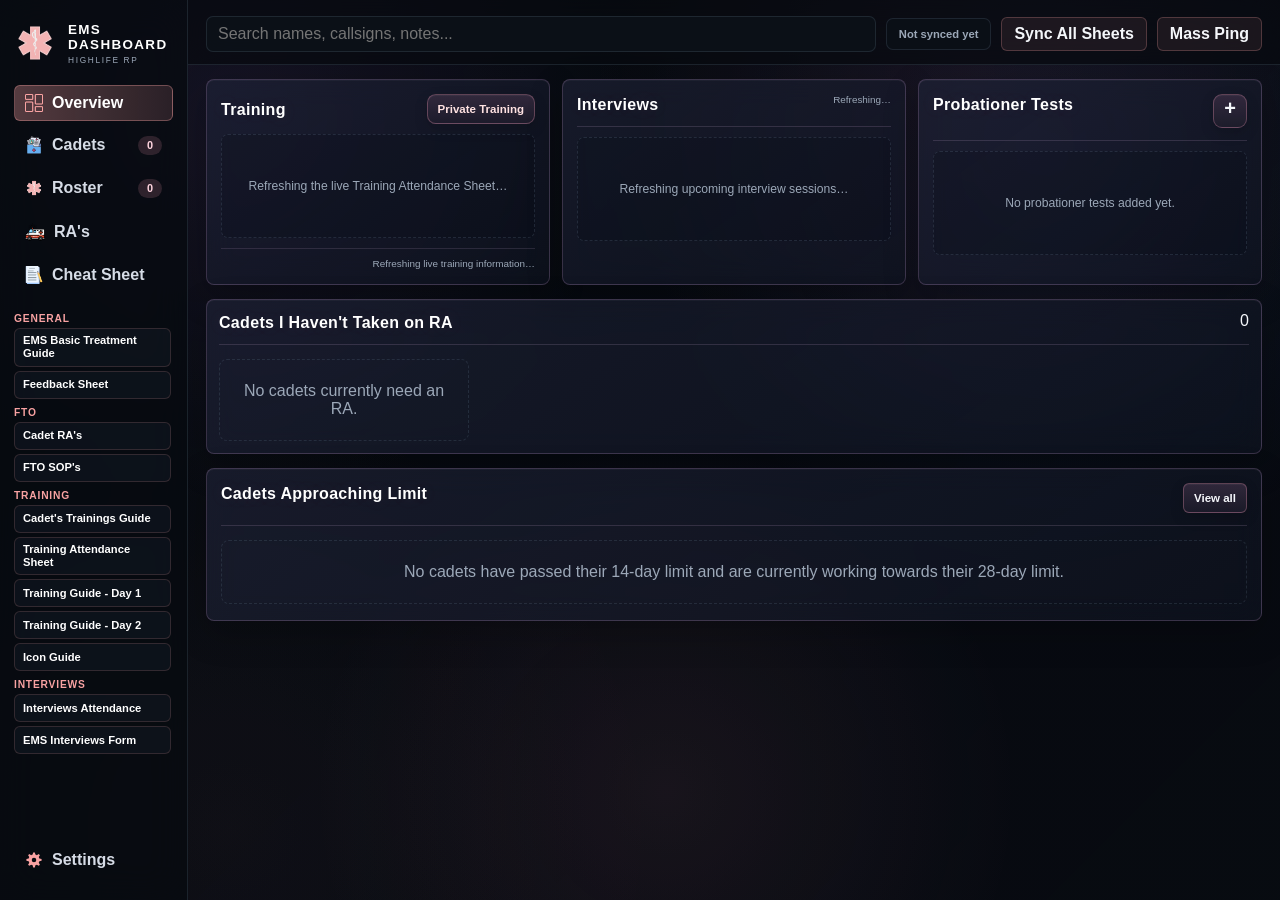
==== ems-dashboard.html @ 17eefc21 "Bump EMS dashboard script for interview filter" ====
<!doctype html>
<html lang="en">
  <head>
    <meta charset="utf-8" />
    <meta name="viewport" content="width=device-width, initial-scale=1" />
    <meta name="theme-color" content="#1f1a20" />
    <meta name="apple-mobile-web-app-title" content="EMS" />
    <title>EMS Cadet Dashboard</title>
    <link rel="icon" type="image/png" href="ems-favicon.png?v=20260722-2" />
    <link rel="apple-touch-icon" href="apple-touch-icon.png?v=20260722-4" />
    <link rel="manifest" href="ems-dashboard.webmanifest?v=20260722-4" />
    <link rel="stylesheet" href="ems-dashboard.css?v=20260817-cadet-layout-1" />
    <link rel="stylesheet" href="ems-cadet-status-overrides.css?v=20260818-spacing-layout-2" />
  </head>
  <body>
    <main class="app">
      <header class="topbar">
        <a class="brand" href="index.html">
          <img src="Roster.png?v=20260802-1" alt="" />
          <span>
            <strong>EMS Dashboard</strong>
            <small>Highlife RP</small>
          </span>
        </a>
        <nav aria-label="Dashboard sections">
          <button class="active" data-tab="overview" type="button" aria-label="Overview">
            <img class="nav-icon" src="nav-overview.png?v=20260728-1" alt="" />
            <span>Overview</span>
          </button>
          <button data-tab="cadets" type="button" aria-label="Cadets">
            <img class="nav-icon" src="Cadets.png?v=20260802-1" alt="" />
            <span>Cadets</span>
            <strong class="sidebar-page-count" data-sidebar-cadet-count>0</strong>
          </button>
          <button data-tab="directory" type="button" aria-label="Roster">
            <img class="nav-icon" src="Roster.png?v=20260802-1" alt="" />
            <span>Roster</span>
            <strong class="sidebar-page-count" data-sidebar-roster-count>0</strong>
          </button>
          <button data-tab="ras" type="button" aria-label="RA's">
            <img class="nav-icon" src="Ras.png?v=20260803-35" alt="" />
            <span>RA's</span>
          </button>
<button data-tab="cheat-sheet" type="button" aria-label="Cheat Sheet">
            <img class="nav-icon" src="cheat sheet.png?v=20260802-1" alt="" />
            <span>Cheat Sheet</span>
          </button>
          <button class="mobile-quick-tab" data-tab="quick-links" type="button" aria-label="Quick Links">
            <img class="nav-icon" src="nav-quick-links.png?v=20260728-1" alt="" />
            <span>Links</span>
          </button>
          <button class="mobile-settings-tab" data-tab="settings" type="button" aria-label="Settings">
            <img class="nav-icon" src="nav-settings.svg?v=20260728-1" alt="" />
            <span>Settings</span>
          </button>
        </nav>
        <section class="sidebar-quick-links" aria-label="Quick links">
<div class="quick-links-groups">
            <section class="quick-link-category" aria-label="General links">
              <h3>General</h3>
              <div class="quick-links-grid">
                <a class="quick-link sheets-link" href="https://docs.google.com/spreadsheets/d/10wmM-u_9DZTCWArD_eGuSkbXvdjTFJpiOlQ5siERWCM/edit?gid=0#gid=0" target="_blank" rel="noopener">
                  <span>EMS Basic Treatment Guide</span>
                </a>
                <a class="quick-link sheets-link" href="https://tinyurl.com/HL-EMS-Feedback" target="_blank" rel="noopener">
                  <span>Feedback Sheet</span>
                </a>
              </div>
            </section>

            <section class="quick-link-category" aria-label="FTO links">
              <h3>FTO</h3>
              <div class="quick-links-grid">
                <a class="quick-link sheets-link" href="https://docs.google.com/spreadsheets/d/1g3XXntoqyA9XMgEcXwq89RyqBUymJCpVbG1vlE4BSPY/edit?gid=642049381#gid=642049381" target="_blank" rel="noopener">
                  <span>Cadet RA's</span>
                </a>
                <a class="quick-link docs-link" href="https://docs.google.com/document/d/1XqbCbo75uqUo2JrawDIAxai8Auwhjqzgd-r3Uc2jamA/edit?tab=t.0" target="_blank" rel="noopener">
                  <span>FTO SOP's</span>
                </a>
              </div>
            </section>

            <section class="quick-link-category" aria-label="Training links">
              <h3>Training</h3>
              <div class="quick-links-grid">
                <a class="quick-link docs-link" href="https://docs.google.com/document/d/1vqTfoWqwhHayM07EmD5B1nwMgi5_qs_qy58ILpILp5U/edit?tab=t.0" target="_blank" rel="noopener">
                  <span>Cadet's Trainings Guide</span>
                </a>
                <a class="quick-link sheets-link" href="https://docs.google.com/spreadsheets/d/1twcPjyyf3tuwq4L12OhmLz6QkF9_u8I5ai5qn9wAisg/edit?gid=0#gid=0" target="_blank" rel="noopener">
                  <span>Training Attendance Sheet</span>
                </a>
                <a class="quick-link docs-link" href="https://docs.google.com/document/d/1cCbYAlOkZ0ZSn1kbN2U_4Ql-bUiunQJwxBfY1hMsF2w/edit?tab=t.0" target="_blank" rel="noopener">
                  <span>Training Guide - Day 1</span>
                </a>
                <a class="quick-link docs-link" href="https://docs.google.com/document/d/1pE2pAXrG3TDVf6JPaqYqKDCvTts2KecbG0X0aOLF9Ro/edit?tab=t.0" target="_blank" rel="noopener">
                  <span>Training Guide - Day 2</span>
                </a>
                <a class="quick-link docs-link" href="https://docs.google.com/document/d/1BI931cPqewp-xqRV7bqmtQXLU4A6Pujn9P3o7zHGkEg/edit?tab=t.0" target="_blank" rel="noopener">
                  <span>Icon Guide</span>
                </a>
              </div>
            </section>

            <section class="quick-link-category" aria-label="Interview links">
              <h3>Interviews</h3>
              <div class="quick-links-grid">
                <a class="quick-link sheets-link" href="https://docs.google.com/spreadsheets/d/1ZxxFzXMv2BS9bDO3fJUpNWEYe-0767W-fslO1bbsv78/edit?gid=401572911#gid=401572911" target="_blank" rel="noopener">
                  <span>Interviews Attendance</span>
                </a>
                <a class="quick-link sheets-link" href="https://docs.google.com/spreadsheets/d/1eNASopPX0MXnh7CuQVy3fL7Y5WQdou2HqFn2vDztLqw/edit?gid=398040619#gid=398040619" target="_blank" rel="noopener">
                  <span>EMS Interviews Form</span>
                </a>
              </div>
            </section>
          </div>
        </section>
        <button class="sidebar-settings-button" data-tab="settings" type="button" aria-label="Settings">
          <img class="nav-icon" src="nav-settings.svg?v=20260728-1" alt="" />
          <span>Settings</span>
        </button>
      </header>

      <section class="toolbar">
        <input data-search type="search" placeholder="Search names, callsigns, notes..." />
        <span class="sync-status-chip" data-overview-sync-status>Not synced yet</span>
        <button data-action="import-google" type="button">Sync All Sheets</button>
      </section>

            <section class="view overview-dashboard overview-reference-layout" data-view="overview">
        <div class="overview-action-row">
          <button class="overview-heading-mass-ping" data-action="create-mass-ping" type="button">Mass Ping</button>
        </div>

        <section class="overview-priority-grid">
          <article class="panel overview-priority-card overview-training-card">
            <div class="overview-panel-title">
              <h2>Training</h2>
            </div>

            <div class="upcoming-training-grid" data-training-list></div>

            <footer class="schedule-refresh-footer">
              <span data-training-status>Refreshing live training information…</span>
            </footer>
          </article>

          <article class="panel overview-priority-card overview-interviews-card">
            <div class="overview-panel-title">
              <h2>Interviews</h2>
              <span class="muted" data-interview-status>Refreshing…</span>
            </div>

            <div class="upcoming-interviews-list" data-interview-list></div>
          </article>

          <article class="panel overview-priority-card overview-probie-card">
            <div class="overview-panel-title">
              <h2>Probationer Tests</h2>
              <div class="schedule-header-actions">
                <span class="muted" data-manual-event-count>0</span>
                <button data-action="add-manual-event" type="button">Add Event</button>
              </div>
            </div>

            <div class="manual-schedule-list" data-manual-schedule-list></div>
          </article>
        </section>

        <article class="panel overview-list-panel needs-ra-panel">
          <div class="overview-panel-title">
            <h2>Cadets I Haven't Taken on RA</h2>
            <span data-count-needs-ra>0</span>
          </div>
          <div class="todo-list overview-reference-list" data-needs-ra-list></div>
        </article>

        <article class="panel overview-limits-panel">
          <div class="overview-panel-title">
            <h2>Cadets Approaching Limit</h2>
            <button data-tab="cadets" type="button">View all</button>
          </div>
          <div class="overview-limit-grid" data-limit-list></div>
        </article>
      </section>

      <section class="view is-hidden cadets-page" data-view="cadets">
<div class="cadets-page-layout">
          <main class="cadets-page-main">
            <header class="cadets-page-heading">
              <div>
                <h2>Active Cadets</h2>
                <p class="muted" data-cadet-page-summary>Cadets who have completed Day 1 and Day 2 training.</p>
                <p class="cadet-personal-sync-status is-hidden" data-cadet-personal-sync></p>
              </div>
            </header>

            <div class="cadet-grid cadet-profile-grid" data-cadet-grid></div>
          

            <section class="cadet-training-status-block">
          <div class="cadet-training-status-heading">
            <div>
              <h2>Training Required</h2>
              <p class="muted">Cadets who still need an initial training day.</p>
            </div>
          </div>
          <div class="cadet-training-groups" aria-label="Cadet training status">
          <article class="panel cadet-training-group training-complete-group">
            <div class="cadet-training-group-head">
              <h2>Training Complete</h2>
              <strong data-training-complete-count>0</strong>
            </div>
            <div class="cadet-training-group-list" data-training-complete-list></div>
          </article>

          <article class="panel cadet-training-group needs-day1-group">
            <div class="cadet-training-group-head">
              <h2>Needs Day 1</h2>
              <strong data-needs-day1-count>0</strong>
            </div>
            <div class="cadet-training-group-list" data-needs-day1-list></div>
          </article>

          <article class="panel cadet-training-group needs-day2-group">
            <div class="cadet-training-group-head">
              <h2>Needs Day 2</h2>
              <strong data-needs-day2-count>0</strong>
            </div>
            <div class="cadet-training-group-list" data-needs-day2-list></div>
          </article>
        </section>
</main>

          <aside class="cadets-page-side">
            <article class="panel cadet-overview-panel">
              <div class="panel-head">
                <h2>Cadet Overview</h2>
              </div>
              <div class="cadet-overview-stats" data-cadet-overview-stats></div>
              <div class="cadet-performance-legend" aria-label="Cadet performance key">
                <span><i class="cadet-performance-dot performance-good"></i>Doing well</span>
                <span><i class="cadet-performance-dot performance-watch"></i>Some struggles</span>
                <span><i class="cadet-performance-dot performance-focus"></i>Needs focused help</span>
              </div>
            </article>

            <article class="panel cadet-limits-panel">
              <div class="panel-head">
                <h2>Cadet Limits</h2>
              </div>
              <div class="cadet-limit-list overview-limit-grid" data-cadet-limit-list></div>
            </article>

          </aside>
        </div>

        <article class="panel ra-offers-panel">
          <div class="panel-head ra-offers-head">
            <div>
              <h2>RA Offers</h2>
              <p class="muted">Individual offers and Discord ping offers.</p>
            </div>
            <div class="ra-offers-controls">
              <div data-ra-offer-summary class="ra-offer-summary"></div>
              <select data-ra-offer-month aria-label="Filter RA offers by month"></select>
              <button data-action="ping-offer" type="button">Ping offer</button>
            </div>
          </div>
          <div data-ra-offer-log class="ra-offer-log"></div>
        </article>
      

        
</section>


        </section>

      <section class="view is-hidden roster-page" data-view="directory">
        <div class="roster-page-layout">
          <main class="roster-page-main">
            <header class="roster-page-heading">
              <div>
                <h2>EMS Roster</h2>
                <p class="muted"><span data-directory-count>0</span> members across all ranks.</p>
              </div>

              <label class="roster-qualification-filter">
                <span>Qualification</span>
                <select data-roster-qualification-filter>
                  <option value="all">All qualifications</option>
                  <option value="FTO">FTO</option>
                  <option value="HART">HART</option>
                  <option value="MET">MET</option>
                  <option value="Doctor">Doctor</option>
                </select>
              </label>
            </header>

            <div class="roster-directory" data-directory></div>
          </main>

          <aside class="roster-page-side">
            <article class="panel qualifications-panel">
              <div class="panel-head">
                <h2>Qualifications</h2>
              </div>
              <div class="qualifications-list" data-qualifications-list></div>
            </article>

            <article class="panel roster-side-panel">
              <div class="panel-head">
                <h2>Recent Changes</h2>
              </div>
              <div class="roster-side-list" data-recent-roster-changes></div>
            </article>

            <article class="panel roster-side-panel">
              <div class="panel-head">
                <h2>Upcoming Birthdays</h2>
              </div>
              <div class="roster-side-list" data-upcoming-birthdays></div>
            </article>

            <article class="panel roster-side-panel roster-update-card">
              <div class="panel-head">
                <h2>Roster Update</h2>
              </div>
              <div data-roster-update-panel></div>
            </article>
          </aside>
        </div>
      </section>

      

                  <section class="view is-hidden ras-page simplified-ras-page ra-page-top-aligned" data-view="ras">
        <header class="ras-page-header">
          <div>
            <h2>RA's</h2>
            <p class="muted">Mass ping history and cadets who accepted an RA.</p>
          </div>
          <button data-action="create-mass-ping" type="button">Mass Ping</button>
        </header>

        <div class="ras-two-column-layout">
          <section class="panel ras-mass-pings-panel">
            <div class="panel-head">
              <div>
                <h2>All Mass Pings</h2>
                <p class="muted">Select a cadet if someone accepts the ping.</p>
              </div>
              <strong data-ra-total-pings>0</strong>
            </div>

            <div class="ras-simple-table">
              <div class="ras-simple-table-head">
                <span>Date & Time</span>
                <span>Cadet</span>
              </div>
              <div data-ra-ping-history></div>
            </div>
          </section>

          <section class="panel ras-accepted-panel">
            <div class="panel-head">
              <div>
                <h2>Cadets Taken on RA</h2>
                <p class="muted">Automatically populated from mass ping selections and personal cadet sheets.</p>
              </div>
              <strong data-ra-total-completed>0</strong>
            </div>

            <div class="ras-simple-table">
              <div class="ras-simple-table-head accepted">
                <span>Cadet</span>
                <span>RA Date & Time</span>
              </div>
              <div data-ra-accepted-list></div>
            </div>
          </section>
        </div>
      </section>

<section class="view is-hidden cheat-sheet-page" data-view="cheat-sheet">
        <div class="cheat-sheet-top-grid">
          <article class="cheat-sheet-panel medications-panel">
            <div class="cheat-sheet-panel-head">
              <h2>Medications</h2>
            </div>
            <div class="cheat-sheet-table-wrap">
              <table class="cheat-sheet-table medications-table">
                <thead>
                  <tr>
                    <th>Medication</th>
                    <th>Dosage</th>
                    <th>Drugs*</th>
                    <th>Alcohol*</th>
                    <th>Level</th>
                  </tr>
                </thead>
                <tbody>
                  <tr><td>Oxygen</td><td>0.5-15 L/min</td><td class="med-no">No</td><td class="med-no">No</td><td>N/A</td></tr>
                  <tr><td>Epinephrine</td><td>0.5-1 mg</td><td class="med-no">No</td><td class="med-no">No</td><td>N/A</td></tr>
                  <tr><td>Tylenol</td><td>500 mg</td><td class="med-no">No</td><td class="med-yes">Yes</td><td>1 - 4</td></tr>
                  <tr><td>Tramadol</td><td>50-100 mg</td><td class="med-yes">Yes</td><td class="med-yes">Yes</td><td>5 - 7</td></tr>
                  <tr><td>Morphine</td><td>2 mg</td><td class="med-yes">Yes</td><td class="med-yes">Yes</td><td>8+</td></tr>
                  <tr><td>TXA</td><td>500-1000 ml</td><td class="med-no">No</td><td class="med-no">No</td><td>N/A</td></tr>
                </tbody>
              </table>
            </div>
          </article>

          <article class="cheat-sheet-panel days-panel">
            <div class="cheat-sheet-panel-head">
              <h2>Days</h2>
            </div>
            <div class="cheat-days-list">
              <div><strong>Blunt Force Trauma / High Fall</strong><span>100 days</span></div>
              <div><strong>Drowning / MVA</strong><span>100 days</span></div>
              <div><strong>Miscellaneous Injury</strong><span>100 days</span></div>
              <div><strong>Explosion / Burns</strong><span>150 days</span></div>
              <div><strong>GSW / Stabbing / Lacerations / Animal</strong><span>150 days</span></div>
              <div><strong>Unresponsive</strong><span>500 days</span></div>
            </div>
          </article>
        </div>

        <article class="cheat-sheet-panel morgue-format-panel">
          <div class="cheat-sheet-panel-head">
            <h2>Morgue Format - Regular</h2>
          </div>
          <div class="morgue-format-grid">
            <strong>Days</strong><span>300</span>
            <strong>Format</strong><span>Reason to Death | TOD: XX:XX</span>
            <strong>Example</strong><span>DOA for Fatal GSW | TOD: 3:25 PM</span>
          </div>
        </article>

        <article class="cheat-sheet-panel morgue-format-panel">
          <div class="cheat-sheet-panel-head">
            <h2>Morgue Format - Criminal</h2>
          </div>
          <div class="morgue-format-grid">
            <strong>Days</strong><span>1000</span>
            <strong>Format</strong><span>Reason to Death | TOD: XX:XX | Charges</span>
            <strong>Example</strong><span>DOS for Fatal GSW to the head | TOD: 5:42 AM | Bank Robbery | Attempted Mass Murder | Felony Evading Arrest | Reckless Driving</span>
          </div>
        
          <div class="criminal-morgue-builder-actions">
            <button type="button" data-action="toggle-criminal-morgue-builder">
              Build Criminal Morgue Entry
            </button>
          </div>

          <section class="criminal-morgue-builder is-hidden" data-criminal-morgue-builder>
            <div class="criminal-morgue-builder-grid">
              <label>
                Status
                <select data-criminal-status>
                  <option value="DOA">DOA</option>
                  <option value="DOS">DOS</option>
                </select>
              </label>

              <label>
                Cause of death
                <input data-criminal-cause type="text" value="Fatal GSW" />
              </label>

              <label>
                Time of death
                <input data-criminal-time type="text" inputmode="numeric" placeholder="17:42" maxlength="5" />
              </label>
            </div>

            <div class="criminal-charge-section">
              <div class="criminal-charge-heading">
                <h3>Charges</h3>
                <span>Select all that apply.</span>
              </div>

              <div class="criminal-charge-list" data-criminal-charge-list></div>

              <div class="criminal-custom-charge-row">
                <input
                  data-criminal-custom-charge
                  type="text"
                  placeholder="Add another charge..."
                />
                <button type="button" data-action="add-criminal-charge">Add & Save</button>
              </div>
            </div>

            <div class="criminal-morgue-output-block">
              <label>
                Formatted entry
                <textarea data-criminal-output readonly></textarea>
              </label>
              <button type="button" data-action="copy-criminal-morgue-entry">Copy</button>
            </div>
          </section>
</article>

        <div class="vehicle-ratio-grid">
          <article class="cheat-sheet-panel vehicle-panel seu-panel">
            <div class="vehicle-panel-head">
              <span class="vehicle-code">SEU</span>
              <h2>1 SEU : 1 Ambulance</h2>
            </div>
            <div class="vehicle-list">
              <div><span>CaraCara</span><strong>EMT I+</strong></div>
              <div><span>Landstalker</span><strong>EMT II+</strong></div>
              <div><span>Scout</span><strong>Supervisor+</strong></div>
            </div>
            <p class="vehicle-note">SEU requires a 1:1 ambulance ratio.</p>
          </article>

          <article class="cheat-sheet-panel vehicle-panel fr-panel">
            <div class="vehicle-panel-head">
              <span class="vehicle-code">FR</span>
              <h2>1 FR : 2 Ambulances</h2>
            </div>
            <div class="vehicle-list">
              <div><span>Buffalo</span><strong>EMT II+</strong></div>
              <div><span>Felon</span><strong>EMT IV+</strong></div>
            </div>
            <p class="vehicle-note">FR is not classed as an ambulance and does not count toward the SEU ratio.</p>
          </article>
        </div>
      </section>

      <section class="view is-hidden" data-view="quick-links">
        <article class="panel quick-links-mobile-panel">
          <div class="panel-head">
            <h2>Quick Links</h2>
            <span>11</span>
          </div>
          <div class="quick-links-groups">
            <section class="quick-link-category" aria-label="General links">
              <h3>General</h3>
              <div class="quick-links-grid">
                <a class="quick-link sheets-link" href="https://docs.google.com/spreadsheets/d/10wmM-u_9DZTCWArD_eGuSkbXvdjTFJpiOlQ5siERWCM/edit?gid=0#gid=0" target="_blank" rel="noopener">
                  <span>EMS Basic Treatment Guide</span>
                </a>
                <a class="quick-link sheets-link" href="https://tinyurl.com/HL-EMS-Feedback" target="_blank" rel="noopener">
                  <span>Feedback Sheet</span>
                </a>
              </div>
            </section>

            <section class="quick-link-category" aria-label="FTO links">
              <h3>FTO</h3>
              <div class="quick-links-grid">
                <a class="quick-link sheets-link" href="https://docs.google.com/spreadsheets/d/1g3XXntoqyA9XMgEcXwq89RyqBUymJCpVbG1vlE4BSPY/edit?gid=642049381#gid=642049381" target="_blank" rel="noopener">
                  <span>Cadet RA's</span>
                </a>
                <a class="quick-link docs-link" href="https://docs.google.com/document/d/1XqbCbo75uqUo2JrawDIAxai8Auwhjqzgd-r3Uc2jamA/edit?tab=t.0" target="_blank" rel="noopener">
                  <span>FTO SOP's</span>
                </a>
              </div>
            </section>

            <section class="quick-link-category" aria-label="Training links">
              <h3>Training</h3>
              <div class="quick-links-grid">
                <a class="quick-link docs-link" href="https://docs.google.com/document/d/1vqTfoWqwhHayM07EmD5B1nwMgi5_qs_qy58ILpILp5U/edit?tab=t.0" target="_blank" rel="noopener">
                  <span>Cadet's Trainings Guide</span>
                </a>
                <a class="quick-link sheets-link" href="https://docs.google.com/spreadsheets/d/1twcPjyyf3tuwq4L12OhmLz6QkF9_u8I5ai5qn9wAisg/edit?gid=0#gid=0" target="_blank" rel="noopener">
                  <span>Training Attendance Sheet</span>
                </a>
                <a class="quick-link docs-link" href="https://docs.google.com/document/d/1cCbYAlOkZ0ZSn1kbN2U_4Ql-bUiunQJwxBfY1hMsF2w/edit?tab=t.0" target="_blank" rel="noopener">
                  <span>Training Guide - Day 1</span>
                </a>
                <a class="quick-link docs-link" href="https://docs.google.com/document/d/1pE2pAXrG3TDVf6JPaqYqKDCvTts2KecbG0X0aOLF9Ro/edit?tab=t.0" target="_blank" rel="noopener">
                  <span>Training Guide - Day 2</span>
                </a>
                <a class="quick-link docs-link" href="https://docs.google.com/document/d/1BI931cPqewp-xqRV7bqmtQXLU4A6Pujn9P3o7zHGkEg/edit?tab=t.0" target="_blank" rel="noopener">
                  <span>Icon Guide</span>
                </a>
              </div>
            </section>

            <section class="quick-link-category" aria-label="Interview links">
              <h3>Interviews</h3>
              <div class="quick-links-grid">
                <a class="quick-link sheets-link" href="https://docs.google.com/spreadsheets/d/1ZxxFzXMv2BS9bDO3fJUpNWEYe-0767W-fslO1bbsv78/edit?gid=401572911#gid=401572911" target="_blank" rel="noopener">
                  <span>Interviews Attendance</span>
                </a>
                <a class="quick-link sheets-link" href="https://docs.google.com/spreadsheets/d/1eNASopPX0MXnh7CuQVy3fL7Y5WQdou2HqFn2vDztLqw/edit?gid=398040619#gid=398040619" target="_blank" rel="noopener">
                  <span>EMS Interviews Form</span>
                </a>
              </div>
            </section>
          </div>
        </article>
      </section>

      <section class="view is-hidden" data-view="notes">
        <article class="panel">
          <div class="panel-head">
            <h2>Notes To Add Back To Sheets</h2>
            <span data-notes-count>0</span>
          </div>
          <div class="notes-list" data-notes-list></div>
        </article>
      </section>

            <section class="view is-hidden settings-page redesigned-settings-page" data-view="settings">
        <header class="settings-page-header">
          <div>
            <span class="settings-eyebrow">Settings</span>
            <h2>Settings</h2>
            <p class="muted">Manage your personal preferences, sheets and sync activity.</p>
          </div>
          <span class="settings-role-pill">EMS</span>
        </header>

        <section class="settings-main-panel">
          <div class="settings-top-grid">
            <article class="settings-card settings-personal-card">
              <div class="settings-card-head">
                <h3>Personal Information</h3>
              </div>

              <label>
                <span>My callsign</span>
                <input data-my-callsign type="text" />
              </label>

              <label>
                <span>My employee number</span>
                <input data-my-employee-number type="text" />
              </label>

              <label>
                <span>Google Gmail</span>
                <input data-google-email type="email" />
              </label>
            </article>

            <article class="settings-card settings-sheets-card">
              <div class="settings-card-head">
                <h3>Your Sheets</h3>
              </div>

              <div class="settings-sheet-list">
                <label class="settings-sheet-row">
                  <span class="settings-sheet-name">Training Attendance Sheet</span>
                  <input data-training-url type="url" />
                  <a data-open-training-sheet target="_blank" rel="noopener" aria-label="Open training sheet">↗</a>
                </label>

                <label class="settings-sheet-row">
                  <span class="settings-sheet-name">Interviews Attendance Sheet</span>
                  <input data-interview-url type="url" />
                  <a data-open-interview-sheet target="_blank" rel="noopener" aria-label="Open interviews sheet">↗</a>
                </label>

                <label class="settings-sheet-row">
                  <span class="settings-sheet-name">Cadet Sheet</span>
                  <input data-google-url type="url" />
                  <a data-open-cadet-sheet target="_blank" rel="noopener" aria-label="Open cadet sheet">↗</a>
                </label>

                <label class="settings-sheet-row">
                  <span class="settings-sheet-name">EMS Roster Sheet</span>
                  <input data-roster-url type="url" />
                  <a data-open-roster-sheet target="_blank" rel="noopener" aria-label="Open roster sheet">↗</a>
                </label>

                <label class="settings-sheet-row">
                  <span class="settings-sheet-name">Personal Storage Sheet</span>
                  <input data-storage-url type="url" />
                  <a data-open-storage-sheet target="_blank" rel="noopener" aria-label="Open storage sheet">↗</a>
                </label>
              </div>
            </article>
          </div>

          <div class="settings-actions-grid">
            <button data-action="google-sign-in" type="button">Google Sign In</button>
            <button data-action="load-personal-data" type="button">Load Personal Data</button>
            <button data-action="save-personal-data" type="button">Save Personal Data</button>
            <button data-action="save-settings" type="button">Save Settings</button>
          </div>
        </section>

        <section class="settings-status-panel">
          <div class="settings-card-head">
            <h3>Sheet Sync Status</h3>
          </div>
          <div class="settings-sync-table" data-settings-sync-table></div>
        </section>

        <section class="settings-status-panel">
          <div class="settings-card-head">
            <h3>Recent Sync Attempts</h3>
          </div>
          <div class="settings-sync-history" data-settings-sync-history></div>
        </section>

        <section class="settings-info-panel">
          <div>
            <strong data-settings-summary>Current settings summary unavailable.</strong>
          </div>
          <div>
            <span>Last import</span>
            <strong data-last-updated>Never</strong>
          </div>
        </section>
      </section>

<dialog data-dialog>
      <form method="dialog" data-dialog-form>
<h2 data-dialog-title></h2>
        <div data-dialog-body></div>
        <menu>
          <button value="cancel" type="submit">Cancel</button>
          <button class="primary" data-dialog-save value="save" type="submit">Save</button>
        </menu>
      </form>
    </dialog>

    <script src="https://accounts.google.com/gsi/client" async defer></script>
    <script src="ems-dashboard.js?v=20260827-interviews-1"></script>
  </body>
</html>
---- ems-dashboard.css ----
:root {
  color-scheme: dark;
  --bg: #070b10;
  --panel: rgba(18, 24, 32, 0.86);
  --panel-2: rgba(12, 17, 24, 0.92);
  --panel-3: rgba(28, 35, 45, 0.82);
  --line: rgba(119, 142, 166, 0.18);
  --line-soft: rgba(248, 162, 162, 0.12);
  --text: #f5f7fb;
  --muted: #9ca8b8;
  --accent: #f8a2a2;
  --accent-2: #ffcaca;
  --red: #f8a2a2;
  --green: #82e6b3;
  --warn: #ffd166;
  --blue: #87aee6;
  --shadow: 0 18px 60px rgba(0, 0, 0, 0.35);
  font-family: Inter, "Segoe UI", Arial, sans-serif;
}

* { box-sizing: border-box; }

body {
  margin: 0;
  min-height: 100vh;
  background: var(--bg);
  color: var(--text);
}

button,
input,
select,
textarea {
  font: inherit;
}

button {
  min-height: 34px;
  border: 1px solid rgba(248, 162, 162, 0.24);
  border-radius: 6px;
  background: rgba(248, 162, 162, 0.08);
  color: var(--text);
  cursor: pointer;
  font-weight: 800;
  padding: 7px 12px;
}

button:hover,
button.active {
  border-color: var(--accent);
  color: #fff;
}

.app {
  display: grid;
  grid-template-columns: 188px minmax(0, 1fr);
  grid-template-rows: auto auto minmax(0, 1fr);
  min-height: 100vh;
}

.topbar {
  position: sticky;
  top: 0;
  z-index: 10;
  grid-column: 1;
  grid-row: 1 / -1;
  display: flex;
  align-items: stretch;
  flex-direction: column;
  gap: 20px;
  height: 100vh;
  border-right: 1px solid var(--line);
  background: rgba(7, 11, 16, 0.76);
  backdrop-filter: blur(18px);
  padding: 22px 14px;
}

.brand {
  display: flex;
  align-items: center;
  gap: 12px;
  color: var(--text);
  text-decoration: none;
}

.brand img {
  width: 42px;
  height: 42px;
  object-fit: contain;
}

.brand > span {
  display: grid;
  gap: 2px;
}

.brand strong {
  color: #fff;
  font-size: 0.84rem;
  letter-spacing: 0.1em;
  text-transform: uppercase;
  line-height: 1.15;
}

.brand small {
  color: var(--muted);
  font-size: 0.52rem;
  letter-spacing: 0.2em;
  text-transform: uppercase;
}

nav {
  display: flex;
  flex-direction: column;
  gap: 6px;
}

nav button,
.sidebar-settings-button {
  display: flex;
  align-items: center;
  gap: 9px;
  min-height: 36px;
  border: 1px solid transparent;
  border-radius: 6px;
  background: transparent;
  color: #d6dce6;
  padding: 8px 10px;
  text-align: left;
}

.nav-icon {
  flex: 0 0 auto;
  width: 18px;
  height: 18px;
  object-fit: contain;
}

nav button.active,
.sidebar-settings-button.active {
  border-color: rgba(248, 162, 162, 0.34);
  background: linear-gradient(90deg, rgba(248, 162, 162, 0.32), rgba(248, 162, 162, 0.14));
  color: #fff;
}

.mobile-quick-tab,
.mobile-settings-tab {
  display: none;
}

.sidebar-settings-button {
  margin-top: auto;
}

.toolbar {
  grid-column: 2;
  grid-row: 1;
  position: sticky;
  top: 0;
  z-index: 9;
  display: flex;
  align-items: center;
  gap: 8px;
  border-bottom: 1px solid var(--line);
  background: rgba(7, 11, 16, 0.72);
  backdrop-filter: blur(18px);
  padding: 16px 18px 12px;
}

.toolbar input,
.toolbar select,
.settings-grid input {
  min-height: 36px;
  border: 1px solid var(--line);
  border-radius: 7px;
  background: rgba(13, 18, 25, 0.9);
  color: var(--text);
  padding: 8px 11px;
}

.toolbar input {
  flex: 1 1 320px;
}

.toolbar select {
  flex: 0 0 190px;
}

label {
  display: grid;
  gap: 5px;
  color: var(--muted);
  font-size: 0.74rem;
  font-weight: 800;
}

.stats {
  grid-column: 2;
  grid-row: 2;
  display: grid;
  grid-template-columns: repeat(4, minmax(150px, 1fr));
  gap: 10px;
  padding: 14px 18px 0;
}

.stat,
.panel,
.card,
.directory-row,
.note-row {
  border: 1px solid var(--line);
  border-radius: 8px;
  background: var(--panel);
  box-shadow: inset 0 1px 0 rgba(255, 255, 255, 0.03);
}

.stat {
  display: grid;
  grid-template-columns: 44px minmax(0, 1fr);
  grid-template-rows: auto auto;
  align-content: center;
  align-items: center;
  column-gap: 14px;
  min-height: 82px;
  overflow: hidden;
  padding: 14px 16px;
}

.stat-icon {
  grid-column: 1;
  grid-row: 1 / span 2;
  display: grid;
  place-items: center;
  width: 42px;
  height: 42px;
  border: 1px solid rgba(248, 162, 162, 0.18);
  border-radius: 999px;
  background: radial-gradient(circle, rgba(248, 162, 162, 0.22), rgba(248, 162, 162, 0.05));
}

.stat-icon svg {
  width: 24px;
  height: 24px;
  fill: none;
  stroke: none;
  stroke-linecap: round;
  stroke-linejoin: round;
  stroke-width: 1.8;
}

.stat-icon-img {
  width: 26px;
  height: 26px;
  object-fit: contain;
}

.stat-icon .icon-fill {
  fill: var(--accent);
}

.stat-icon .icon-detail {
  fill: none;
  stroke: var(--accent-2);
  stroke-linecap: round;
  stroke-linejoin: round;
  stroke-width: 1.8;
}

.stat-icon .icon-cut {
  fill: none;
  stroke: #fff7f7;
  stroke-linecap: round;
  stroke-linejoin: round;
  stroke-width: 1.8;
}

.stat-label {
  display: block;
  margin: 0;
  color: #ffd0d0;
  font-size: 0.78rem;
  font-weight: 800;
  line-height: 1.1;
}

.stat strong {
  display: block;
  margin: 4px 0 0;
  color: #fff;
  font-size: 1.8rem;
  line-height: 1;
  text-shadow: 1px 1px 0 rgba(248, 162, 162, 0.45);
}

.view {
  grid-column: 2;
  grid-row: 3;
  padding: 14px 18px 36px;
}

.dashboard-layout {
  display: grid;
  grid-template-columns: minmax(0, 1fr) 300px;
  gap: 14px;
}

.dashboard-main,
.dashboard-side {
  display: grid;
  align-content: start;
  gap: 14px;
}

.quick-links-panel {
  padding: 12px;
}

.sidebar-quick-links {
  display: grid;
  gap: 9px;
  min-height: 0;
  overflow-y: auto;
  padding-right: 2px;
}

.sidebar-quick-links h2 {
  margin: 0;
  color: #fff;
  font-size: 0.82rem;
}

.quick-links-head-copy {
  display: grid;
  gap: 3px;
}

.quick-links-head-copy p {
  margin: 0;
}

.quick-links-groups {
  display: grid;
  gap: 8px;
}

.quick-link-category {
  display: grid;
  gap: 4px;
}

.quick-link-category h3 {
  margin: 0;
  color: var(--accent);
  font-size: 0.64rem;
  font-weight: 900;
  letter-spacing: 0.08em;
  text-transform: uppercase;
}

.quick-links-grid {
  display: grid;
  grid-template-columns: 1fr;
  gap: 4px;
}

.quick-link {
  display: flex;
  align-items: center;
  min-height: 28px;
  border: 1px solid rgba(248, 162, 162, 0.16);
  border-radius: 6px;
  background: rgba(18, 24, 32, 0.66);
  padding: 5px 8px;
  text-align: left;
  text-decoration: none;
  transition: border-color 0.16s ease, background 0.16s ease, transform 0.16s ease, box-shadow 0.16s ease;
}

.quick-link span {
  color: #fff;
  font-size: 0.7rem;
  font-weight: 900;
  line-height: 1.2;
}

.quick-link:hover,
.quick-link:focus-visible {
  border-color: rgba(248, 162, 162, 0.58);
  background: rgba(23, 31, 42, 0.98);
  box-shadow: inset 0 1px 0 rgba(255, 255, 255, 0.045), 0 8px 18px rgba(0, 0, 0, 0.18);
  outline: none;
  transform: translateY(-1px);
}

.quick-link.is-placeholder {
  cursor: default;
  opacity: 0.72;
}

.quick-link:disabled {
  color: var(--text);
}

.panel {
  border-color: rgba(121, 144, 168, 0.2);
  background: var(--panel-2);
  box-shadow: var(--shadow);
  padding: 14px;
}

.panel-head {
  display: flex;
  align-items: center;
  justify-content: space-between;
  gap: 12px;
  margin-bottom: 12px;
}

.panel-head h2 {
  margin: 0;
  color: #fff;
  font-size: 0.92rem;
  letter-spacing: 0.02em;
}

.panel-head span {
  min-width: 34px;
  border-radius: 999px;
  background: #3a2830;
  color: #ffd0d0;
  font-weight: 900;
  text-align: center;
  padding: 3px 8px;
}

.stack,
.notes-list,
.directory {
  display: grid;
  gap: 14px;
}

.cadet-grid {
  display: grid;
  grid-template-columns: repeat(auto-fill, minmax(230px, 1fr));
  gap: 10px;
}

.card {
  display: grid;
  align-content: start;
  gap: 7px;
  padding: 10px 12px 11px;
  border-color: rgba(248, 162, 162, 0.15);
  background: var(--panel-2);
}

.card[data-view-sheet-notes] {
  cursor: pointer;
  transition: border-color 0.16s ease, transform 0.16s ease;
}

.card[data-view-sheet-notes]:hover,
.card[data-view-sheet-notes]:focus-visible {
  border-color: rgba(248, 162, 162, 0.52);
  outline: none;
  transform: translateY(-1px);
}

.card.training-good {
  border-color: rgba(130, 230, 179, 0.3);
  background: var(--panel-2);
  box-shadow: inset 3px 0 0 rgba(130, 230, 179, 0.58);
}

.card.training-warn {
  border-color: rgba(255, 209, 102, 0.3);
  background: var(--panel-2);
  box-shadow: inset 3px 0 0 rgba(255, 209, 102, 0.58);
}

.card.training-bad {
  border-color: rgba(248, 162, 162, 0.32);
  background: var(--panel-2);
  box-shadow: inset 3px 0 0 rgba(248, 162, 162, 0.62);
}

.card-head {
  display: flex;
  align-items: start;
  justify-content: space-between;
  gap: 8px;
}

.card-top-line {
  display: flex;
  align-items: center;
  justify-content: space-between;
  gap: 8px;
}

.ra-offer-button {
  justify-self: start;
  min-height: 25px;
  border-color: rgba(248, 162, 162, 0.44);
  background: rgba(248, 162, 162, 0.12);
  color: #ffd0d0;
  padding: 4px 9px;
  font-size: 0.76rem;
  font-weight: 900;
}

.unique-ra-badge {
  min-height: 25px;
  padding-inline: 8px;
}

.card h3,
.card p {
  margin: 0;
}

.card h3 {
  color: #fff;
  font-size: 0.9rem;
  line-height: 1.15;
}

.card p {
  font-size: 0.86rem;
  line-height: 1.3;
}

.discord-line {
  margin-top: 3px;
}

.muted {
  color: var(--muted);
  font-size: 0.82rem;
}

.pill-row,
.status-pills,
.card-actions {
  display: flex;
  flex-wrap: wrap;
  gap: 5px;
}

.status-pills {
  justify-content: flex-end;
}

.pill {
  display: inline-flex;
  align-items: center;
  justify-content: center;
  min-height: 18px;
  border-radius: 999px;
  background: rgba(255, 255, 255, 0.08);
  color: #ffd0d0;
  font-size: 0.62rem;
  font-weight: 800;
  line-height: 1;
  padding: 3px 6px;
  white-space: nowrap;
}

.pill.good { background: rgba(130, 230, 179, 0.16); color: var(--green); }
.pill.warn { background: rgba(255, 209, 102, 0.16); color: var(--warn); }
.pill.zone { background: rgba(255, 255, 255, 0.08); color: #ffd0d0; }
.pill.bad,
.pill.ems,
.pill.doctor { background: rgba(248, 162, 162, 0.18); color: var(--accent); }
.pill.fto { background: rgba(130, 230, 179, 0.16); color: var(--green); }
.pill.hart { background: rgba(255, 105, 125, 0.18); color: #ff7f8f; }
.pill.met { background: rgba(105, 160, 255, 0.18); color: #8fb6ff; }

.card-actions button {
  min-height: 24px;
  border-color: rgba(248, 162, 162, 0.26);
  background: rgba(248, 162, 162, 0.06);
  color: #ffd0d0;
  padding: 3px 7px;
  font-size: 0.78rem;
  font-weight: 800;
}

.directory-group {
  display: grid;
  gap: 6px;
}

.directory-rank {
  display: flex;
  align-items: center;
  gap: 10px;
  margin: 14px 0 4px;
  color: var(--accent);
  font-size: 0.78rem;
  font-weight: 900;
  letter-spacing: 0.08em;
  text-transform: uppercase;
}

.directory-rank::after {
  content: "";
  height: 1px;
  flex: 1;
  background: var(--line);
}

.directory-rank strong {
  order: 1;
  min-width: 24px;
  border-radius: 999px;
  background: #3a2830;
  color: #ffd0d0;
  font-size: 0.72rem;
  letter-spacing: 0;
  padding: 2px 8px;
  text-align: center;
}

.directory-row,
.note-row {
  display: grid;
  grid-template-columns: minmax(180px, 280px) 76px 70px minmax(135px, 170px) 190px;
  gap: 16px;
  align-items: center;
  border-radius: 6px;
  background: rgba(13, 18, 25, 0.58);
  padding: 9px 11px;
}

.directory-row > span:nth-child(2),
.directory-row > span:nth-child(3) {
  font-variant-numeric: tabular-nums;
  text-align: center;
}

.directory-row > .muted {
  white-space: nowrap;
}

.note-row {
  grid-template-columns: minmax(160px, 240px) minmax(0, 1fr) auto;
}

.tag-row {
  display: grid;
  grid-template-columns: repeat(4, 42px);
  gap: 5px;
  justify-content: start;
}

.role-placeholder {
  visibility: hidden;
}

.settings-panel {
  max-width: 920px;
}

.settings-grid {
  display: grid;
  grid-template-columns: repeat(2, minmax(0, 1fr));
  gap: 12px;
  align-items: end;
}

.settings-grid p {
  grid-column: 1 / -1;
  margin: 0;
}

.cheat-grid {
  display: grid;
  grid-template-columns: repeat(2, minmax(0, 1fr));
  gap: 14px;
}

.cheat-top-grid {
  display: grid;
  grid-template-columns: minmax(0, 1.08fr) minmax(340px, 0.92fr);
  align-items: stretch;
  grid-auto-rows: 1fr;
  gap: 14px;
  margin-bottom: 14px;
}

.morgue-stack {
  display: grid;
  grid-template-columns: 1fr;
  gap: 14px;
  margin-bottom: 14px;
}

.cheat-panel {
  border: 1px solid rgba(248, 162, 162, 0.22);
  border-radius: 8px;
  background: linear-gradient(180deg, rgba(15, 22, 30, 0.92), rgba(9, 14, 20, 0.96));
  padding: 18px;
}

.morgue-card {
  grid-column: 1 / -1;
  min-height: 0;
  padding: 12px 18px 8px;
}

.morgue-card .cheat-title {
  margin-bottom: 6px;
  padding-bottom: 8px;
}

.morgue-card .cheat-lines div {
  padding: 8px 0;
}

.vehicle-card {
  display: grid;
  grid-template-rows: auto minmax(136px, auto) auto;
  min-height: 230px;
}

.seu-card {
  border-color: rgba(130, 230, 179, 0.3);
}

.fr-card {
  border-color: rgba(143, 182, 255, 0.34);
}

.seu-card .cheat-title h2 {
  color: var(--green);
}

.fr-card .cheat-title h2 {
  color: #8fb6ff;
}

.cheat-panel.meds-card {
  grid-column: auto;
}

.cheat-panel.icu-card {
  grid-column: auto;
}

.cheat-top-grid .cheat-panel {
  height: 100%;
  padding: 14px 16px;
}

.cheat-top-grid .cheat-title {
  margin-bottom: 10px;
  padding-bottom: 10px;
}

.cheat-title {
  display: flex;
  align-items: center;
  gap: 12px;
  border-bottom: 1px solid rgba(248, 162, 162, 0.22);
  margin-bottom: 14px;
  padding-bottom: 12px;
}

.cheat-title span {
  display: inline-grid;
  place-items: center;
  min-width: 42px;
  height: 34px;
  border: 1px solid rgba(248, 162, 162, 0.48);
  border-radius: 8px;
  background: rgba(248, 162, 162, 0.12);
  color: var(--accent);
  font-size: 0.72rem;
  font-weight: 900;
}

.cheat-title h2 {
  margin: 0;
  color: #fff;
  font-size: 1.2rem;
}

.cheat-lines {
  display: grid;
  gap: 0;
  margin: 0;
}

.cheat-lines div {
  display: grid;
  grid-template-columns: 92px 1fr;
  gap: 14px;
  border-bottom: 1px solid rgba(255, 255, 255, 0.08);
  padding: 13px 0;
}

.cheat-lines div:last-child {
  border-bottom: 0;
  padding-bottom: 4px;
}

.cheat-lines dt {
  color: var(--accent);
  font-weight: 900;
}

.cheat-lines dd {
  margin: 0;
  color: #fff;
  line-height: 1.35;
}

.vehicle-list {
  display: grid;
  align-content: start;
  gap: 8px;
  list-style: none;
  margin: 0 0 14px;
  padding: 0;
}

.vehicle-list li {
  display: flex;
  justify-content: space-between;
  gap: 14px;
  border: 1px solid rgba(255, 255, 255, 0.06);
  border-radius: 8px;
  background: rgba(255, 255, 255, 0.035);
  color: #fff;
  padding: 9px 10px;
}

.vehicle-list strong {
  color: var(--accent);
  white-space: nowrap;
}

.ratio-pill {
  display: inline-flex;
  border-radius: 999px;
  font-weight: 900;
  margin-bottom: 10px;
  padding: 8px 14px;
}

.ratio-pill.green {
  background: rgba(130, 230, 179, 0.16);
  color: var(--green);
}

.ratio-pill.blue {
  background: rgba(143, 182, 255, 0.16);
  color: #8fb6ff;
}

.cheat-note {
  margin: 0;
  color: var(--muted);
  line-height: 1.35;
}

.cheat-table-wrap {
  width: 100%;
  overflow-x: auto;
}

.cheat-table {
  width: 100%;
  border-collapse: collapse;
  color: #fff;
  font-size: 0.82rem;
}

.cheat-table th,
.cheat-table td {
  border-bottom: 1px solid rgba(255, 255, 255, 0.08);
  padding: 8px 9px;
  text-align: left;
  vertical-align: top;
}

.cheat-table th {
  color: var(--accent);
  font-size: 0.72rem;
  letter-spacing: 0.06em;
  text-transform: uppercase;
}

.cheat-table tr:last-child td {
  border-bottom: 0;
}

.cheat-table td:first-child {
  font-weight: 900;
}

.meds-table {
  table-layout: fixed;
  min-width: 0;
}

.cheat-top-grid .cheat-table th,
.cheat-top-grid .cheat-table td {
  padding: 6px 8px;
}

.meds-table th:nth-child(1),
.meds-table td:nth-child(1) { width: 32%; }
.meds-table th:nth-child(2),
.meds-table td:nth-child(2) { width: 24%; }
.meds-table th:nth-child(3),
.meds-table td:nth-child(3) { width: 14%; }
.meds-table th:nth-child(4),
.meds-table td:nth-child(4) { width: 16%; }
.meds-table th:nth-child(5),
.meds-table td:nth-child(5) { width: 14%; }

.meds-table th:nth-child(2),
.meds-table th:nth-child(3),
.meds-table th:nth-child(4),
.meds-table th:nth-child(5),
.meds-table td:nth-child(2),
.meds-table td:nth-child(3),
.meds-table td:nth-child(4),
.meds-table td:nth-child(5),
.icu-table th:nth-child(2),
.icu-table td:nth-child(2) {
  text-align: center;
  white-space: nowrap;
}

.meds-table td:nth-child(3),
.meds-table td:nth-child(4) {
  color: var(--muted);
  font-weight: 800;
}

.meds-table td:nth-child(3),
.meds-table td:nth-child(4),
.meds-table td:nth-child(5) {
  font-size: 0.78rem;
}

.icu-table td:nth-child(2) {
  color: var(--accent);
}

.empty {
  border: 1px dashed var(--line);
  border-radius: 8px;
  color: var(--muted);
  padding: 22px;
  text-align: center;
}

.is-hidden {
  display: none !important;
}

dialog {
  width: min(720px, calc(100% - 24px));
  border: 1px solid var(--line);
  border-radius: 8px;
  background: var(--panel);
  color: var(--text);
  padding: 0;
}

dialog::backdrop {
  background: rgba(0, 0, 0, 0.62);
}

dialog form {
  display: grid;
  gap: 14px;
  padding: 20px;
}

dialog h2 {
  margin: 0;
}

.close {
  justify-self: end;
  width: 32px;
  height: 32px;
  padding: 0;
}

.form-grid {
  display: grid;
  grid-template-columns: repeat(2, minmax(0, 1fr));
  gap: 12px;
}

.form-grid input,
.form-grid textarea {
  width: 100%;
  border: 1px solid var(--line);
  border-radius: 7px;
  background: #1a1d28;
  color: var(--text);
  padding: 8px 10px;
}

textarea {
  min-height: 110px;
  resize: vertical;
}

.sheet-note-list {
  display: grid;
  gap: 8px;
  max-height: min(58vh, 560px);
  overflow: auto;
}

.sheet-note-list p {
  margin: 0;
  border: 1px solid rgba(248, 162, 162, 0.16);
  border-radius: 7px;
  background: rgba(9, 10, 16, 0.36);
  color: #ffe7e7;
  line-height: 1.35;
  padding: 9px 10px;
}

.cadet-focus {
  display: grid;
  gap: 12px;
}

.cadet-focus section {
  border: 1px solid rgba(248, 162, 162, 0.16);
  border-radius: 8px;
  background: rgba(9, 10, 16, 0.24);
  padding: 10px 12px;
}

.ra-offer-total {
  display: flex;
  align-items: center;
  justify-content: space-between;
  border: 1px solid rgba(248, 162, 162, 0.26);
  border-radius: 8px;
  background: rgba(248, 162, 162, 0.1);
  padding: 9px 12px;
}

.ra-offer-total span {
  color: #ffb7b7;
  font-size: 0.78rem;
  font-weight: 900;
  letter-spacing: 0.03em;
  text-transform: uppercase;
}

.ra-offer-total strong {
  min-width: 34px;
  border-radius: 999px;
  background: rgba(248, 162, 162, 0.18);
  color: #ffd0d0;
  text-align: center;
  padding: 4px 9px;
}

.cadet-focus h3 {
  margin: 0 0 7px;
  color: #ffb7b7;
  font-size: 0.82rem;
  letter-spacing: 0.02em;
  text-transform: uppercase;
}

.cadet-focus ul {
  display: grid;
  gap: 5px;
  margin: 0;
  padding: 0;
}

.focus-groups {
  display: grid;
  gap: 9px;
}

.focus-group {
  display: grid;
  gap: 5px;
}

.focus-group h4 {
  margin: 0;
  border-bottom: 1px solid rgba(248, 162, 162, 0.18);
  color: #ffd0d0;
  font-size: 0.76rem;
  letter-spacing: 0.02em;
  padding-bottom: 4px;
}

.cadet-focus li {
  display: block;
  border: 1px solid rgba(248, 162, 162, 0.14);
  border-radius: 7px;
  background: rgba(255, 255, 255, 0.025);
  line-height: 1.3;
  padding: 7px 9px;
}

.cadet-focus li.focus-orange {
  border-color: rgba(255, 209, 102, 0.36);
  background: rgba(255, 209, 102, 0.12);
  color: #ffd166;
}

.cadet-focus li.focus-red {
  border-color: rgba(255, 107, 107, 0.38);
  background: rgba(255, 107, 107, 0.13);
  color: #ff8f9a;
}

.ra-offer-history {
  display: grid;
  gap: 6px;
}

.ra-offers-panel {
  margin-top: 14px;
}

.ra-offers-head {
  align-items: start;
  gap: 12px;
}

.ra-offers-head p {
  margin: 4px 0 0;
}

.ra-offers-controls {
  display: flex;
  flex-wrap: wrap;
  align-items: center;
  justify-content: flex-end;
  gap: 8px;
}

.ra-offers-controls select {
  min-height: 34px;
  border: 1px solid #3a2830;
  border-radius: 7px;
  background: #211820;
  color: var(--text);
  padding: 7px 10px;
}

.ra-offer-summary {
  display: flex;
  flex-wrap: wrap;
  gap: 6px;
}

.ra-offer-summary span {
  display: flex;
  align-items: center;
  justify-content: center;
  gap: 6px;
  border: 1px solid rgba(248, 162, 162, 0.14);
  border-radius: 7px;
  background: rgba(255, 255, 255, 0.025);
  color: #ffd0d0;
  min-width: 74px;
  padding: 7px 9px;
  white-space: nowrap;
}

.ra-offer-summary strong {
  color: #fff;
}

.ra-offer-log {
  display: grid;
  gap: 7px;
}

.ra-offer-log-row {
  display: grid;
  grid-template-columns: auto minmax(130px, 1fr) minmax(120px, 1fr) auto auto;
  align-items: center;
  gap: 9px;
  border: 1px solid rgba(248, 162, 162, 0.14);
  border-radius: 7px;
  background: rgba(9, 10, 16, 0.28);
  padding: 8px 10px;
}

.ra-offer-log-row time {
  color: #ffd0d0;
  font-size: 0.82rem;
  white-space: nowrap;
}

.ra-offer-log-row button {
  min-height: 24px;
  padding: 3px 7px;
  font-size: 0.72rem;
}

.ra-offer-row {
  display: flex;
  align-items: center;
  justify-content: space-between;
  gap: 10px;
  border: 1px solid rgba(248, 162, 162, 0.14);
  border-radius: 7px;
  background: rgba(255, 255, 255, 0.025);
  padding: 7px 9px;
}

.ra-offer-row button {
  min-height: 23px;
  border-color: rgba(248, 162, 162, 0.32);
  background: rgba(248, 162, 162, 0.1);
  color: #ffd0d0;
  padding: 3px 7px;
  font-size: 0.72rem;
  font-weight: 900;
}

.full {
  grid-column: 1 / -1;
}

menu {
  display: flex;
  justify-content: end;
  gap: 10px;
  margin: 0;
  padding: 0;
}

@media (max-width: 720px) {
  body {
    padding-bottom: calc(74px + env(safe-area-inset-bottom));
  }

  .app {
    grid-template-columns: 1fr;
  }

  .topbar {
    position: sticky;
    grid-column: 1;
    grid-row: 1;
    height: auto;
    border-right: 0;
    border-bottom: 1px solid var(--line);
    padding: 10px 12px;
  }

  nav {
    position: fixed;
    right: 10px;
    bottom: calc(10px + env(safe-area-inset-bottom));
    left: 10px;
    z-index: 30;
    display: grid;
    grid-template-columns: repeat(6, minmax(0, 1fr));
    gap: 5px;
    overflow: visible;
    border: 1px solid rgba(248, 162, 162, 0.2);
    border-radius: 12px;
    background: rgba(7, 11, 16, 0.94);
    box-shadow: 0 14px 36px rgba(0, 0, 0, 0.45);
    padding: 7px;
    backdrop-filter: blur(18px);
  }

  nav button,
  .sidebar-settings-button {
    text-align: center;
  }

  nav button {
    justify-content: center;
  }

  nav button span {
    display: none;
  }

  .nav-icon {
    width: 23px;
    height: 23px;
  }

  .mobile-quick-tab,
  .mobile-settings-tab {
    display: flex;
  }

  .sidebar-quick-links,
  .sidebar-settings-button {
    display: none;
  }

  .toolbar,
  .stats,
  .view {
    grid-column: 1;
  }

  .toolbar {
    grid-row: 2;
    top: 63px;
  }

  .stats {
    grid-row: 3;
  }

  .view {
    grid-row: 4;
  }

  .dashboard-layout {
    grid-template-columns: 1fr;
  }

  .stats {
    grid-template-columns: repeat(2, minmax(0, 1fr));
  }
}

@media (max-width: 720px) {
  .topbar {
    gap: 8px;
    padding: 8px 10px;
  }

  .brand {
    padding: 2px 2px 0;
  }

  nav {
    gap: 4px;
    padding: 6px;
  }

  nav button,
  .sidebar-settings-button {
    min-height: 34px;
    border-radius: 8px;
    padding: 6px 2px;
    font-size: 0.68rem;
  }

  .nav-icon {
    width: 24px;
    height: 24px;
  }

  .toolbar {
    align-items: stretch;
    flex-direction: column;
    padding: 10px 12px;
    top: 58px;
  }

  .toolbar input,
  .toolbar select,
  .toolbar button {
    flex: none;
    width: 100%;
    min-height: 38px;
  }

  .view,
  .stats {
    padding-left: 12px;
    padding-right: 12px;
  }

  .stats {
    grid-template-columns: repeat(2, minmax(0, 1fr));
  }

  .stat {
    grid-template-columns: 36px minmax(0, 1fr);
    column-gap: 10px;
    min-height: 76px;
    padding: 12px;
  }

  .stat-icon {
    width: 34px;
    height: 34px;
  }

  .stat-icon svg {
    width: 18px;
    height: 18px;
  }

  .cadet-grid {
    grid-template-columns: 1fr;
  }

  .directory-row,
  .note-row,
  .ra-offer-log-row,
  .form-grid,
  .settings-grid,
  .cheat-top-grid,
  .cheat-grid,
  .cheat-lines div {
    grid-template-columns: 1fr;
  }

  .cheat-hero {
    align-items: start;
    flex-direction: column;
  }

  .ra-offers-controls {
    width: 100%;
    justify-content: stretch;
  }

  .ra-offers-controls select,
  .ra-offers-controls button {
    width: 100%;
  }

  .ra-offer-summary {
    width: 100%;
  }

  .ra-offer-summary span {
    flex: 1 1 calc(50% - 4px);
  }

  .cheat-hero > div:first-child {
    grid-template-columns: 1fr;
  }
}


/* Upcoming EU training: additive overview widget */
.upcoming-training-panel {
  margin-bottom: 14px;
}

.upcoming-training-head {
  align-items: flex-start;
}

.upcoming-training-head > div {
  display: grid;
  gap: 4px;
}

.upcoming-training-head p {
  margin: 0;
}

.upcoming-training-grid {
  display: grid;
  grid-template-columns: repeat(2, minmax(0, 1fr));
  gap: 12px;
}

.upcoming-training-card {
  position: relative;
  min-width: 0;
  overflow: hidden;
  border: 1px solid rgba(121, 144, 168, 0.24);
  border-radius: 8px;
  background: linear-gradient(180deg, rgba(17, 24, 33, 0.98), rgba(10, 15, 22, 0.98));
  padding: 16px;
}

.training-title-row {
  min-width: 0;
  padding-right: 118px;
}

.training-day-label {
  display: inline-block;
  margin-bottom: 4px;
  color: var(--accent);
  font-size: 0.66rem;
  font-weight: 900;
  letter-spacing: 0.12em;
}

.upcoming-training-card h3,
.upcoming-training-card h4,
.upcoming-training-card p {
  margin: 0;
}

.upcoming-training-card h3 {
  color: #fff;
  font-size: 1.04rem;
}

.training-date-line {
  display: grid;
  gap: 2px;
  margin-top: 6px !important;
}

.training-date-line strong {
  color: #fff;
  font-size: 0.9rem;
}

.training-date-line span {
  color: var(--muted);
  font-size: 0.76rem;
}

.training-signup-badge {
  position: absolute;
  top: 14px;
  right: 14px;
  border: 1px solid currentColor;
  border-radius: 999px;
  font-size: 0.61rem;
  font-weight: 900;
  letter-spacing: 0.06em;
  padding: 5px 8px;
}

.training-signup-badge.is-signed-up {
  background: rgba(130, 230, 179, 0.14);
  color: var(--green);
}

.training-signup-badge.is-not-signed-up {
  background: rgba(248, 162, 162, 0.14);
  color: var(--accent);
}

.training-summary-grid {
  display: grid;
  grid-template-columns: minmax(0, 1.5fr) minmax(0, 1fr) 72px;
  gap: 8px;
  margin: 14px 0;
}

.training-summary-grid > div {
  display: grid;
  align-content: start;
  gap: 4px;
  min-width: 0;
  border: 1px solid var(--line);
  border-radius: 7px;
  background: rgba(255, 255, 255, 0.025);
  padding: 9px 10px;
}

.training-summary-grid span {
  color: var(--muted);
  font-size: 0.61rem;
  font-weight: 900;
  letter-spacing: 0.05em;
  text-transform: uppercase;
}

.training-summary-grid strong {
  overflow-wrap: anywhere;
  color: #fff;
  font-size: 0.78rem;
}

.training-people-grid {
  display: grid;
  grid-template-columns: repeat(2, minmax(0, 1fr));
  gap: 12px;
}

.training-people-grid section {
  min-width: 0;
}

.training-people-grid h4 {
  margin-bottom: 7px;
  color: #ffd0d0;
  font-size: 0.72rem;
}

.training-people-grid ul {
  display: grid;
  gap: 5px;
  margin: 0;
  padding: 0;
  list-style: none;
}

.training-person-row {
  display: flex;
  align-items: center;
  gap: 6px;
  min-width: 0;
  font-size: 0.73rem;
}

.training-person-row > span:last-child {
  overflow: hidden;
  text-overflow: ellipsis;
  white-space: nowrap;
}

.training-person-tag {
  flex: 0 0 auto;
  min-width: 47px;
  border-radius: 999px;
  background: rgba(255, 255, 255, 0.08);
  color: #dce3ed;
  font-size: 0.55rem;
  font-weight: 900;
  text-align: center;
  padding: 3px 5px;
}

.training-person-tag-cadet {
  background: rgba(105, 160, 255, 0.15);
  color: #9bbcff;
}

.training-person-tag-fto {
  background: rgba(130, 230, 179, 0.15);
  color: var(--green);
}

.training-person-tag-supervisor {
  background: rgba(255, 209, 102, 0.15);
  color: var(--warn);
}

.training-person-tag-helper {
  background: rgba(248, 162, 162, 0.15);
  color: var(--accent);
}

@media (max-width: 1050px) {
  .upcoming-training-grid {
    grid-template-columns: 1fr;
  }
}

@media (max-width: 720px) {
  .training-summary-grid,
  .training-people-grid {
    grid-template-columns: 1fr;
  }

  .training-title-row {
    padding-right: 0;
    padding-top: 30px;
  }
}


/* Compact sidebar placement for Upcoming EU Training */
.dashboard-side .upcoming-training-panel {
  margin-bottom: 0;
  padding: 12px;
}

.dashboard-side .upcoming-training-head {
  align-items: flex-start;
  margin-bottom: 10px;
}

.dashboard-side .upcoming-training-head button {
  min-height: 29px;
  padding: 4px 8px;
  font-size: 0.72rem;
}

.dashboard-side .upcoming-training-grid {
  grid-template-columns: 1fr;
}

.dashboard-side .upcoming-training-card {
  padding: 12px;
}

.dashboard-side .training-title-row {
  padding-right: 0;
  padding-top: 30px;
}

.dashboard-side .training-signup-badge {
  top: 10px;
  right: 10px;
}

.dashboard-side .training-summary-grid {
  grid-template-columns: 1fr;
  gap: 6px;
  margin: 10px 0;
}

.dashboard-side .training-summary-grid > div {
  padding: 7px 8px;
}

.dashboard-side .training-people-grid {
  grid-template-columns: 1fr;
  gap: 10px;
}

.dashboard-side .training-person-row {
  font-size: 0.69rem;
}

.dashboard-side .training-person-row > span:last-child {
  white-space: normal;
}

.dashboard-side .training-date-line strong {
  font-size: 0.84rem;
}

.dashboard-side .training-date-line span {
  font-size: 0.7rem;
}


/* Compact training card refinement */
.training-compact-head {
  display: flex;
  align-items: center;
  justify-content: space-between;
  gap: 8px;
}

.training-compact-head h3 {
  margin: 0;
  font-size: 0.98rem;
}

.training-compact-head .training-signup-badge {
  position: static;
  flex: 0 0 auto;
}

.training-compact-date {
  margin: 4px 0 10px !important;
  color: #fff;
  font-size: 0.8rem;
  font-weight: 800;
}

.training-host-row {
  display: grid;
  gap: 2px;
  margin-bottom: 9px;
}

.training-host-row span {
  color: var(--muted);
  font-size: 0.61rem;
  font-weight: 900;
  letter-spacing: 0.05em;
  text-transform: uppercase;
}

.training-host-row strong {
  color: #fff;
  font-size: 0.8rem;
}

.training-count-row {
  display: flex;
  flex-wrap: wrap;
  gap: 7px;
  margin-bottom: 10px;
}

.training-count-row > span {
  border: 1px solid var(--line);
  border-radius: 999px;
  background: rgba(255, 255, 255, 0.025);
  color: var(--muted);
  font-size: 0.68rem;
  padding: 4px 7px;
}

.training-count-row strong {
  color: #fff;
}

.dashboard-side .upcoming-training-card {
  padding: 11px;
}

.dashboard-side .training-people-grid {
  gap: 8px;
}

.dashboard-side .training-people-grid h4 {
  margin-bottom: 5px;
}

.dashboard-side .training-title-row,
.dashboard-side .training-summary-grid,
.dashboard-side .training-day-label,
.dashboard-side .training-date-line {
  display: none !important;
}


/* Overview section headings should not sit inside a panel */
.overview-cadet-section {
  display: grid;
  gap: 10px;
}

.overview-section-head {
  margin: 0;
  padding: 0 2px;
}

.overview-section-head h2 {
  font-size: 0.92rem;
}

.overview-section-head span {
  min-width: 30px;
  padding: 2px 7px;
}


/* Summary stat icons: match sidebar icon colour/style */
.stat-icon .stat-icon-img {
  width: 25px;
  height: 25px;
  object-fit: contain;
}

.stat-icon svg {
  width: 25px;
  height: 25px;
}

.stat-icon .icon-fill {
  fill: var(--accent);
}

.stat-icon .icon-cut {
  fill: none;
  stroke: #fff7f7;
  stroke-width: 1.7;
  stroke-linecap: round;
  stroke-linejoin: round;
}


/* Refined summary icons */
.stat-icon svg,
.stat-icon .stat-icon-img {
  width: 23px;
  height: 23px;
}

.stat-icon .icon-cut {
  stroke-width: 1.6;
}


/* Flat clipboard and med-bag summary icons matching the requested reference */
.stat-icon-ra,
.stat-icon-training {
  border-color: transparent;
  background: transparent;
}

.stat-flat-icon {
  width: 27px;
  height: 27px;
  overflow: visible;
}

.stat-flat-fill {
  fill: var(--accent);
}

.stat-flat-cut {
  fill: none;
  stroke: #2a2025;
  stroke-width: 1.5;
  stroke-linecap: round;
}

.stat-flat-cut-fill {
  fill: #2a2025;
}


/* Upcoming interviews inside the training panel */
.upcoming-interviews-section {
  display: grid;
  gap: 9px;
  margin-top: 13px;
  border-top: 1px solid var(--line);
  padding-top: 12px;
}

.upcoming-interviews-heading {
  display: flex;
  align-items: baseline;
  justify-content: space-between;
  gap: 8px;
}

.upcoming-interviews-heading h3 {
  margin: 0;
  color: #fff;
  font-size: 0.82rem;
}

.upcoming-interviews-heading .muted {
  font-size: 0.62rem;
  text-align: right;
}

.upcoming-interviews-list {
  display: grid;
  gap: 9px;
}

.upcoming-interview-card {
  position: relative;
  min-width: 0;
  border: 1px solid rgba(121, 144, 168, 0.24);
  border-radius: 8px;
  background: linear-gradient(180deg, rgba(17, 24, 33, 0.98), rgba(10, 15, 22, 0.98));
  padding: 11px;
}

.upcoming-interview-card h3 {
  margin: 0;
  color: #fff;
  font-size: 0.9rem;
}

.interview-region {
  display: block;
  margin-top: 2px;
  color: var(--muted);
  font-size: 0.6rem;
  font-weight: 900;
  letter-spacing: 0.05em;
  text-transform: uppercase;
}

.interview-people-grid {
  grid-template-columns: 1fr;
}


/* =========================================================
   Pink EMS overview redesign
   ========================================================= */

:root {
  --overview-pink: #f19ab0;
  --overview-pink-strong: #ff6f9d;
  --overview-pink-soft: rgba(241, 154, 176, 0.15);
  --overview-panel: rgba(13, 18, 26, 0.94);
  --overview-panel-2: rgba(18, 24, 34, 0.92);
}

body {
  background:
    radial-gradient(circle at 76% 8%, rgba(255, 80, 134, 0.07), transparent 30%),
    radial-gradient(circle at 18% 92%, rgba(241, 154, 176, 0.05), transparent 32%),
    var(--bg);
}

.toolbar {
  gap: 10px;
}

.toolbar input {
  max-width: 620px;
}

.sync-status-chip {
  margin-left: auto;
  border: 1px solid var(--line);
  border-radius: 7px;
  background: rgba(12, 17, 24, 0.86);
  color: var(--muted);
  font-size: 0.7rem;
  font-weight: 800;
  padding: 9px 12px;
  white-space: nowrap;
}

.stats {
  gap: 12px;
  padding-top: 16px;
}

.stat {
  min-height: 102px;
  border-color: rgba(241, 154, 176, 0.22);
  background:
    linear-gradient(135deg, rgba(241, 154, 176, 0.1), transparent 44%),
    var(--overview-panel);
  box-shadow: inset 0 1px 0 rgba(255,255,255,0.035), 0 16px 38px rgba(0,0,0,0.22);
  padding: 16px 18px;
}

.stat-icon {
  width: 48px;
  height: 48px;
  border-color: rgba(241, 154, 176, 0.26);
  background: radial-gradient(circle, rgba(241, 154, 176, 0.2), rgba(241, 154, 176, 0.035));
}

.stat-label {
  color: var(--overview-pink);
  font-size: 0.8rem;
}

.stat strong {
  font-size: 2rem;
}

.overview-dashboard {
  display: grid;
  gap: 16px;
}

.overview-primary-grid {
  display: grid;
  grid-template-columns: minmax(0, 0.94fr) minmax(420px, 1.06fr);
  gap: 16px;
  align-items: start;
}

.overview-todo-panel,
.overview-schedule-panel,
.overview-limits-panel {
  border-color: rgba(241, 154, 176, 0.28);
  background:
    linear-gradient(180deg, rgba(241, 154, 176, 0.045), transparent 36%),
    var(--overview-panel);
}

.overview-panel-title {
  display: flex;
  align-items: flex-start;
  justify-content: space-between;
  gap: 12px;
  margin-bottom: 14px;
  padding-bottom: 12px;
  border-bottom: 1px solid rgba(241, 154, 176, 0.14);
}

.overview-panel-title h2 {
  margin: 2px 0 0;
  color: #fff;
  font-size: 1rem;
  letter-spacing: 0.02em;
}

.overview-panel-title p {
  margin: 5px 0 0;
}

.overview-title-kicker {
  color: var(--overview-pink);
  font-size: 0.58rem;
  font-weight: 900;
  letter-spacing: 0.12em;
  text-transform: uppercase;
}

.overview-panel-title button {
  min-height: 30px;
  padding: 5px 10px;
  font-size: 0.72rem;
}

.todo-group + .todo-group {
  margin-top: 15px;
  padding-top: 15px;
  border-top: 1px solid var(--line);
}

.todo-group-head {
  display: flex;
  align-items: center;
  justify-content: space-between;
  gap: 10px;
  margin-bottom: 8px;
}

.todo-group-head h3 {
  margin: 0;
  color: var(--overview-pink);
  font-size: 0.82rem;
}

.todo-group-head span {
  min-width: 28px;
  border-radius: 999px;
  background: rgba(241, 154, 176, 0.16);
  color: #ffd7e2;
  font-size: 0.7rem;
  font-weight: 900;
  text-align: center;
  padding: 3px 8px;
}

.todo-list {
  display: grid;
  overflow: hidden;
  border: 1px solid var(--line);
  border-radius: 8px;
  background: rgba(7, 11, 16, 0.44);
}

.overview-todo-row {
  display: flex;
  align-items: center;
  justify-content: space-between;
  gap: 14px;
  min-height: 62px;
  border: 0;
  border-radius: 0;
  border-bottom: 1px solid var(--line);
  background: transparent;
  padding: 10px 12px;
  text-align: left;
}

.overview-todo-row:last-child {
  border-bottom: 0;
}

.overview-todo-row:hover {
  background: rgba(241, 154, 176, 0.07);
}

.overview-todo-main {
  display: grid;
  gap: 3px;
  min-width: 0;
}

.overview-todo-main strong {
  overflow: hidden;
  color: #fff;
  font-size: 0.86rem;
  text-overflow: ellipsis;
  white-space: nowrap;
}

.overview-todo-main small {
  overflow: hidden;
  color: var(--muted);
  font-size: 0.72rem;
  text-overflow: ellipsis;
  white-space: nowrap;
}

.overview-todo-meta {
  flex: 0 0 auto;
  color: var(--overview-pink);
  font-size: 0.7rem;
  font-weight: 900;
  text-align: right;
}

.overview-schedule-panel {
  min-width: 0;
}

.overview-schedule-panel .upcoming-training-grid,
.overview-schedule-panel .upcoming-interviews-list {
  grid-template-columns: 1fr;
}

.overview-schedule-panel .upcoming-training-card,
.overview-schedule-panel .upcoming-interview-card {
  border-color: rgba(241, 154, 176, 0.2);
  background:
    linear-gradient(135deg, rgba(241, 154, 176, 0.055), transparent 44%),
    var(--overview-panel-2);
}

.overview-schedule-panel .training-signup-badge {
  box-shadow: 0 0 18px rgba(130, 230, 179, 0.08);
}

.overview-limits-panel {
  padding-bottom: 16px;
}

.overview-limit-grid {
  display: grid;
  grid-template-columns: repeat(4, minmax(0, 1fr));
  gap: 10px;
}

.overview-limit-grid .card {
  min-height: 138px;
  border-color: rgba(241, 154, 176, 0.18);
  background:
    linear-gradient(180deg, rgba(241, 154, 176, 0.045), transparent 52%),
    rgba(10, 15, 22, 0.92);
}

.overview-limit-grid .empty {
  grid-column: 1 / -1;
}

@media (max-width: 1180px) {
  .overview-primary-grid {
    grid-template-columns: 1fr;
  }

  .overview-limit-grid {
    grid-template-columns: repeat(2, minmax(0, 1fr));
  }
}

@media (max-width: 720px) {
  .sync-status-chip {
    display: none;
  }

  .overview-limit-grid {
    grid-template-columns: 1fr;
  }

  .overview-panel-title {
    align-items: center;
  }

  .overview-todo-row {
    align-items: flex-start;
  }
}


/* Overview balance: wide To Do List, narrow Schedule, limits remain full width below */
.overview-primary-grid {
  grid-template-columns: minmax(0, 1fr) minmax(300px, 24%);
}

.overview-schedule-panel {
  width: 100%;
}

@media (max-width: 1180px) {
  .overview-primary-grid {
    grid-template-columns: 1fr;
  }
}


/* To Do List: Needs RA and Needs Training in separate columns */
.todo-columns {
  display: grid;
  grid-template-columns: repeat(2, minmax(0, 1fr));
  gap: 14px;
  align-items: start;
}

.todo-columns .todo-group + .todo-group {
  margin-top: 0;
  padding-top: 0;
  border-top: 0;
}

.todo-columns .todo-list {
  height: 100%;
}

.overview-todo-row {
  width: 100%;
}

@media (max-width: 900px) {
  .todo-columns {
    grid-template-columns: 1fr;
  }

  .todo-columns .todo-group + .todo-group {
    margin-top: 15px;
    padding-top: 15px;
    border-top: 1px solid var(--line);
  }
}


/* Prevent names in training schedule from being truncated */
.training-person-row{
  display:flex;
  align-items:flex-start;
  gap:8px;
}

.training-person-row .training-person-tag{
  flex:0 0 auto;
}

.training-person-row span:last-child{
  flex:1 1 auto;
  min-width:0;
  white-space:normal !important;
  overflow:visible !important;
  text-overflow:clip !important;
  word-break:break-word;
  line-height:1.25;
}


/* Uploaded custom EMS icon set */
.brand img {
  object-fit: contain;
}

.nav-icon {
  object-fit: contain;
}

.stat-icon-img {
  width: 28px !important;
  height: 28px !important;
  object-fit: contain;
}

.icon-heading {
  display: inline-flex;
  align-items: center;
  gap: 7px;
}

.icon-heading img {
  width: 18px;
  height: 18px;
  object-fit: contain;
}


/* Align Schedule panel width with the Roster stat card above */
.overview-dashboard {
  padding-left: 18px;
  padding-right: 18px;
}

.overview-primary-grid {
  width: 100%;
}

.overview-schedule-panel {
  box-sizing: border-box;
  width: 100%;
  margin: 0;
}

@media (min-width: 1181px) {
  .overview-dashboard {
    padding-left: 18px;
    padding-right: 18px;
  }
}


.view.overview-dashboard {
  padding-left: 18px;
  padding-right: 18px;
}


/* Remove circular backgrounds behind overview stat icons */
.stat-icon{
  width:auto !important;
  height:auto !important;
  background:transparent !important;
  border:none !important;
  border-radius:0 !important;
  box-shadow:none !important;
  padding:0 !important;
}

.stat-icon-img{
  width:34px !important;
  height:34px !important;
  display:block;
}


/* Cadets approaching limit: compact horizontal layout, no icons */
.overview-limit-grid {
  display: grid;
  grid-template-columns: repeat(4, minmax(0, 1fr));
  gap: 0;
  overflow: hidden;
  border: 1px solid var(--line);
  border-radius: 8px;
  background: rgba(7, 11, 16, 0.42);
}

.overview-limit-item {
  display: grid;
  align-content: start;
  gap: 5px;
  min-width: 0;
  min-height: 118px;
  border: 0;
  border-right: 1px solid var(--line);
  border-radius: 0;
  background: transparent;
  padding: 13px 16px 12px;
  text-align: left;
}

.overview-limit-item:last-child {
  border-right: 0;
}

.overview-limit-item:hover,
.overview-limit-item:focus-visible {
  background: rgba(241, 154, 176, 0.055);
  outline: none;
}

.overview-limit-countdown {
  color: var(--overview-pink);
  font-size: 0.68rem;
  font-weight: 950;
  letter-spacing: 0.04em;
}

.overview-limit-name {
  overflow: hidden;
  color: #fff;
  font-size: 0.83rem;
  text-overflow: ellipsis;
  white-space: nowrap;
}

.overview-limit-details {
  overflow: hidden;
  color: var(--muted);
  font-size: 0.7rem;
  text-overflow: ellipsis;
  white-space: nowrap;
}

.overview-limit-progress {
  display: grid;
  grid-template-columns: minmax(0, 1fr) auto;
  align-items: center;
  gap: 8px;
  margin-top: auto;
  padding-top: 8px;
}

.overview-limit-track {
  display: block;
  height: 5px;
  overflow: hidden;
  border-radius: 999px;
  background: rgba(255, 255, 255, 0.09);
}

.overview-limit-fill {
  display: block;
  height: 100%;
  border-radius: inherit;
  background: var(--overview-pink);
}

.overview-limit-progress > strong {
  color: var(--overview-pink);
  font-size: 0.68rem;
}

.overview-limit-item.limit-critical .overview-limit-countdown,
.overview-limit-item.limit-critical .overview-limit-progress > strong {
  color: #ff7fa5;
}

.overview-limit-item.limit-critical .overview-limit-fill {
  background: #ff7fa5;
}

.overview-limit-item.limit-warning .overview-limit-countdown,
.overview-limit-item.limit-warning .overview-limit-progress > strong {
  color: #ff8a24;
}

.overview-limit-item.limit-warning .overview-limit-fill {
  background: #ff8a24;
}

.overview-limit-item.limit-watch .overview-limit-countdown,
.overview-limit-item.limit-watch .overview-limit-progress > strong {
  color: #f5bd27;
}

.overview-limit-item.limit-watch .overview-limit-fill {
  background: #f5bd27;
}

.overview-limit-item.limit-safe .overview-limit-countdown,
.overview-limit-item.limit-safe .overview-limit-progress > strong {
  color: #e6b91f;
}

.overview-limit-item.limit-safe .overview-limit-fill {
  background: #e6b91f;
}

.overview-limit-grid .empty {
  grid-column: 1 / -1;
}

/* Ensure no decorative icons appear in this section. */
.overview-limit-item::before,
.overview-limit-countdown::before {
  content: none !important;
  display: none !important;
}

@media (max-width: 1050px) {
  .overview-limit-grid {
    grid-template-columns: repeat(2, minmax(0, 1fr));
  }

  .overview-limit-item:nth-child(2n) {
    border-right: 0;
  }

  .overview-limit-item:nth-child(-n + 2) {
    border-bottom: 1px solid var(--line);
  }
}

@media (max-width: 620px) {
  .overview-limit-grid {
    grid-template-columns: 1fr;
  }

  .overview-limit-item {
    border-right: 0;
    border-bottom: 1px solid var(--line);
  }

  .overview-limit-item:last-child {
    border-bottom: 0;
  }
}


/* Compact overview stat cards */
.overview-stat-card{
  min-height:72px !important;
  padding:12px 16px !important;
}
.overview-stat-card .stat-icon{
  margin-right:10px;
}
.overview-stat-card .stat-icon-img{
  width:28px !important;
  height:28px !important;
}
.overview-stat-card .stat-value{
  font-size:2rem;
  line-height:1;
}


/* Dynamic limit-card layout: show every cadet between 14 and 28 days */
.overview-limit-grid {
  display: grid !important;
  grid-template-columns: repeat(auto-fit, minmax(230px, 1fr)) !important;
  gap: 10px !important;
  overflow: visible !important;
  border: 0 !important;
  border-radius: 0 !important;
  background: transparent !important;
}

.overview-limit-item {
  min-width: 0;
  min-height: 118px;
  border: 1px solid var(--line) !important;
  border-radius: 8px !important;
  background: rgba(7, 11, 16, 0.42) !important;
}

.overview-limit-item:last-child,
.overview-limit-item:nth-child(2n) {
  border-right: 1px solid var(--line) !important;
}

.overview-limit-item:nth-child(-n + 2) {
  border-bottom: 1px solid var(--line) !important;
}

@media (max-width: 620px) {
  .overview-limit-grid {
    grid-template-columns: 1fr !important;
  }

  .overview-limit-item {
    border: 1px solid var(--line) !important;
  }
}


/* To Do cadet rows are directly clickable */
.overview-todo-row {
  cursor: pointer;
}

.overview-todo-row:focus-visible {
  outline: 2px solid var(--overview-pink);
  outline-offset: -2px;
}


/* Schedule refresh timestamp footer */
.schedule-refresh-footer {
  margin-top: 12px;
  border-top: 1px solid var(--line);
  padding-top: 9px;
  color: var(--muted);
  font-size: 0.64rem;
  text-align: right;
}

/* Remove outer To Do panel styling but keep inner sections */
.overview-todo-panel{
  background: transparent !important;
  border: none !important;
  box-shadow: none !important;
  padding: 0 !important;
}

.overview-todo-panel > .panel-header,
.overview-todo-panel > .overview-panel-title{
  padding: 0 0 14px 0 !important;
  margin: 0 0 12px 0 !important;
  border-bottom: 1px solid var(--line);
}


/* Sidebar page counts */
.topbar nav button {
  position: relative;
}

.sidebar-page-count {
  margin-left: auto;
  min-width: 24px;
  border-radius: 999px;
  background: rgba(241, 154, 176, 0.16);
  color: #ffd5df;
  font-size: 0.68rem;
  font-weight: 900;
  line-height: 1;
  text-align: center;
  padding: 4px 7px;
}

.topbar nav button.active .sidebar-page-count {
  background: rgba(255, 255, 255, 0.12);
  color: #fff;
}


/* Unique FTO RA count on overview cadet rows */
.overview-todo-side {
  display: grid;
  justify-items: end;
  gap: 4px;
  flex: 0 0 auto;
}

.overview-unique-ra {
  color: var(--muted);
  font-size: 0.62rem;
  font-weight: 800;
  white-space: nowrap;
}

@media (max-width: 620px) {
  .overview-todo-side {
    justify-items: start;
  }

  .overview-todo-row {
    flex-wrap: wrap;
  }
}


/* Full RA Focus notes for trained cadets */
.ra-focus-note + .ra-focus-note {
  margin-top: 9px;
  padding-top: 9px;
  border-top: 1px solid var(--line);
}

.ra-focus-note strong {
  color: #fff;
  font-size: 0.74rem;
}

.ra-focus-note p {
  margin: 4px 0 0;
}


/* Restored direct cadet-focus interaction */
[data-view-sheet-notes],
[data-open-cadet-focus] {
  cursor: pointer;
}


/* Compact RA Focus modal */
dialog {
  max-height: min(86vh, 820px);
}

dialog .dialog-body {
  display: grid;
  gap: 10px;
}

.dialog-section {
  padding: 10px 12px !important;
}

.dialog-section h3 {
  margin: 0 0 7px !important;
  font-size: 0.82rem;
}

.ra-focus-group {
  margin: 0 0 8px;
}

.ra-focus-group:last-child {
  margin-bottom: 0;
}

.ra-focus-group h4 {
  margin: 0 0 4px;
  border-bottom: 1px solid var(--line);
  padding-bottom: 4px;
  color: #ffc2cf;
  font-size: 0.7rem;
}

.ra-focus-group ul,
.ra-focus-flat-list {
  margin: 0;
  padding-left: 18px;
}

.ra-focus-item {
  margin: 1px 0;
  line-height: 1.22;
  color: var(--text);
  font-size: 0.78rem;
}

.ra-focus-red {
  color: #ff6b81 !important;
  font-weight: 800;
}

.ra-focus-orange {
  color: #ff9f43 !important;
  font-weight: 800;
}

.ra-focus-yellow {
  color: #ffd166 !important;
  font-weight: 800;
}

.ra-focus-green {
  color: #66d9a5 !important;
  font-weight: 800;
}

.ra-focus-note {
  margin: 0;
}

.ra-focus-note + .ra-focus-note {
  margin-top: 6px;
  padding-top: 6px;
}

dialog menu {
  position: sticky;
  bottom: 0;
  margin-top: 8px;
  background: var(--panel);
  padding-top: 8px;
}


/* =========================================================
   Glassy overview styling
   Keeps all existing overview content and behaviour intact.
   ========================================================= */

.view[data-view="overview"] {
  position: relative;
  isolation: isolate;
}

.view[data-view="overview"]::before {
  content: "";
  position: fixed;
  inset: 0;
  z-index: -2;
  pointer-events: none;
  background:
    radial-gradient(circle at 18% 12%, rgba(136, 92, 190, 0.16), transparent 30%),
    radial-gradient(circle at 82% 18%, rgba(87, 114, 205, 0.14), transparent 32%),
    radial-gradient(circle at 52% 88%, rgba(239, 134, 168, 0.10), transparent 34%);
}

.view[data-view="overview"]::after {
  content: "";
  position: fixed;
  inset: 0;
  z-index: -1;
  pointer-events: none;
  background:
    linear-gradient(135deg, rgba(9, 13, 22, 0.20), rgba(17, 21, 38, 0.10)),
    rgba(6, 9, 15, 0.18);
}

.view[data-view="overview"] .panel,
.view[data-view="overview"] .overview-schedule-panel,
.view[data-view="overview"] .overview-limit-panel,
.view[data-view="overview"] .overview-todo-section,
.view[data-view="overview"] .training-card,
.view[data-view="overview"] .upcoming-training-card,
.view[data-view="overview"] .upcoming-interview-card,
.view[data-view="overview"] .overview-limit-item,
.view[data-view="overview"] .overview-todo-row {
  background:
    linear-gradient(
      145deg,
      rgba(31, 35, 55, 0.66),
      rgba(16, 21, 34, 0.58)
    ) !important;
  border-color: rgba(210, 163, 218, 0.22) !important;
  box-shadow:
    0 12px 35px rgba(0, 0, 0, 0.22),
    inset 0 1px 0 rgba(255, 255, 255, 0.035);
  -webkit-backdrop-filter: blur(14px) saturate(118%);
  backdrop-filter: blur(14px) saturate(118%);
}

.view[data-view="overview"] .overview-todo-panel {
  background: transparent !important;
  border: 0 !important;
  box-shadow: none !important;
  -webkit-backdrop-filter: none;
  backdrop-filter: none;
}

.view[data-view="overview"] .overview-todo-section {
  border: 1px solid rgba(210, 163, 218, 0.17);
  border-radius: 12px;
  padding: 12px;
}

.view[data-view="overview"] .overview-todo-row,
.view[data-view="overview"] .overview-limit-item,
.view[data-view="overview"] .training-card,
.view[data-view="overview"] .upcoming-training-card,
.view[data-view="overview"] .upcoming-interview-card {
  box-shadow:
    0 8px 22px rgba(0, 0, 0, 0.18),
    inset 0 1px 0 rgba(255, 255, 255, 0.025);
}

.view[data-view="overview"] .overview-todo-row:hover,
.view[data-view="overview"] .overview-limit-item:hover,
.view[data-view="overview"] .training-card:hover,
.view[data-view="overview"] .upcoming-interview-card:hover {
  border-color: rgba(248, 162, 190, 0.38) !important;
  background:
    linear-gradient(
      145deg,
      rgba(46, 42, 67, 0.74),
      rgba(20, 25, 42, 0.66)
    ) !important;
  transform: translateY(-1px);
}

.view[data-view="overview"] .overview-panel-title,
.view[data-view="overview"] .panel-header,
.view[data-view="overview"] .schedule-header,
.view[data-view="overview"] .overview-limit-header {
  border-bottom-color: rgba(214, 177, 220, 0.16) !important;
}

.view[data-view="overview"] .overview-panel-title h2,
.view[data-view="overview"] .panel-header h2,
.view[data-view="overview"] .schedule-header h2,
.view[data-view="overview"] .overview-limit-header h2 {
  text-shadow: 0 0 16px rgba(247, 162, 187, 0.12);
}

.view[data-view="overview"] button,
.view[data-view="overview"] .button {
  background:
    linear-gradient(
      180deg,
      rgba(62, 48, 70, 0.72),
      rgba(34, 31, 46, 0.68)
    );
  border-color: rgba(244, 157, 182, 0.30);
  box-shadow:
    inset 0 1px 0 rgba(255, 255, 255, 0.04),
    0 5px 14px rgba(0, 0, 0, 0.16);
}

.view[data-view="overview"] button:hover,
.view[data-view="overview"] .button:hover {
  border-color: rgba(255, 177, 200, 0.52);
  background:
    linear-gradient(
      180deg,
      rgba(77, 56, 85, 0.82),
      rgba(42, 35, 54, 0.78)
    );
}

.view[data-view="overview"] .count-badge,
.view[data-view="overview"] .sidebar-page-count,
.view[data-view="overview"] .pill,
.view[data-view="overview"] .tag {
  -webkit-backdrop-filter: blur(8px);
  backdrop-filter: blur(8px);
  box-shadow: inset 0 1px 0 rgba(255, 255, 255, 0.035);
}

.view[data-view="overview"] .schedule-refresh-footer {
  border-top-color: rgba(214, 177, 220, 0.14);
}

.view[data-view="overview"] .overview-limit-track,
.view[data-view="overview"] .progress-track {
  background: rgba(255, 255, 255, 0.075);
  box-shadow: inset 0 1px 2px rgba(0, 0, 0, 0.30);
}

@supports not ((backdrop-filter: blur(1px)) or (-webkit-backdrop-filter: blur(1px))) {
  .view[data-view="overview"] .panel,
  .view[data-view="overview"] .overview-schedule-panel,
  .view[data-view="overview"] .overview-limit-panel,
  .view[data-view="overview"] .overview-todo-section,
  .view[data-view="overview"] .training-card,
  .view[data-view="overview"] .upcoming-training-card,
  .view[data-view="overview"] .upcoming-interview-card,
  .view[data-view="overview"] .overview-limit-item,
  .view[data-view="overview"] .overview-todo-row {
    background: rgba(18, 23, 37, 0.94) !important;
  }
}


/* Cleaner RA Focus quick-glance layout */
.dialog-section h3 {
  margin-bottom: 6px !important;
}

.dialog-section p {
  margin-top: 4px;
  margin-bottom: 6px;
}


/* Keep Upcoming Interviews heading on one line */
.upcoming-interviews-header h3,
.overview-interviews-header h3,
.interview-header h3,
[data-interview-heading] {
  white-space: nowrap;
}


/* =========================================================
   Cadets page redesign
   ========================================================= */

.cadets-page {
  display: grid;
  gap: 14px;
}

.cadets-page-layout {
  display: grid;
  grid-template-columns: minmax(0, 1fr) 300px;
  gap: 14px;
  align-items: start;
}

.cadets-page-main {
  min-width: 0;
}

.cadets-page-heading {
  display: flex;
  align-items: center;
  justify-content: space-between;
  margin: 0 0 12px;
}

.cadets-page-heading h2,
.cadets-page-heading p {
  margin: 0;
}

.cadets-page-heading h2 {
  color: #fff;
  font-size: 0.98rem;
}

.cadet-profile-grid {
  grid-template-columns: repeat(auto-fill, minmax(220px, 1fr));
  gap: 10px;
}

.cadet-profile-card {
  display: grid;
  align-content: start;
  gap: 9px;
  min-height: 190px;
  border: 1px solid rgba(248, 162, 162, 0.17);
  border-radius: 9px;
  background:
    linear-gradient(145deg, rgba(28, 34, 49, 0.84), rgba(13, 18, 28, 0.9));
  box-shadow:
    inset 0 1px 0 rgba(255, 255, 255, 0.035),
    0 10px 28px rgba(0, 0, 0, 0.18);
  padding: 12px;
  cursor: pointer;
  transition:
    transform 0.16s ease,
    border-color 0.16s ease,
    background 0.16s ease;
}

.cadet-profile-card:hover,
.cadet-profile-card:focus-visible {
  border-color: rgba(248, 162, 162, 0.48);
  background:
    linear-gradient(145deg, rgba(39, 42, 59, 0.92), rgba(16, 21, 33, 0.96));
  outline: none;
  transform: translateY(-1px);
}

.cadet-profile-card-head {
  display: flex;
  align-items: flex-start;
  justify-content: space-between;
  gap: 10px;
}

.cadet-profile-card h3,
.cadet-profile-card p {
  margin: 0;
}

.cadet-profile-card h3 {
  color: #fff;
  font-size: 0.9rem;
  line-height: 1.15;
}

.cadet-profile-card-head p {
  margin-top: 3px;
  color: #aeb9c8;
  font-size: 0.72rem;
  font-weight: 700;
}

.cadet-performance-dot {
  display: inline-block;
  flex: 0 0 auto;
  width: 10px;
  height: 10px;
  border-radius: 999px;
  box-shadow: 0 0 12px currentColor;
}

.performance-good {
  color: #72dfa9;
  background: #72dfa9;
}

.performance-watch {
  color: #ff9d52;
  background: #ff9d52;
}

.performance-focus {
  color: #ff637c;
  background: #ff637c;
}

.cadet-profile-tags {
  display: flex;
  flex-wrap: wrap;
  gap: 5px;
}

.cadet-profile-status {
  display: grid;
  gap: 4px;
  min-height: 37px;
}

.cadet-profile-status strong {
  color: #ffcf70;
  font-size: 0.72rem;
}

.cadet-profile-status span {
  color: #ff9db3;
  font-size: 0.72rem;
  font-weight: 800;
}

.cadet-training-progress {
  display: grid;
  grid-template-columns: repeat(2, minmax(0, 1fr));
  gap: 6px;
}

.cadet-training-progress span {
  border: 1px solid rgba(248, 162, 162, 0.18);
  border-radius: 999px;
  background: rgba(248, 162, 162, 0.10);
  color: #ff9db3;
  font-size: 0.64rem;
  font-weight: 900;
  padding: 4px 7px;
  text-align: center;
}

.cadet-training-progress span.is-complete {
  border-color: rgba(114, 223, 169, 0.24);
  background: rgba(114, 223, 169, 0.13);
  color: #72dfa9;
}

.cadet-last-training {
  margin-top: auto !important;
  color: #9ca8b8;
  font-size: 0.69rem;
  font-weight: 700;
}

.cadets-page-side {
  display: grid;
  gap: 14px;
  position: sticky;
  top: 76px;
}

.cadet-overview-panel,
.cadet-limits-panel {
  padding: 12px;
}

.cadet-overview-stats {
  display: grid;
  gap: 0;
}

.cadet-overview-stat {
  display: flex;
  align-items: center;
  justify-content: space-between;
  gap: 14px;
  border-bottom: 1px solid var(--line);
  padding: 9px 2px;
}

.cadet-overview-stat:last-child {
  border-bottom: 0;
}

.cadet-overview-stat span {
  color: #aeb9c8;
  font-size: 0.76rem;
}

.cadet-overview-stat strong {
  color: #fff;
  font-size: 0.82rem;
}

.cadet-overview-stat .stat-good { color: #72dfa9; }
.cadet-overview-stat .stat-watch { color: #ffbf4b; }
.cadet-overview-stat .stat-focus { color: #ff7790; }

.cadet-performance-legend {
  display: grid;
  gap: 7px;
  border-top: 1px solid var(--line);
  margin-top: 6px;
  padding-top: 11px;
}

.cadet-performance-legend span {
  display: flex;
  align-items: center;
  gap: 8px;
  color: #aeb9c8;
  font-size: 0.67rem;
  font-weight: 700;
}

.cadet-limit-list {
  display: grid;
  grid-template-columns: 1fr;
  gap: 8px;
}

.cadet-limit-list .overview-limit-item {
  min-width: 0;
}

.cadets-page .ra-offers-panel {
  margin-top: 0;
}

@media (max-width: 1120px) {
  .cadets-page-layout {
    grid-template-columns: 1fr;
  }

  .cadets-page-side {
    grid-template-columns: repeat(2, minmax(0, 1fr));
    position: static;
  }
}

@media (max-width: 720px) {
  .cadets-page-side {
    grid-template-columns: 1fr;
  }

  .cadet-profile-grid {
    grid-template-columns: 1fr;
  }
}


/* =========================================================
   Roster page redesign
   ========================================================= */

.roster-page {
  min-width: 0;
}

.roster-page-layout {
  display: grid;
  grid-template-columns: minmax(0, 1fr) 300px;
  gap: 14px;
  align-items: start;
}

.roster-page-main {
  min-width: 0;
  border: 1px solid rgba(248, 162, 162, 0.16);
  border-radius: 9px;
  background:
    linear-gradient(145deg, rgba(25, 31, 47, 0.8), rgba(10, 15, 25, 0.91));
  box-shadow:
    inset 0 1px 0 rgba(255, 255, 255, 0.035),
    0 16px 40px rgba(0, 0, 0, 0.22);
  padding: 14px;
}

.roster-page-heading {
  display: flex;
  align-items: center;
  justify-content: space-between;
  border-bottom: 1px solid var(--line);
  margin-bottom: 11px;
  padding-bottom: 11px;
}

.roster-page-heading h2,
.roster-page-heading p {
  margin: 0;
}

.roster-page-heading h2 {
  color: #fff;
  font-size: 1rem;
}

.roster-page-heading p {
  margin-top: 3px;
  font-size: 0.72rem;
}

.roster-directory {
  display: grid;
  gap: 9px;
}

.roster-rank-group {
  min-width: 0;
}

.roster-rank-heading {
  display: flex;
  align-items: center;
  justify-content: space-between;
  gap: 12px;
  color: #ffadc0;
  font-size: 0.7rem;
  font-weight: 900;
  letter-spacing: 0.035em;
  text-transform: uppercase;
  padding: 0 3px 5px;
}

.roster-rank-heading strong {
  min-width: 28px;
  border-radius: 999px;
  background: rgba(248, 162, 162, 0.16);
  color: #ffc4d0;
  font-size: 0.67rem;
  padding: 3px 8px;
  text-align: center;
}

.roster-rank-members {
  overflow: hidden;
  border: 1px solid rgba(119, 142, 166, 0.15);
  border-radius: 8px;
  background: rgba(12, 17, 27, 0.52);
}

.roster-member-row {
  display: grid;
  grid-template-columns: minmax(180px, 1fr) auto;
  gap: 16px;
  align-items: center;
  min-height: 52px;
  border-bottom: 1px solid rgba(119, 142, 166, 0.13);
  padding: 9px 12px;
}

.roster-member-row:last-child {
  border-bottom: 0;
}

.roster-member-row:hover {
  background: rgba(248, 162, 162, 0.035);
}

.roster-member-identity {
  display: grid;
  gap: 3px;
  min-width: 0;
}

.roster-member-identity strong {
  overflow: hidden;
  color: #fff;
  font-size: 0.79rem;
  text-overflow: ellipsis;
  white-space: nowrap;
}

.roster-member-identity span {
  overflow: hidden;
  color: #99a8ba;
  font-size: 0.68rem;
  font-weight: 700;
  text-overflow: ellipsis;
  white-space: nowrap;
}

.roster-member-tags {
  display: grid;
  grid-template-columns: repeat(4, 58px);
  gap: 5px;
  justify-content: end;
}

.roster-member-tags .pill {
  width: 58px;
}

.qualification-pill {
  gap: 3px;
}

.roster-page-side {
  position: sticky;
  top: 76px;
}

.qualifications-panel {
  padding: 12px;
}

.qualifications-list {
  display: grid;
}

.qualification-row {
  display: flex;
  align-items: center;
  justify-content: space-between;
  gap: 16px;
  border-bottom: 1px solid var(--line);
  padding: 10px 2px;
}

.qualification-row:last-child {
  border-bottom: 0;
}

.qualification-name {
  display: inline-flex;
  align-items: center;
  gap: 8px;
  color: #dce3ed;
  font-size: 0.76rem;
  font-weight: 800;
}

.qualification-name.fto { color: var(--green); }
.qualification-name.doctor { color: var(--accent); }
.qualification-name.hart { color: #ff8da0; }
.qualification-name.met { color: #8fb6ff; }

.qualification-heli {
  display: inline-grid;
  place-items: center;
  width: 19px;
  font-size: 0.9rem;
  line-height: 1;
}

.qualification-row strong {
  color: #fff;
  font-size: 0.78rem;
}

@media (max-width: 1050px) {
  .roster-page-layout {
    grid-template-columns: 1fr;
  }

  .roster-page-side {
    position: static;
  }
}

@media (max-width: 680px) {
  .roster-member-row {
    grid-template-columns: 1fr;
  }

  .roster-member-tags {
    justify-content: start;
  }
}


/* Roster side information panels */
.roster-page-side {
  display: grid;
  gap: 10px;
}

.roster-side-panel {
  padding: 12px;
}

.roster-side-panel .panel-head {
  border-bottom: 1px solid var(--line);
  margin-bottom: 0;
  padding-bottom: 9px;
}

.roster-side-list {
  display: grid;
}

.roster-side-row {
  display: grid;
  align-items: center;
  gap: 4px 9px;
  border-bottom: 1px solid var(--line);
  padding: 9px 1px;
}

.roster-side-row:last-child {
  border-bottom: 0;
}

.roster-change-row {
  grid-template-columns: minmax(0, 1fr) auto;
}

.roster-change-row > div {
  display: grid;
  gap: 2px;
  min-width: 0;
}

.roster-side-row strong {
  overflow: hidden;
  color: #fff;
  font-size: 0.72rem;
  text-overflow: ellipsis;
  white-space: nowrap;
}

.roster-side-row span {
  color: var(--muted);
  font-size: 0.64rem;
}

.roster-side-row small {
  color: #aab5c4;
  font-size: 0.6rem;
  white-space: nowrap;
}

.birthday-row {
  grid-template-columns: minmax(0, 1fr) auto auto;
}

.roster-side-empty {
  margin: 0;
  color: var(--muted);
  font-size: 0.68rem;
  line-height: 1.35;
  padding: 12px 1px 4px;
}

.roster-update-card > [data-roster-update-panel] {
  display: grid;
  grid-template-columns: minmax(0, 1fr) auto;
  gap: 12px;
  align-items: end;
  padding-top: 10px;
}

.roster-update-time {
  display: grid;
  gap: 2px;
}

.roster-update-time span {
  color: var(--muted);
  font-size: 0.62rem;
}

.roster-update-time strong {
  color: #fff;
  font-size: 0.69rem;
}

.roster-update-time b {
  color: #fff;
  font-size: 1.15rem;
  line-height: 1;
}

.roster-update-counts {
  display: grid;
  grid-template-columns: repeat(3, auto);
  gap: 12px;
}

.roster-update-counts div {
  display: grid;
  justify-items: center;
  gap: 2px;
}

.roster-update-counts strong {
  font-size: 0.78rem;
}

.roster-update-counts .joined,
.roster-update-counts .promoted {
  color: var(--green);
}

.roster-update-counts .left {
  color: #ff6b81;
}

.roster-update-counts span {
  color: var(--muted);
  font-size: 0.55rem;
}

.qualification-heli {
  display: none;
}


/* Cadet card unique FTO RA footer */
.cadet-card-footer {
  display: flex;
  align-items: end;
  justify-content: space-between;
  gap: 10px;
  margin-top: auto;
}

.cadet-card-footer .cadet-last-training {
  margin: 0 !important;
}

.cadet-unique-ra-count {
  color: #ffc1d0;
  font-size: 0.66rem;
  line-height: 1.2;
  text-align: right;
  white-space: nowrap;
}

/* Manual roster birthdays */
.roster-member-actions {
  display: flex;
  align-items: center;
  justify-content: flex-end;
  gap: 8px;
}

.roster-birthday-button {
  min-height: 24px;
  border-color: rgba(248, 162, 162, 0.22);
  background: rgba(248, 162, 162, 0.06);
  color: #ffc1d0;
  font-size: 0.61rem;
  padding: 3px 7px;
  white-space: nowrap;
}

.roster-birthday-button:hover {
  border-color: rgba(248, 162, 162, 0.48);
  background: rgba(248, 162, 162, 0.12);
}

@media (max-width: 820px) {
  .roster-member-actions {
    align-items: flex-start;
    flex-direction: column;
  }

  .cadet-card-footer {
    align-items: flex-start;
    flex-direction: column;
  }

  .cadet-unique-ra-count {
    text-align: left;
  }
}


/* =========================================================
   Cheat Sheet page redesign
   ========================================================= */

.cheat-sheet-page {
  display: grid;
  gap: 12px;
}

.cheat-sheet-top-grid {
  display: grid;
  grid-template-columns: minmax(0, 1.05fr) minmax(0, 1fr);
  gap: 12px;
}

.cheat-sheet-panel {
  border: 1px solid rgba(248, 162, 162, 0.18);
  border-radius: 9px;
  background:
    linear-gradient(145deg, rgba(25, 31, 47, 0.82), rgba(10, 15, 25, 0.92));
  box-shadow:
    inset 0 1px 0 rgba(255, 255, 255, 0.035),
    0 16px 40px rgba(0, 0, 0, 0.20);
  padding: 14px;
}

.cheat-sheet-panel-head {
  display: flex;
  align-items: center;
  min-height: 38px;
  border-bottom: 1px solid var(--line);
  margin-bottom: 10px;
  padding-bottom: 9px;
}

.cheat-sheet-panel-head h2 {
  margin: 0;
  color: #fff;
  font-size: 0.95rem;
}

.cheat-sheet-table-wrap {
  overflow-x: auto;
}

.cheat-sheet-table {
  width: 100%;
  border-collapse: collapse;
}

.cheat-sheet-table th,
.cheat-sheet-table td {
  border-bottom: 1px solid rgba(119, 142, 166, 0.15);
  padding: 9px 7px;
  text-align: left;
}

.cheat-sheet-table tr:last-child td {
  border-bottom: 0;
}

.cheat-sheet-table th {
  color: #ff9db3;
  font-size: 0.66rem;
  letter-spacing: 0.02em;
  text-transform: uppercase;
}

.cheat-sheet-table td {
  color: #f2f5fa;
  font-size: 0.76rem;
}

.cheat-sheet-table td:first-child {
  color: #fff;
  font-weight: 800;
}

.cheat-sheet-table .med-yes {
  color: #ff667d;
  font-weight: 900;
}

.cheat-sheet-table .med-no {
  color: #72dfa9;
  font-weight: 800;
}

.cheat-days-list {
  display: grid;
}

.cheat-days-list > div {
  display: flex;
  align-items: center;
  justify-content: space-between;
  gap: 14px;
  border-bottom: 1px solid rgba(119, 142, 166, 0.15);
  padding: 10px 2px;
}

.cheat-days-list > div:last-child {
  border-bottom: 0;
}

.cheat-days-list strong {
  color: #fff;
  font-size: 0.76rem;
}

.cheat-days-list span {
  color: #ff7790;
  font-size: 0.76rem;
  white-space: nowrap;
}

.morgue-format-panel {
  padding-bottom: 10px;
}

.morgue-format-grid {
  display: grid;
  grid-template-columns: 78px minmax(0, 1fr);
}

.morgue-format-grid strong,
.morgue-format-grid span {
  border-bottom: 1px solid rgba(119, 142, 166, 0.15);
  padding: 9px 5px;
}

.morgue-format-grid strong:nth-last-child(-n + 2),
.morgue-format-grid span:nth-last-child(-n + 2) {
  border-bottom: 0;
}

.morgue-format-grid strong {
  color: #ff7790;
  font-size: 0.76rem;
}

.morgue-format-grid span {
  color: #f2f5fa;
  font-size: 0.76rem;
}

.vehicle-ratio-grid {
  display: grid;
  grid-template-columns: repeat(2, minmax(0, 1fr));
  gap: 12px;
}

.vehicle-panel {
  display: grid;
  gap: 10px;
}

.vehicle-panel-head {
  display: flex;
  align-items: center;
  gap: 10px;
  border-bottom: 1px solid var(--line);
  padding-bottom: 9px;
}

.vehicle-panel-head h2 {
  margin: 0;
  font-size: 0.92rem;
}

.vehicle-code {
  display: inline-flex;
  align-items: center;
  justify-content: center;
  min-width: 42px;
  min-height: 28px;
  border-radius: 6px;
  font-size: 0.68rem;
  font-weight: 900;
}

.seu-panel {
  border-color: rgba(248, 162, 162, 0.26);
}

.seu-panel .vehicle-code {
  border: 1px solid rgba(248, 162, 162, 0.28);
  background: rgba(248, 162, 162, 0.12);
  color: #ff9db3;
}

.seu-panel h2,
.seu-panel .vehicle-list strong {
  color: #ff8fa8;
}

.fr-panel {
  border-color: rgba(143, 159, 255, 0.30);
}

.fr-panel .vehicle-code {
  border: 1px solid rgba(143, 159, 255, 0.28);
  background: rgba(143, 159, 255, 0.12);
  color: #a3a7ff;
}

.fr-panel h2,
.fr-panel .vehicle-list strong {
  color: #9fa4ff;
}

.vehicle-list {
  display: grid;
  gap: 6px;
}

.vehicle-list > div {
  display: flex;
  justify-content: space-between;
  gap: 12px;
  border-radius: 7px;
  background: rgba(255, 255, 255, 0.035);
  padding: 8px 10px;
}

.vehicle-list span {
  color: #f2f5fa;
  font-size: 0.74rem;
}

.vehicle-list strong {
  font-size: 0.72rem;
}

.vehicle-note {
  margin: 0;
  color: #9ca8b8;
  font-size: 0.67rem;
  line-height: 1.35;
}

@media (max-width: 980px) {
  .cheat-sheet-top-grid,
  .vehicle-ratio-grid {
    grid-template-columns: 1fr;
  }
}

@media (max-width: 620px) {
  .morgue-format-grid {
    grid-template-columns: 64px minmax(0, 1fr);
  }
}


/* Roster page panel placement and aligned qualification columns */
.roster-page-side {
  display: grid;
  gap: 10px;
  align-content: start;
}

.roster-member-row {
  grid-template-columns: minmax(210px, 310px) minmax(0, 1fr);
}

.roster-member-actions {
  display: grid;
  grid-template-columns: 252px auto;
  align-items: center;
  justify-content: start;
  gap: 10px;
  min-width: 0;
}

.roster-member-tags {
  display: grid;
  grid-template-columns: repeat(4, 58px);
  justify-content: start;
  gap: 5px;
  min-width: 252px;
}

.roster-member-tags .pill {
  width: 58px;
}

.roster-birthday-button {
  justify-self: start;
}

@media (max-width: 900px) {
  .roster-member-row {
    grid-template-columns: 1fr;
  }

  .roster-member-actions {
    grid-template-columns: 1fr;
  }

  .roster-member-tags {
    min-width: 0;
  }
}


/* Keep cadet RA information aligned at the bottom of every card */
.cadet-profile-card {
  grid-template-rows: auto auto auto auto 1fr auto;
  min-height: 190px;
}

.cadet-profile-card .cadet-training-progress {
  align-self: start;
}

.cadet-card-footer {
  align-self: end;
  width: 100%;
  margin-top: auto;
}

.cadet-card-footer .cadet-last-training,
.cadet-card-footer .cadet-unique-ra-count {
  line-height: 1.2;
}



/* Roster-only qualification filter */
.toolbar input {
  max-width: 720px;
}

.roster-page-heading {
  gap: 16px;
}

.roster-qualification-filter {
  display: grid;
  grid-template-columns: auto 190px;
  align-items: center;
  gap: 8px;
}

.roster-qualification-filter > span {
  color: #ffadc0;
  font-size: 0.68rem;
  font-weight: 900;
  text-transform: uppercase;
}

.roster-qualification-filter select {
  min-height: 34px;
  border: 1px solid var(--line);
  border-radius: 7px;
  background: rgba(13, 18, 25, 0.92);
  color: var(--text);
  padding: 7px 10px;
}

@media (max-width: 720px) {
  .roster-page-heading {
    align-items: stretch;
    flex-direction: column;
  }

  .roster-qualification-filter {
    grid-template-columns: 1fr;
  }
}


/* Definitive cadet footer alignment */
.cadet-profile-card {
  display: flex !important;
  flex-direction: column;
  min-height: 190px;
}

.cadet-profile-card .cadet-card-footer {
  margin-top: auto !important;
  width: 100%;
}

.cadet-profile-card .cadet-training-progress {
  margin-bottom: 8px;
}



/* =========================================================
   Premium Cadet RA Focus dossier
   ========================================================= */

dialog.ra-focus-dossier {
  width: min(1080px, calc(100vw - 36px));
  max-width: 1080px;
  max-height: calc(100vh - 32px);
  border: 1px solid rgba(255, 111, 151, 0.34);
  border-radius: 14px;
  background:
    radial-gradient(circle at 24% 0%, rgba(42, 92, 130, 0.12), transparent 32%),
    linear-gradient(150deg, rgba(12, 25, 38, 0.98), rgba(7, 16, 27, 0.99));
  box-shadow:
    0 28px 90px rgba(0, 0, 0, 0.64),
    inset 0 1px 0 rgba(255, 255, 255, 0.04);
  padding: 0;
}

dialog.ra-focus-dossier::backdrop {
  background: rgba(2, 6, 12, 0.82);
  backdrop-filter: blur(5px);
}

dialog.ra-focus-dossier form {
  padding: 24px;
}

dialog.ra-focus-dossier > form > h2 {
  margin: 14px 82px 4px 142px;
  color: #fff;
  font-size: clamp(1.45rem, 3vw, 2rem);
  line-height: 1.1;
}

dialog.ra-focus-dossier .close {
  top: 24px;
  right: 24px;
  width: 52px;
  height: 52px;
  border: 1px solid #ff6792;
  border-radius: 8px;
  background: rgba(12, 23, 35, 0.92);
  color: #fff;
  font-size: 0;
}

dialog.ra-focus-dossier .close::before {
  content: "×";
  font-size: 2rem;
  line-height: 1;
}

.ra-dossier-person {
  display: flex;
  align-items: center;
  gap: 22px;
  min-height: 108px;
  margin-top: -48px;
  margin-bottom: 20px;
}

.ra-dossier-person > img {
  flex: 0 0 auto;
  width: 112px;
  height: 112px;
  border: 1px solid #ff6792;
  border-radius: 999px;
  background: rgba(255, 105, 145, 0.06);
  object-fit: contain;
  padding: 18px;
}

.ra-dossier-person-copy,
.ra-dossier-person > div {
  display: grid;
  gap: 8px;
  padding-top: 48px;
}

.ra-dossier-person p {
  display: flex;
  align-items: center;
  flex-wrap: wrap;
  gap: 8px;
  margin: 0;
  color: #aebbd0;
  font-size: 0.96rem;
  font-weight: 700;
}

.ra-dossier-person > div > span:not(.pill),
.ra-dossier-person-copy > span {
  color: #aebbd0;
  font-size: 0.84rem;
}

.ra-dossier-loading,
.ra-dossier-empty {
  border: 1px dashed rgba(130, 157, 184, 0.22);
  border-radius: 9px;
  color: #9dacbf;
  padding: 18px;
  text-align: center;
}

.ra-dossier-stats {
  display: grid;
  grid-template-columns: repeat(3, minmax(0, 1fr));
  gap: 18px;
  margin-bottom: 22px;
}

.ra-dossier-stats article {
  display: grid;
  grid-template-columns: 56px minmax(0, 1fr);
  align-items: center;
  gap: 14px;
  min-height: 132px;
  border: 1px solid rgba(120, 153, 181, 0.24);
  border-radius: 10px;
  background: rgba(15, 31, 46, 0.66);
  padding: 18px;
}

.ra-stat-symbol {
  display: grid;
  place-items: center;
  width: 52px;
  height: 52px;
  border: 1px solid rgba(255, 103, 146, 0.4);
  border-radius: 10px;
  color: #ff769c;
  font-size: 0.66rem;
  font-weight: 900;
}

.ra-dossier-stats strong {
  display: block;
  color: #ff769c;
  font-size: 1.4rem;
  line-height: 1.1;
}

.ra-dossier-stats strong.is-empty {
  font-size: 1rem;
}

.ra-dossier-stats h3 {
  margin: 4px 0;
  color: #fff;
  font-size: 0.96rem;
}

.ra-dossier-stats p {
  margin: 0;
  color: #9baabd;
  font-size: 0.74rem;
  line-height: 1.35;
}

.ra-dossier-section {
  border: 1px solid rgba(120, 153, 181, 0.24);
  border-radius: 10px;
  background: rgba(12, 27, 41, 0.62);
  margin-top: 20px;
  padding: 20px;
}

.ra-dossier-section > h3 {
  margin: 0 0 16px;
  color: #fff;
  font-size: 1.15rem;
}

.ra-training-required {
  border-color: rgba(255, 126, 87, 0.32);
}

.ra-training-required > h3 {
  color: #ff9b69;
}

.ra-training-required > p {
  margin: 0;
  color: #b7c2d0;
}

.ra-focus-card-grid {
  display: grid;
  grid-template-columns: repeat(auto-fit, minmax(225px, 1fr));
  gap: 14px;
}

.ra-focus-card {
  display: grid;
  grid-template-columns: 18px minmax(0, 1fr);
  gap: 12px;
  align-items: start;
  min-height: 82px;
  border: 1px solid rgba(255, 147, 71, 0.25);
  border-radius: 9px;
  background: rgba(11, 24, 37, 0.76);
  padding: 15px;
}

.ra-focus-card-dot {
  width: 13px;
  height: 13px;
  border-radius: 999px;
  margin-top: 4px;
}

.ra-focus-card strong {
  display: block;
  color: #ff962f;
  font-size: 0.86rem;
  line-height: 1.3;
}

.ra-focus-card small {
  display: block;
  margin-top: 5px;
  color: #a9b5c5;
  font-size: 0.72rem;
}

.ra-focus-card.focus-orange .ra-focus-card-dot {
  background: #ff8a2a;
  box-shadow: 0 0 12px rgba(255, 138, 42, 0.7);
}

.ra-focus-card.focus-red {
  border-color: rgba(255, 85, 112, 0.32);
}

.ra-focus-card.focus-red strong {
  color: #ff617d;
}

.ra-focus-card.focus-red .ra-focus-card-dot {
  background: #ff5570;
  box-shadow: 0 0 12px rgba(255, 85, 112, 0.72);
}

.ra-focus-card.focus-green {
  border-color: rgba(95, 214, 137, 0.3);
}

.ra-focus-card.focus-green strong {
  color: #68d992;
}

.ra-focus-card.focus-green .ra-focus-card-dot {
  background: #62d58a;
  box-shadow: 0 0 12px rgba(98, 213, 138, 0.68);
}

.ra-training-notes {
  display: grid;
  gap: 12px;
}

.ra-training-note {
  display: grid;
  grid-template-columns: 190px minmax(0, 1fr);
  gap: 22px;
  border: 1px solid rgba(120, 153, 181, 0.22);
  border-radius: 9px;
  background: rgba(9, 22, 34, 0.72);
  padding: 16px 20px;
}

.ra-training-note-meta {
  display: grid;
  align-content: center;
  gap: 8px;
  border-right: 1px solid rgba(120, 153, 181, 0.22);
  padding-right: 20px;
}

.ra-training-note-meta strong {
  color: #ff769c;
  font-size: 1.02rem;
}

.ra-training-note-meta span {
  color: #acb8c7;
  font-size: 0.75rem;
}

.ra-training-note-copy {
  align-self: center;
}

.ra-training-note-copy h4 {
  margin: 0 0 7px;
  color: #fff;
  font-size: 0.86rem;
}

.ra-training-note-copy p {
  margin: 0;
  color: #b4c0cf;
  font-size: 0.78rem;
  line-height: 1.55;
}

.ra-dossier-legend {
  display: flex;
  flex-wrap: wrap;
  gap: 26px;
  margin-top: 18px;
  color: #aeb9c8;
  font-size: 0.72rem;
}

.ra-dossier-legend span {
  display: inline-flex;
  align-items: center;
  gap: 8px;
}

.ra-dossier-legend i {
  width: 13px;
  height: 13px;
  border-radius: 999px;
}

.legend-green { background: #62d58a; }
.legend-orange { background: #ff8a2a; }
.legend-red { background: #ff5570; }

dialog.ra-focus-dossier menu {
  position: sticky;
  bottom: -24px;
  justify-content: flex-end;
  border-top: 0;
  background: linear-gradient(180deg, transparent, rgba(7, 16, 27, 0.98) 35%);
  margin: 12px -4px -24px;
  padding: 28px 4px 20px;
}

dialog.ra-focus-dossier menu button[value="cancel"] {
  min-width: 126px;
  border-color: #ff6792;
  background: rgba(12, 23, 35, 0.96);
}

@media (max-width: 780px) {
  dialog.ra-focus-dossier form {
    padding: 16px;
  }

  dialog.ra-focus-dossier > form > h2 {
    margin: 90px 56px 6px 0;
  }

  .ra-dossier-person {
    align-items: flex-start;
    margin-top: -152px;
  }

  .ra-dossier-person > img {
    width: 76px;
    height: 76px;
    padding: 12px;
  }

  .ra-dossier-person-copy,
  .ra-dossier-person > div {
    padding-top: 92px;
  }

  .ra-dossier-stats {
    grid-template-columns: 1fr;
  }

  .ra-training-note {
    grid-template-columns: 1fr;
  }

  .ra-training-note-meta {
    border-right: 0;
    border-bottom: 1px solid rgba(120, 153, 181, 0.22);
    padding: 0 0 10px;
  }
}


/* Untrained cadet RA focus state */
.ra-untrained-focus-card {
  display: grid;
  grid-template-columns: 28px minmax(0, 1fr);
  align-items: start;
  gap: 12px;
  border: 1px solid rgba(255, 138, 42, 0.30);
  border-radius: 9px;
  background: rgba(11, 24, 37, 0.76);
  padding: 16px;
}

.ra-untrained-focus-icon {
  display: grid;
  place-items: center;
  width: 22px;
  height: 22px;
  border-radius: 999px;
  background: #ff8a2a;
  color: #0c1824;
  font-size: 0.72rem;
  font-weight: 900;
  box-shadow: 0 0 12px rgba(255, 138, 42, 0.55);
}

.ra-untrained-focus-card strong {
  display: block;
  color: #ff962f;
  font-size: 0.88rem;
  line-height: 1.3;
}

.ra-untrained-focus-card p {
  margin: 5px 0 0;
  color: #aeb9c8;
  font-size: 0.76rem;
  line-height: 1.4;
}


/* =========================================================
   Compact RA Focus dossier
   ========================================================= */

dialog.ra-focus-dossier {
  width: min(860px, calc(100vw - 32px)) !important;
  max-width: 860px !important;
  max-height: 88vh !important;
}

dialog.ra-focus-dossier form {
  padding: 16px !important;
}

dialog.ra-focus-dossier > form > h2 {
  margin: 4px 52px 2px 104px !important;
  font-size: 1.42rem !important;
}

dialog.ra-focus-dossier .close {
  top: 14px !important;
  right: 14px !important;
  width: 40px !important;
  height: 40px !important;
}

dialog.ra-focus-dossier .close::before {
  font-size: 1.55rem !important;
}

.ra-dossier-person {
  min-height: 76px !important;
  gap: 14px !important;
  margin-top: -32px !important;
  margin-bottom: 12px !important;
}

.ra-dossier-person > img {
  width: 78px !important;
  height: 78px !important;
  padding: 12px !important;
}

.ra-dossier-person-copy,
.ra-dossier-person > div {
  gap: 4px !important;
  padding-top: 34px !important;
}

.ra-dossier-person p {
  font-size: 0.78rem !important;
}

.ra-dossier-person > div > span:not(.pill),
.ra-dossier-person-copy > span {
  font-size: 0.7rem !important;
}

.ra-dossier-stats {
  gap: 10px !important;
  margin-bottom: 12px !important;
}

.ra-dossier-stats article {
  grid-template-columns: 42px minmax(0, 1fr) !important;
  min-height: 88px !important;
  gap: 10px !important;
  padding: 11px 12px !important;
}

.ra-stat-symbol {
  width: 38px !important;
  height: 38px !important;
  font-size: 0.53rem !important;
}

.ra-dossier-stats strong {
  font-size: 1rem !important;
}

.ra-dossier-stats strong.is-empty {
  font-size: 0.78rem !important;
}

.ra-dossier-stats h3 {
  margin: 2px 0 !important;
  font-size: 0.76rem !important;
}

.ra-dossier-stats p {
  font-size: 0.61rem !important;
  line-height: 1.25 !important;
}

.ra-dossier-section {
  margin-top: 12px !important;
  padding: 13px !important;
}

.ra-dossier-section > h3 {
  margin-bottom: 10px !important;
  font-size: 0.95rem !important;
}

.ra-focus-card-grid {
  grid-template-columns: repeat(auto-fit, minmax(190px, 1fr)) !important;
  gap: 8px !important;
}

.ra-focus-card {
  grid-template-columns: 12px minmax(0, 1fr) !important;
  min-height: 58px !important;
  gap: 9px !important;
  padding: 10px 11px !important;
}

.ra-focus-card-dot {
  width: 9px !important;
  height: 9px !important;
  margin-top: 3px !important;
}

.ra-focus-card strong {
  font-size: 0.72rem !important;
}

.ra-focus-card small {
  margin-top: 2px !important;
  font-size: 0.6rem !important;
}

/* Exact colour meanings */
.ra-focus-card.focus-red {
  border-color: rgba(255, 75, 102, 0.48) !important;
}

.ra-focus-card.focus-red strong {
  color: #ff4f6f !important;
}

.ra-focus-card.focus-red .ra-focus-card-dot {
  background: #ff4f6f !important;
  box-shadow: 0 0 9px rgba(255, 79, 111, 0.72) !important;
}

.ra-focus-card.focus-orange {
  border-color: rgba(255, 143, 42, 0.42) !important;
}

.ra-focus-card.focus-orange strong {
  color: #ff8f2a !important;
}

.ra-focus-card.focus-orange .ra-focus-card-dot {
  background: #ff8f2a !important;
  box-shadow: 0 0 9px rgba(255, 143, 42, 0.68) !important;
}

.ra-focus-card.focus-green {
  border-color: rgba(86, 218, 139, 0.42) !important;
}

.ra-focus-card.focus-green strong {
  color: #56da8b !important;
}

.ra-focus-card.focus-green .ra-focus-card-dot {
  background: #56da8b !important;
  box-shadow: 0 0 9px rgba(86, 218, 139, 0.65) !important;
}

.ra-training-notes {
  max-height: 250px;
  overflow-y: auto;
  gap: 7px !important;
  padding-right: 4px;
}

.ra-training-note {
  grid-template-columns: 150px minmax(0, 1fr) !important;
  gap: 14px !important;
  padding: 10px 12px !important;
}

.ra-training-note-meta {
  gap: 4px !important;
  padding-right: 12px !important;
}

.ra-training-note-meta strong {
  font-size: 0.82rem !important;
}

.ra-training-note-meta span {
  font-size: 0.62rem !important;
}

.ra-training-note-copy h4 {
  margin-bottom: 3px !important;
  font-size: 0.7rem !important;
}

.ra-training-note-copy p {
  font-size: 0.65rem !important;
  line-height: 1.35 !important;
}

.ra-dossier-legend {
  gap: 16px !important;
  margin-top: 10px !important;
  font-size: 0.6rem !important;
}

.ra-dossier-legend i {
  width: 9px !important;
  height: 9px !important;
}

dialog.ra-focus-dossier menu {
  bottom: -16px !important;
  margin: 6px 0 -16px !important;
  padding: 16px 0 12px !important;
}

dialog.ra-focus-dossier menu button[value="cancel"] {
  min-width: 96px !important;
  min-height: 32px !important;
  padding: 5px 12px !important;
}

.ra-untrained-focus-card {
  padding: 11px !important;
}

@media (max-width: 700px) {
  dialog.ra-focus-dossier {
    width: calc(100vw - 18px) !important;
    max-height: 92vh !important;
  }

  .ra-dossier-stats {
    grid-template-columns: 1fr !important;
  }

  .ra-training-note {
    grid-template-columns: 1fr !important;
  }
}


/* =========================================================
   RA Focus visual match to supplied reference
   ========================================================= */

dialog.ra-focus-dossier {
  width: min(920px, calc(100vw - 34px)) !important;
  max-width: 920px !important;
  max-height: 92vh !important;
}

dialog.ra-focus-dossier form {
  padding: 22px !important;
}

dialog.ra-focus-dossier > form > h2 {
  margin: 16px 64px 0 132px !important;
  font-size: 1.72rem !important;
  letter-spacing: -0.02em;
}

.ra-dossier-person {
  min-height: 112px !important;
  margin-top: -52px !important;
  margin-bottom: 18px !important;
  gap: 20px !important;
}

.ra-dossier-person > img {
  width: 98px !important;
  height: 98px !important;
  padding: 15px !important;
}

.ra-dossier-person-copy,
.ra-dossier-person > div {
  gap: 6px !important;
  padding-top: 56px !important;
}

.ra-dossier-person p {
  font-size: 0.92rem !important;
}

.ra-dossier-person > div > span:not(.pill),
.ra-dossier-person-copy > span {
  font-size: 0.82rem !important;
}

.ra-dossier-stats {
  gap: 16px !important;
  margin-bottom: 20px !important;
}

.ra-dossier-stats article {
  grid-template-columns: 60px minmax(0, 1fr) !important;
  min-height: 126px !important;
  gap: 14px !important;
  padding: 16px !important;
}

.ra-stat-symbol {
  width: 52px !important;
  height: 52px !important;
  border: 0 !important;
  background: transparent !important;
}

.ra-stat-symbol svg {
  width: 42px;
  height: 42px;
  fill: none;
  stroke: #ff7b9e;
  stroke-width: 1.8;
  stroke-linecap: round;
  stroke-linejoin: round;
}

.ra-dossier-stats strong {
  font-size: 1.35rem !important;
}

.ra-dossier-stats strong.is-empty {
  font-size: 1.05rem !important;
}

.ra-dossier-stats h3 {
  margin: 3px 0 4px !important;
  font-size: 0.98rem !important;
}

.ra-dossier-stats p {
  font-size: 0.76rem !important;
  line-height: 1.3 !important;
}

.ra-dossier-section {
  margin-top: 18px !important;
  padding: 20px !important;
}

.ra-section-heading {
  display: flex;
  align-items: center;
  gap: 12px;
  margin: 0 0 16px !important;
  font-size: 1.18rem !important;
}

.ra-section-heading > span {
  display: inline-flex;
  color: #ff7b9e;
}

.ra-section-heading svg {
  width: 30px;
  height: 30px;
  fill: none;
  stroke: currentColor;
  stroke-width: 1.8;
  stroke-linecap: round;
  stroke-linejoin: round;
}

.ra-focus-card-grid {
  grid-template-columns: repeat(auto-fit, minmax(220px, 1fr)) !important;
  gap: 14px !important;
}

.ra-focus-card {
  grid-template-columns: 48px minmax(0, 1fr) !important;
  min-height: 82px !important;
  gap: 12px !important;
  align-items: center !important;
  padding: 14px !important;
}

.ra-focus-card-icon {
  display: grid;
  place-items: center;
  width: 44px;
  height: 44px;
  color: currentColor;
}

.ra-focus-card-icon svg {
  width: 38px;
  height: 38px;
  fill: none;
  stroke: currentColor;
  stroke-width: 1.8;
  stroke-linecap: round;
  stroke-linejoin: round;
}

.ra-focus-card.focus-orange {
  color: #ff8f2a;
}

.ra-focus-card.focus-red {
  color: #ff536f;
}

.ra-focus-card.focus-green {
  color: #59d98c;
}

.ra-focus-card strong {
  font-size: 0.92rem !important;
}

.ra-focus-card small {
  margin-top: 4px !important;
  font-size: 0.76rem !important;
  color: #b4c0cf !important;
}

.ra-training-notes {
  max-height: 390px !important;
  gap: 10px !important;
}

.ra-training-note {
  grid-template-columns: 190px minmax(0, 1fr) !important;
  gap: 22px !important;
  padding: 16px 18px !important;
}

.ra-training-note-meta {
  gap: 8px !important;
  padding-right: 18px !important;
}

.ra-training-note-meta strong {
  font-size: 1.05rem !important;
}

.ra-training-note-date {
  display: flex;
  align-items: center;
  gap: 7px;
  color: #acb8c7;
  font-size: 0.78rem !important;
}

.ra-training-note-date svg {
  width: 18px;
  height: 18px;
  fill: none;
  stroke: currentColor;
  stroke-width: 1.8;
  stroke-linecap: round;
  stroke-linejoin: round;
}

.ra-training-note-copy h4 {
  margin-bottom: 6px !important;
  font-size: 0.9rem !important;
}

.ra-training-note-copy p {
  font-size: 0.8rem !important;
  line-height: 1.52 !important;
}

.ra-dossier-legend {
  gap: 28px !important;
  margin-top: 16px !important;
  font-size: 0.76rem !important;
}

.ra-dossier-legend i {
  width: 14px !important;
  height: 14px !important;
}

dialog.ra-focus-dossier menu {
  margin-top: 10px !important;
  padding-top: 18px !important;
}

dialog.ra-focus-dossier menu button[value="cancel"] {
  min-width: 118px !important;
  min-height: 44px !important;
  font-size: 0.9rem;
}

.ra-untrained-focus-icon {
  font-size: 0;
}

.ra-untrained-focus-icon::before {
  content: "i";
  font-size: 0.72rem;
}

@media (max-width: 760px) {
  dialog.ra-focus-dossier > form > h2 {
    margin: 92px 52px 0 0 !important;
  }

  .ra-dossier-person {
    margin-top: -156px !important;
  }

  .ra-dossier-person > img {
    width: 76px !important;
    height: 76px !important;
  }

  .ra-dossier-person-copy,
  .ra-dossier-person > div {
    padding-top: 96px !important;
  }

  .ra-dossier-stats {
    grid-template-columns: 1fr !important;
  }

  .ra-training-note {
    grid-template-columns: 1fr !important;
  }
}


/* =========================================================
   Smaller RA Focus modal — keep outer box within the screen
   ========================================================= */

dialog.ra-focus-dossier {
  width: min(790px, calc(100vw - 28px)) !important;
  max-width: 790px !important;
  height: auto !important;
  max-height: 82vh !important;
  overflow: hidden !important;
}

dialog.ra-focus-dossier form {
  display: flex !important;
  flex-direction: column !important;
  max-height: 82vh !important;
  overflow: hidden !important;
  padding: 16px !important;
}

dialog.ra-focus-dossier > form > h2 {
  flex: 0 0 auto;
  margin: 5px 54px 0 104px !important;
  font-size: 1.42rem !important;
}

.ra-dossier-person {
  flex: 0 0 auto;
  min-height: 78px !important;
  margin-top: -35px !important;
  margin-bottom: 10px !important;
  gap: 14px !important;
}

.ra-dossier-person > img {
  width: 72px !important;
  height: 72px !important;
  padding: 10px !important;
}

.ra-dossier-person-copy,
.ra-dossier-person > div {
  gap: 3px !important;
  padding-top: 38px !important;
}

.ra-dossier-person p {
  font-size: 0.76rem !important;
}

.ra-dossier-person > div > span:not(.pill),
.ra-dossier-person-copy > span {
  font-size: 0.68rem !important;
}

.ra-dossier-stats {
  flex: 0 0 auto;
  gap: 9px !important;
  margin-bottom: 9px !important;
}

.ra-dossier-stats article {
  grid-template-columns: 38px minmax(0, 1fr) !important;
  min-height: 76px !important;
  gap: 8px !important;
  padding: 9px 10px !important;
}

.ra-stat-symbol {
  width: 34px !important;
  height: 34px !important;
}

.ra-stat-symbol svg {
  width: 29px !important;
  height: 29px !important;
}

.ra-dossier-stats strong {
  font-size: 0.98rem !important;
}

.ra-dossier-stats strong.is-empty {
  font-size: 0.76rem !important;
}

.ra-dossier-stats h3 {
  margin: 1px 0 2px !important;
  font-size: 0.71rem !important;
}

.ra-dossier-stats p {
  font-size: 0.56rem !important;
  line-height: 1.2 !important;
}

.ra-dossier-section {
  margin-top: 9px !important;
  padding: 11px !important;
}

.ra-section-heading {
  gap: 8px !important;
  margin-bottom: 8px !important;
  font-size: 0.88rem !important;
}

.ra-section-heading svg {
  width: 21px !important;
  height: 21px !important;
}

.ra-focus-card-grid {
  gap: 7px !important;
}

.ra-focus-card {
  grid-template-columns: 32px minmax(0, 1fr) !important;
  min-height: 54px !important;
  gap: 8px !important;
  padding: 8px 9px !important;
}

.ra-focus-card-icon {
  width: 30px !important;
  height: 30px !important;
}

.ra-focus-card-icon svg {
  width: 27px !important;
  height: 27px !important;
}

.ra-focus-card strong {
  font-size: 0.69rem !important;
}

.ra-focus-card small {
  margin-top: 1px !important;
  font-size: 0.56rem !important;
}

/* Keep the main dialog fixed; only the notes history scrolls */
.ra-training-notes {
  max-height: 205px !important;
  overflow-y: auto !important;
  gap: 6px !important;
  padding-right: 4px;
}

.ra-training-note {
  grid-template-columns: 125px minmax(0, 1fr) !important;
  gap: 10px !important;
  padding: 8px 10px !important;
}

.ra-training-note-meta {
  gap: 3px !important;
  padding-right: 9px !important;
}

.ra-training-note-meta strong {
  font-size: 0.76rem !important;
}

.ra-training-note-date {
  gap: 4px !important;
  font-size: 0.56rem !important;
}

.ra-training-note-date svg {
  width: 13px !important;
  height: 13px !important;
}

.ra-training-note-copy h4 {
  margin-bottom: 2px !important;
  font-size: 0.63rem !important;
}

.ra-training-note-copy p {
  font-size: 0.58rem !important;
  line-height: 1.28 !important;
}

.ra-dossier-legend {
  gap: 14px !important;
  margin-top: 7px !important;
  font-size: 0.56rem !important;
}

.ra-dossier-legend i {
  width: 8px !important;
  height: 8px !important;
}

dialog.ra-focus-dossier menu {
  flex: 0 0 auto;
  position: static !important;
  margin: 6px 0 0 !important;
  padding: 4px 0 0 !important;
  background: transparent !important;
}

dialog.ra-focus-dossier menu button[value="cancel"] {
  min-width: 92px !important;
  min-height: 31px !important;
  font-size: 0.72rem !important;
  padding: 4px 10px !important;
}

dialog.ra-focus-dossier .close {
  top: 12px !important;
  right: 12px !important;
  width: 36px !important;
  height: 36px !important;
}

dialog.ra-focus-dossier .close::before {
  font-size: 1.35rem !important;
}

@media (max-width: 680px) {
  dialog.ra-focus-dossier {
    width: calc(100vw - 14px) !important;
    max-height: 91vh !important;
  }

  dialog.ra-focus-dossier form {
    max-height: 91vh !important;
  }

  .ra-dossier-stats {
    grid-template-columns: repeat(3, minmax(0, 1fr)) !important;
  }

  .ra-training-note {
    grid-template-columns: 100px minmax(0, 1fr) !important;
  }
}


/* Training Notes readability and newest-first layout */
.ra-training-notes {
  max-height: 255px !important;
  overflow-y: auto !important;
}

.ra-training-note {
  grid-template-columns: 135px minmax(0, 1fr) !important;
  gap: 12px !important;
  padding: 10px 12px !important;
}

.ra-training-note-meta strong {
  font-size: 0.86rem !important;
}

.ra-training-note-date {
  font-size: 0.64rem !important;
}

.ra-training-note-copy h4 {
  font-size: 0.74rem !important;
  line-height: 1.3 !important;
}

.ra-training-note-copy p {
  font-size: 0.69rem !important;
  line-height: 1.42 !important;
}


/* =========================================================
   Narrower RA Focus modal + clearer Training Notes
   ========================================================= */

dialog.ra-focus-dossier {
  width: min(720px, calc(100vw - 28px)) !important;
  max-width: 720px !important;
}

dialog.ra-focus-dossier form {
  padding: 16px !important;
}

dialog.ra-focus-dossier > form > h2 {
  margin-left: 96px !important;
  margin-right: 48px !important;
}

.ra-dossier-person {
  gap: 12px !important;
}

.ra-dossier-person > img {
  width: 68px !important;
  height: 68px !important;
}

.ra-dossier-stats {
  gap: 8px !important;
}

.ra-dossier-stats article {
  padding: 9px !important;
}

.ra-dossier-section {
  padding: 10px !important;
}

/* Move divider left: callsign needs only a compact column */
.ra-training-note {
  grid-template-columns: 92px minmax(0, 1fr) !important;
  gap: 10px !important;
  padding: 10px 12px !important;
}

.ra-training-note-meta {
  padding-right: 9px !important;
}

/* Callsign remains clear, but the note content gets priority */
.ra-training-note-meta strong {
  font-size: 0.9rem !important;
}

.ra-training-note-copy h4 {
  font-size: 0.84rem !important;
  line-height: 1.35 !important;
}

.ra-training-note-copy p {
  font-size: 0.78rem !important;
  line-height: 1.5 !important;
}

.ra-training-note-date {
  font-size: 0.66rem !important;
}

.ra-training-notes {
  max-height: 280px !important;
}

@media (max-width: 680px) {
  dialog.ra-focus-dossier {
    width: calc(100vw - 14px) !important;
  }

  .ra-training-note {
    grid-template-columns: 82px minmax(0, 1fr) !important;
  }
}


/* Keep the Training Notes legend fully visible */
.ra-dossier-section:has(.ra-training-notes) {
  display: flex;
  flex-direction: column;
  min-height: 0;
}

.ra-training-notes {
  flex: 1 1 auto;
  max-height: 235px !important;
  min-height: 0;
  overflow-y: auto !important;
}

.ra-dossier-legend {
  flex: 0 0 auto;
  position: relative;
  z-index: 2;
  width: 100%;
  margin-top: 9px !important;
  padding: 5px 2px 3px;
  background: rgba(12, 27, 41, 0.96);
  color: #b9c4d2 !important;
}

.ra-dossier-legend span {
  color: #b9c4d2 !important;
  opacity: 1 !important;
}



/* =====================================================
   EMS brand colour
   ===================================================== */
:root{
  --ems-pink:#ea9fb8;
  --ems-pink-hover:#f0b2c7;
}

/* Global overrides */
.ra-focus-dossier,
.ra-focus-dossier *{
  --accent-pink: var(--ems-pink);
}

.ra-dossier-person>img,
.ra-stat-symbol,
.ra-focus-card-icon,
.ra-section-heading svg,
dialog.ra-focus-dossier .close{
  color:var(--ems-pink)!important;
  border-color:var(--ems-pink)!important;
}

.ra-training-note-meta strong,
.ra-dossier-stats strong,
.ra-dossier-stats .value,
.ra-section-heading,
.ra-dossier h2{
  color:var(--ems-pink)!important;
}

/* Custom scrollbar */
.ra-training-notes{
  scrollbar-color: var(--ems-pink) transparent;
}
.ra-training-notes::-webkit-scrollbar{
  width:8px;
}
.ra-training-notes::-webkit-scrollbar-track{
  background:transparent;
}
.ra-training-notes::-webkit-scrollbar-thumb{
  background:var(--ems-pink);
  border-radius:999px;
}
.ra-training-notes::-webkit-scrollbar-thumb:hover{
  background:var(--ems-pink-hover);
}


/* =========================================================
   Combined RA Focus corrections
   ========================================================= */

:root {
  --ems-pink: #ea9fb8;
  --ems-pink-hover: #f0b2c7;
  --status-good: #56da8b;
  --status-struggling: #ff8f2a;
  --status-bad: #ff4f6f;
}

/* Text-only cadet header */
.ra-dossier-person.ra-dossier-person-text-only {
  display: block !important;
  min-height: auto !important;
  margin: 0 0 12px !important;
  padding: 0 !important;
}

.ra-dossier-person.ra-dossier-person-text-only > div,
.ra-dossier-person.ra-dossier-person-text-only .ra-dossier-person-copy {
  margin: 0 !important;
  padding: 0 !important;
  gap: 4px !important;
}

dialog.ra-focus-dossier > form > h2 {
  margin: 0 48px 6px 0 !important;
  text-align: left !important;
}

/* Branding icons use EMS pink */
.ra-stat-symbol,
.ra-stat-symbol svg,
.ra-section-heading,
.ra-section-heading svg,
.ra-training-note-meta strong,
dialog.ra-focus-dossier .close {
  color: var(--ems-pink) !important;
  stroke: var(--ems-pink) !important;
}

/* Status colours stay semantic */
.legend-green {
  background: var(--status-good) !important;
}

.legend-orange {
  background: var(--status-struggling) !important;
}

.legend-red {
  background: var(--status-bad) !important;
}

.ra-focus-card.focus-green,
.ra-focus-card.focus-green strong,
.ra-focus-card.focus-green .ra-focus-card-icon {
  color: var(--status-good) !important;
}

.ra-focus-card.focus-orange,
.ra-focus-card.focus-orange strong,
.ra-focus-card.focus-orange .ra-focus-card-icon {
  color: var(--status-struggling) !important;
}

.ra-focus-card.focus-red,
.ra-focus-card.focus-red strong,
.ra-focus-card.focus-red .ra-focus-card-icon {
  color: var(--status-bad) !important;
}

/* Custom EMS-pink scrollbar for Training Notes */
.ra-training-notes {
  scrollbar-width: thin;
  scrollbar-color: var(--ems-pink) rgba(234, 159, 184, 0.08);
  padding-right: 6px;
}

.ra-training-notes::-webkit-scrollbar {
  width: 8px;
}

.ra-training-notes::-webkit-scrollbar-track {
  background: rgba(234, 159, 184, 0.08);
  border-radius: 999px;
}

.ra-training-notes::-webkit-scrollbar-thumb {
  background: var(--ems-pink);
  border: 2px solid transparent;
  border-radius: 999px;
  background-clip: padding-box;
}

.ra-training-notes::-webkit-scrollbar-thumb:hover {
  background: var(--ems-pink-hover);
  border: 2px solid transparent;
  background-clip: padding-box;
}


/* =========================================================
   Mobile / portrait monitor navigation HUD
   Keeps all existing navigation icons
   ========================================================= */

@media (max-width: 1050px), (orientation: portrait) and (max-width: 1350px) {
  body {
    padding-bottom: calc(84px + env(safe-area-inset-bottom)) !important;
  }

  /* Keep only the small brand header at the top */
  .topbar {
    position: sticky !important;
    top: 0;
    z-index: 40;
    grid-column: 1 !important;
    grid-row: 1 !important;
    height: auto !important;
    min-height: 58px;
    border-right: 0 !important;
    border-bottom: 1px solid var(--line);
    background: rgba(7, 11, 16, 0.92);
    padding: 8px 12px !important;
  }

  .topbar .brand {
    width: fit-content;
  }

  .topbar .brand img {
    width: 34px;
    height: 34px;
  }

  /* Bottom HUD */
  .topbar > nav {
    position: fixed !important;
    inset: auto 0 0 0 !important;
    z-index: 1500;
    display: grid !important;
    grid-template-columns: repeat(6, minmax(0, 1fr)) !important;
    gap: 0 !important;
    width: 100% !important;
    min-height: 76px;
    border: 0 !important;
    border-top: 1px solid rgba(234, 159, 184, 0.28) !important;
    border-radius: 0 !important;
    background:
      linear-gradient(180deg, rgba(5, 9, 14, 0.97), rgba(2, 5, 9, 0.99)) !important;
    box-shadow:
      0 -14px 34px rgba(0, 0, 0, 0.5),
      inset 0 1px 0 rgba(255, 255, 255, 0.025) !important;
    padding: 0 env(safe-area-inset-right) env(safe-area-inset-bottom) env(safe-area-inset-left) !important;
    backdrop-filter: blur(18px);
  }

  .topbar > nav button,
  .topbar > nav .sidebar-settings-button {
    position: relative;
    display: flex !important;
    flex-direction: column !important;
    align-items: center !important;
    justify-content: center !important;
    gap: 6px !important;
    min-width: 0;
    min-height: 76px !important;
    border: 0 !important;
    border-radius: 0 !important;
    background: transparent !important;
    color: #d8dce4 !important;
    padding: 9px 3px 7px !important;
    box-shadow: none !important;
    text-align: center !important;
  }

  .topbar > nav button:hover {
    background: rgba(234, 159, 184, 0.055) !important;
  }

  .topbar > nav button.active {
    color: #ea9fb8 !important;
  }

  .topbar > nav button.active::after {
    content: "";
    position: absolute;
    inset: auto 12px 0;
    height: 3px;
    border-radius: 999px 999px 0 0;
    background: #ea9fb8;
    box-shadow: 0 0 11px rgba(234, 159, 184, 0.6);
  }

  /* Keep the current uploaded icons */
  .topbar > nav .nav-icon {
    display: block !important;
    width: 26px !important;
    height: 26px !important;
    max-width: 26px !important;
    margin: 0 !important;
    object-fit: contain;
  }

  /* Icon over label, like the reference HUD */
  .topbar > nav button > span {
    display: block !important;
    overflow: hidden;
    width: 100%;
    color: inherit;
    font-size: 0.58rem !important;
    font-weight: 900;
    letter-spacing: 0.015em;
    line-height: 1.05;
    text-align: center;
    text-overflow: ellipsis;
    text-transform: uppercase;
    white-space: nowrap;
  }

  .topbar > nav .mobile-quick-tab > span {
    display: block !important;
  }

  .mobile-quick-tab,
  .mobile-settings-tab {
    display: flex !important;
  }

  /* Small count badge above Cadets / Roster */
  .topbar > nav .sidebar-page-count {
    position: absolute;
    top: 5px;
    right: calc(50% - 25px);
    width: auto;
    min-width: 17px;
    height: 17px;
    margin: 0 !important;
    border: 1px solid rgba(234, 159, 184, 0.32);
    border-radius: 999px;
    background: rgba(234, 159, 184, 0.18);
    color: #fff;
    font-size: 0.48rem !important;
    line-height: 15px;
    padding: 0 4px;
  }

  /* Desktop-only side content remains hidden in HUD mode */
  .sidebar-quick-links,
  .sidebar-settings-button {
    display: none !important;
  }

  .toolbar,
  .stats,
  .view {
    grid-column: 1 !important;
  }
}

/* Portrait monitors get slightly roomier labels */
@media (orientation: portrait) and (min-width: 721px) and (max-width: 1350px) {
  .topbar > nav {
    min-height: 82px;
  }

  .topbar > nav button {
    min-height: 82px !important;
  }

  .topbar > nav .nav-icon {
    width: 29px !important;
    height: 29px !important;
    max-width: 29px !important;
  }

  .topbar > nav button > span {
    font-size: 0.66rem !important;
  }
}

/* Very narrow phones: keep all six tabs usable */
@media (max-width: 460px) {
  .topbar > nav button > span {
    font-size: 0.49rem !important;
  }

  .topbar > nav .nav-icon {
    width: 23px !important;
    height: 23px !important;
  }
}


/* =========================================================
   Overview — Cadets Needing Attention
   ========================================================= */

.overview-attention-panel {
  margin-top: 14px;
  padding: 14px;
}

.overview-attention-panel .overview-panel-title {
  margin-bottom: 12px;
}

.overview-attention-panel .overview-panel-title p {
  margin: 4px 0 0;
  font-size: 0.68rem;
}

.attention-table {
  overflow: hidden;
  border: 1px solid rgba(119, 142, 166, 0.18);
  border-radius: 8px;
  background: rgba(7, 14, 22, 0.62);
}

.attention-table-head,
.attention-table-row {
  display: grid;
  grid-template-columns:
    minmax(160px, 0.9fr)
    minmax(280px, 1.8fr)
    minmax(125px, 0.75fr)
    minmax(110px, 0.7fr)
    minmax(105px, 0.65fr);
  gap: 14px;
  align-items: center;
}

.attention-table-head {
  border-bottom: 1px solid rgba(119, 142, 166, 0.18);
  color: #9da9b8;
  padding: 9px 14px;
  font-size: 0.59rem;
  font-weight: 900;
  letter-spacing: 0.065em;
  text-transform: uppercase;
}

.attention-table-body {
  display: grid;
}

.attention-table-row {
  width: 100%;
  min-height: 62px;
  border: 0;
  border-bottom: 1px solid rgba(119, 142, 166, 0.14);
  border-radius: 0;
  background: transparent;
  color: #dce3ed;
  padding: 10px 14px;
  text-align: left;
}

.attention-table-row:last-child {
  border-bottom: 0;
}

.attention-table-row:hover,
.attention-table-row:focus-visible {
  background: rgba(234, 159, 184, 0.055);
  outline: none;
}

.attention-cadet,
.attention-reasons {
  display: grid;
  gap: 3px;
  min-width: 0;
}

.attention-cadet strong {
  overflow: hidden;
  color: #fff;
  font-size: 0.78rem;
  text-overflow: ellipsis;
  white-space: nowrap;
}

.attention-cadet small {
  color: #9fb0c3;
  font-size: 0.65rem;
  font-weight: 800;
}

.attention-reasons small {
  overflow-wrap: anywhere;
  color: #c4cedb;
  font-size: 0.64rem;
  font-weight: 600;
  line-height: 1.3;
}

.attention-priority {
  display: inline-flex;
  align-items: center;
  justify-content: center;
  width: fit-content;
  min-height: 25px;
  border-radius: 6px;
  padding: 5px 8px;
  font-size: 0.63rem;
  font-weight: 900;
  white-space: nowrap;
}

.attention-urgent {
  border: 1px solid rgba(255, 79, 111, 0.34);
  background: rgba(255, 79, 111, 0.15);
  color: #ff5d77;
}

.attention-needed {
  border: 1px solid rgba(255, 143, 42, 0.34);
  background: rgba(255, 143, 42, 0.14);
  color: #ff9a3f;
}

.attention-monitor {
  border: 1px solid rgba(255, 209, 102, 0.3);
  background: rgba(255, 209, 102, 0.13);
  color: #ffd166;
}

.attention-date,
.attention-days {
  color: #bdc8d5;
  font-size: 0.68rem;
  font-weight: 700;
  white-space: nowrap;
}

.attention-priority-legend {
  display: flex;
  flex-wrap: wrap;
  gap: 18px;
  margin-top: 10px;
  color: #9da9b8;
  font-size: 0.59rem;
}

.attention-priority-legend span {
  display: inline-flex;
  align-items: center;
  gap: 6px;
}

.attention-dot {
  width: 9px;
  height: 9px;
  border-radius: 999px;
}

.attention-urgent-dot {
  background: #ff4f6f;
}

.attention-needed-dot {
  background: #ff8f2a;
}

.attention-monitor-dot {
  background: #ffd166;
}

@media (max-width: 980px) {
  .attention-table {
    overflow-x: auto;
  }

  .attention-table-head,
  .attention-table-row {
    min-width: 850px;
  }
}

@media (max-width: 620px) {
  .attention-table {
    overflow: visible;
    border: 0;
    background: transparent;
  }

  .attention-table-head {
    display: none;
  }

  .attention-table-body {
    gap: 8px;
  }

  .attention-table-row {
    grid-template-columns: minmax(0, 1fr) auto;
    gap: 7px 12px;
    min-height: 0;
    border: 1px solid rgba(119, 142, 166, 0.18);
    border-radius: 8px;
    background: rgba(7, 14, 22, 0.62);
    padding: 11px;
  }

  .attention-reasons {
    grid-column: 1 / -1;
  }

  .attention-date,
  .attention-days {
    white-space: normal;
  }

  .attention-date::before {
    content: "Last RA: ";
    color: #7f8c9c;
  }

  .attention-days::before {
    content: "Cadet for: ";
    color: #7f8c9c;
  }
}


/* =========================================================
   Cadet RA Focus — compact summary header
   ========================================================= */

dialog.ra-focus-dossier .close,
dialog.ra-focus-dossier menu {
  display: none !important;
}

dialog.ra-focus-dossier > form > h2 {
  margin: 0 0 12px !important;
  padding: 0 !important;
  text-align: left !important;
  font-size: 1.2rem !important;
}

.ra-dossier-person.ra-dossier-person-text-only {
  display: none !important;
}

.ra-dossier-summary-row {
  display: grid;
  grid-template-columns: repeat(4, minmax(0, 1fr));
  border: 1px solid rgba(119, 142, 166, 0.18);
  border-radius: 8px;
  background: rgba(8, 17, 26, 0.58);
  overflow: hidden;
  margin-bottom: 12px;
}

.ra-dossier-summary-row article {
  min-width: 0;
  border-right: 1px solid rgba(119, 142, 166, 0.18);
  padding: 10px 14px;
}

.ra-dossier-summary-row article:last-child {
  border-right: 0;
}

.ra-dossier-summary-row span {
  display: block;
  margin-bottom: 5px;
  color: #aeb9c7;
  font-size: 0.66rem;
  font-weight: 800;
}

.ra-dossier-summary-row strong {
  display: block;
  color: #f5f7fb;
  font-size: 1rem;
  line-height: 1.1;
}

.ra-dossier-summary-row article:nth-child(3) strong {
  color: #ea9fb8;
}

@media (max-width: 620px) {
  .ra-dossier-summary-row {
    grid-template-columns: repeat(2, minmax(0, 1fr));
  }

  .ra-dossier-summary-row article:nth-child(2) {
    border-right: 0;
  }

  .ra-dossier-summary-row article:nth-child(-n + 2) {
    border-bottom: 1px solid rgba(119, 142, 166, 0.18);
  }
}


/* =========================================================
   Compact Overview attention card
   ========================================================= */

.overview-attention-panel {
  width: min(100%, 760px) !important;
  max-width: 760px !important;
  margin-top: 14px !important;
  padding: 14px !important;
  justify-self: start;
}

.overview-attention-panel .overview-panel-title {
  align-items: flex-start;
  margin-bottom: 10px;
}

.overview-attention-panel .overview-panel-title h2 {
  font-size: 0.95rem;
}

.overview-attention-panel .overview-panel-title p {
  max-width: 420px;
  margin: 3px 0 0;
  font-size: 0.65rem;
}

.overview-attention-panel .overview-panel-title button {
  min-height: 28px;
  padding: 4px 9px;
  font-size: 0.68rem;
}

.attention-table {
  overflow: visible !important;
  border: 0 !important;
  border-radius: 0 !important;
  background: transparent !important;
}

.attention-table-head,
.attention-table-body {
  display: none !important;
}

.attention-card-list {
  display: grid;
  gap: 7px;
}

.attention-card-row {
  position: relative;
  display: grid;
  grid-template-columns: 4px minmax(0, 1fr) 145px 18px;
  gap: 11px;
  align-items: center;
  width: 100%;
  min-height: 74px;
  overflow: hidden;
  border: 1px solid rgba(119, 142, 166, 0.18);
  border-radius: 8px;
  background: rgba(8, 16, 24, 0.62);
  color: #dce3ed;
  padding: 10px 11px 10px 0;
  text-align: left;
}

.attention-card-row:hover,
.attention-card-row:focus-visible {
  border-color: rgba(234, 159, 184, 0.38);
  background: rgba(234, 159, 184, 0.055);
  outline: none;
  transform: translateY(-1px);
}

.attention-card-accent {
  align-self: stretch;
  width: 4px;
  border-radius: 0 999px 999px 0;
}

.attention-card-row.attention-urgent .attention-card-accent {
  background: #ff4f6f;
  box-shadow: 0 0 10px rgba(255, 79, 111, 0.42);
}

.attention-card-row.attention-needed .attention-card-accent {
  background: #ff8f2a;
  box-shadow: 0 0 10px rgba(255, 143, 42, 0.38);
}

.attention-card-row.attention-monitor .attention-card-accent {
  background: #ffd166;
  box-shadow: 0 0 10px rgba(255, 209, 102, 0.3);
}

.attention-card-main {
  display: grid;
  gap: 6px;
  min-width: 0;
}

.attention-card-title-line {
  display: flex;
  align-items: baseline;
  gap: 7px;
  min-width: 0;
}

.attention-card-title-line strong {
  overflow: hidden;
  color: #fff;
  font-size: 0.78rem;
  text-overflow: ellipsis;
  white-space: nowrap;
}

.attention-card-title-line small {
  flex: 0 0 auto;
  color: #91a2b6;
  font-size: 0.62rem;
  font-weight: 800;
}

.attention-card-reasons {
  display: grid;
  gap: 2px;
}

.attention-card-reasons small {
  overflow-wrap: anywhere;
  color: #b9c5d2;
  font-size: 0.62rem;
  font-weight: 600;
  line-height: 1.25;
}

.attention-card-side {
  display: grid;
  justify-items: end;
  gap: 4px;
  min-width: 0;
  text-align: right;
}

.attention-card-side > small {
  color: #93a1b1;
  font-size: 0.57rem;
  font-weight: 700;
  white-space: nowrap;
}

.attention-card-arrow {
  color: #758398;
  font-size: 1.35rem;
  line-height: 1;
}

.attention-priority-legend {
  gap: 13px !important;
  margin-top: 9px !important;
  font-size: 0.56rem !important;
}

@media (max-width: 820px) {
  .overview-attention-panel {
    width: 100% !important;
    max-width: none !important;
  }
}

@media (max-width: 560px) {
  .attention-card-row {
    grid-template-columns: 4px minmax(0, 1fr) 16px;
    gap: 9px;
  }

  .attention-card-side {
    grid-column: 2;
    justify-items: start;
    text-align: left;
  }

  .attention-card-side > small {
    white-space: normal;
  }

  .attention-card-arrow {
    grid-column: 3;
    grid-row: 1 / span 2;
  }
}


/* =========================================================
   Cadet RA Focus — focus areas and completion checklist
   ========================================================= */

.ra-dossier-focus-checklist-grid {
  display: grid;
  grid-template-columns: repeat(2, minmax(0, 1fr));
  gap: 10px;
  margin-top: 9px;
}

.ra-dossier-focus-checklist-grid > .ra-dossier-section {
  min-width: 0;
  height: 100%;
  margin-top: 0 !important;
}

.ra-dossier-focus-checklist-grid .ra-focus-card-grid {
  grid-template-columns: 1fr !important;
}

.cadet-checklist {
  display: grid;
}

.cadet-checklist-row {
  display: grid;
  grid-template-columns: 20px minmax(0, 1fr) auto;
  gap: 8px;
  align-items: center;
  min-height: 37px;
  border-bottom: 1px solid rgba(119, 142, 166, 0.15);
  color: #cbd4df;
  padding: 7px 2px;
}

.cadet-checklist-row:last-child {
  border-bottom: 0;
}

.cadet-check-box {
  display: grid;
  place-items: center;
  width: 17px;
  height: 17px;
  border: 1px solid rgba(145, 161, 180, 0.55);
  border-radius: 4px;
  background: rgba(145, 161, 180, 0.07);
  color: #07110c;
  font-size: 0.68rem;
  font-weight: 1000;
}

.cadet-checklist-row.is-complete .cadet-check-box {
  border-color: #56da8b;
  background: #56da8b;
  box-shadow: 0 0 8px rgba(86, 218, 139, 0.25);
}

.cadet-check-label {
  font-size: 0.68rem;
  font-weight: 750;
}

.cadet-checklist-row strong,
.cadet-check-result {
  font-size: 0.68rem;
  font-weight: 900;
  white-space: nowrap;
}

.cadet-checklist-row.is-complete strong,
.cadet-checklist-row.is-complete .cadet-check-result {
  color: #56da8b;
}

.cadet-checklist-row.is-incomplete strong,
.cadet-checklist-row.is-incomplete .cadet-check-result {
  color: #ff8f2a;
}

.cadet-checklist-row:last-child.is-incomplete strong {
  color: #ff4f6f;
}

@media (max-width: 720px) {
  .ra-dossier-focus-checklist-grid {
    grid-template-columns: 1fr;
  }
}


/* Manual checklist controls */
.cadet-checklist-row {
  width: 100%;
  border-left: 0;
  border-right: 0;
  border-top: 0;
  border-radius: 0;
  background: transparent;
  text-align: left;
  cursor: pointer;
}

.cadet-checklist-row:hover,
.cadet-checklist-row:focus-visible {
  background: rgba(234, 159, 184, 0.06);
  outline: none;
}

.cadet-checklist-row:active {
  transform: none;
}

.cadet-checklist-row .cadet-check-box {
  transition: transform 120ms ease, background 120ms ease, border-color 120ms ease;
}

.cadet-checklist-row:hover .cadet-check-box {
  transform: scale(1.08);
}


/* =========================================================
   Review page
   ========================================================= */

.review-page {
  display: grid;
  gap: 12px;
}

.review-page.is-hidden {
  display: none;
}

.review-page .panel {
  padding: 14px;
}

.review-section-head {
  display: flex;
  align-items: flex-start;
  justify-content: space-between;
  gap: 12px;
  margin-bottom: 10px;
}

.review-section-head h2 {
  margin: 2px 0 0;
  font-size: 0.95rem;
}

.review-section-head p {
  margin: 3px 0 0;
  font-size: 0.62rem;
}

.review-eyebrow {
  color: #ea9fb8;
  font-size: 0.56rem;
  font-weight: 900;
  letter-spacing: 0.06em;
  text-transform: uppercase;
}

.review-stat-grid,
.review-summary-grid {
  display: grid;
  grid-template-columns: repeat(6, minmax(0, 1fr));
  gap: 8px;
}

.review-metric-card {
  min-width: 0;
  border: 1px solid rgba(119, 142, 166, 0.16);
  border-radius: 7px;
  background: rgba(7, 14, 22, 0.58);
  padding: 10px;
  text-align: center;
}

.review-metric-card span {
  display: block;
  color: #9eabb9;
  font-size: 0.56rem;
  font-weight: 800;
}

.review-metric-card strong {
  display: block;
  margin-top: 6px;
  color: #fff;
  font-size: 1rem;
}

.review-metric-card small {
  display: block;
  margin-top: 4px;
  color: #7f8d9d;
  font-size: 0.52rem;
}

.review-metric-card.is-alert strong {
  color: #ff5c76;
}

.review-comparison {
  margin-top: 12px;
}

.review-comparison h3 {
  margin: 0 0 8px;
  color: #9eaab8;
  font-size: 0.62rem;
  text-transform: uppercase;
}

.review-comparison-grid {
  display: grid;
  grid-template-columns: repeat(5, minmax(0, 1fr));
  gap: 8px;
}

.review-change-card {
  border: 1px solid rgba(119, 142, 166, 0.14);
  border-radius: 7px;
  background: rgba(7, 14, 22, 0.5);
  padding: 9px;
  text-align: center;
}

.review-change-card span {
  display: block;
  color: #9ca9b7;
  font-size: 0.54rem;
}

.review-change-card strong {
  display: block;
  margin-top: 5px;
  font-size: 0.72rem;
}

.review-change-card.is-positive strong {
  color: #56da8b;
}

.review-change-card.is-negative strong {
  color: #ff5c76;
}

.review-change-card.is-neutral strong {
  color: #aeb9c7;
}

.review-lower-grid {
  display: grid;
  grid-template-columns: minmax(0, 1.15fr) minmax(0, 1.05fr) minmax(260px, 0.8fr);
  gap: 12px;
}

.review-table {
  display: grid;
  overflow: hidden;
  border: 1px solid rgba(119, 142, 166, 0.16);
  border-radius: 7px;
}

.review-table-head,
.review-table-row {
  display: grid;
  grid-template-columns: 1.15fr 0.45fr 0.55fr 0.8fr 1.3fr;
  gap: 8px;
  align-items: center;
}

.review-table-head {
  border-bottom: 1px solid rgba(119, 142, 166, 0.16);
  background: rgba(8, 16, 24, 0.74);
  color: #9da9b7;
  padding: 7px 9px;
  font-size: 0.5rem;
  font-weight: 900;
  text-transform: uppercase;
}

.review-table-row {
  border-bottom: 1px solid rgba(119, 142, 166, 0.12);
  color: #c9d2dc;
  padding: 8px 9px;
  font-size: 0.56rem;
}

.review-table-row:last-child {
  border-bottom: 0;
}

.review-table-row span:first-child {
  display: grid;
  gap: 2px;
}

.review-table-row strong {
  color: #fff;
}

.review-table-row small {
  color: #8998a9;
}

.review-training-list {
  display: grid;
  gap: 7px;
}

.review-training-row {
  display: grid;
  grid-template-columns: minmax(0, 1fr) repeat(3, 52px);
  gap: 8px;
  align-items: center;
  border: 1px solid rgba(119, 142, 166, 0.16);
  border-radius: 7px;
  background: rgba(7, 14, 22, 0.55);
  padding: 9px;
}

.review-training-row > div {
  display: grid;
  gap: 3px;
}

.review-training-row > div strong {
  font-size: 0.64rem;
}

.review-training-row > div small {
  color: #8d9baa;
  font-size: 0.54rem;
}

.review-training-row > span {
  display: grid;
  gap: 3px;
  text-align: center;
}

.review-training-row > span small {
  color: #8d9baa;
  font-size: 0.49rem;
}

.review-training-row > span strong {
  color: #fff;
  font-size: 0.68rem;
}

.review-workload-list {
  display: grid;
  gap: 10px;
}

.review-workload-row {
  display: grid;
  grid-template-columns: 52px minmax(0, 1fr) 24px;
  gap: 8px;
  align-items: center;
  font-size: 0.58rem;
}

.review-workload-row > span {
  color: #d4dce6;
  font-weight: 800;
}

.review-workload-row > div {
  height: 6px;
  overflow: hidden;
  border-radius: 999px;
  background: rgba(119, 142, 166, 0.14);
}

.review-workload-row i {
  display: block;
  height: 100%;
  border-radius: inherit;
  background: #ea9fb8;
  box-shadow: 0 0 8px rgba(234, 159, 184, 0.36);
}

.review-workload-row strong {
  text-align: right;
  color: #fff;
}

@media (max-width: 1200px) {
  .review-stat-grid,
  .review-summary-grid {
    grid-template-columns: repeat(3, minmax(0, 1fr));
  }

  .review-comparison-grid {
    grid-template-columns: repeat(3, minmax(0, 1fr));
  }

  .review-lower-grid {
    grid-template-columns: 1fr 1fr;
  }

  .review-fto-workload {
    grid-column: 1 / -1;
  }
}

@media (max-width: 760px) {
  .review-stat-grid,
  .review-summary-grid,
  .review-comparison-grid,
  .review-lower-grid {
    grid-template-columns: 1fr;
  }

  .review-fto-workload {
    grid-column: auto;
  }

  .review-table {
    overflow-x: auto;
  }

  .review-table-head,
  .review-table-row {
    min-width: 700px;
  }
}


/* Review Quick Overview refinements */
.review-quick-overview {
  padding: 0 !important;
  border: 0 !important;
  background: transparent !important;
  box-shadow: none !important;
}

.review-quick-overview .review-stat-grid {
  grid-template-columns: repeat(5, minmax(0, 1fr)) !important;
}

@media (max-width: 1050px) {
  .review-quick-overview .review-stat-grid {
    grid-template-columns: repeat(3, minmax(0, 1fr)) !important;
  }
}

@media (max-width: 650px) {
  .review-quick-overview .review-stat-grid {
    grid-template-columns: 1fr !important;
  }
}


/* Final Review Quick Overview row */
.review-quick-overview {
  padding: 0 !important;
  border: 0 !important;
  background: transparent !important;
  box-shadow: none !important;
}

.review-quick-overview .review-stat-grid {
  grid-template-columns: repeat(5, minmax(0, 1fr)) !important;
}


/* =========================================================
   Redesigned Settings page
   ========================================================= */

.redesigned-settings-page {
  display: grid;
  gap: 14px;
}

.redesigned-settings-page.is-hidden {
  display: none;
}

.settings-page-header {
  display: flex;
  justify-content: space-between;
  align-items: flex-start;
  gap: 12px;
}

.settings-page-header h2 {
  margin: 2px 0 4px;
  font-size: 1.4rem;
  color: #ea9fb8;
}

.settings-eyebrow {
  color: #ea9fb8;
  font-size: 0.56rem;
  font-weight: 900;
  text-transform: uppercase;
  letter-spacing: 0.06em;
}

.settings-role-pill {
  border: 1px solid rgba(234,159,184,.28);
  border-radius: 999px;
  background: rgba(234,159,184,.14);
  color: #f3c6d5;
  padding: 5px 10px;
  font-weight: 900;
}

.settings-main-panel,
.settings-status-panel,
.settings-info-panel {
  border: 1px solid rgba(234,159,184,.22);
  border-radius: 12px;
  background: rgba(8,15,24,.62);
  padding: 16px;
}

.settings-top-grid {
  display: grid;
  grid-template-columns: minmax(260px, .8fr) minmax(0, 1.6fr);
  gap: 14px;
}

.settings-card {
  border: 1px solid rgba(119,142,166,.2);
  border-radius: 10px;
  background: rgba(7,14,22,.58);
  padding: 14px;
}

.settings-card-head {
  margin-bottom: 12px;
  padding-bottom: 10px;
  border-bottom: 1px solid rgba(119,142,166,.15);
}

.settings-card-head h3 {
  margin: 0;
  color: #ea9fb8;
  font-size: .82rem;
  text-transform: uppercase;
  letter-spacing: .03em;
}

.settings-personal-card {
  display: grid;
  gap: 14px;
}

.settings-personal-card label {
  display: grid;
  gap: 6px;
  color: #b7c2cf;
  font-size: .68rem;
}

.settings-personal-card input,
.settings-sheet-row input {
  min-width: 0;
  border: 1px solid rgba(119,142,166,.24);
  border-radius: 7px;
  background: rgba(5,11,18,.85);
  color: #fff;
  padding: 9px 10px;
}

.settings-sheet-list {
  display: grid;
}

.settings-sheet-row {
  display: grid;
  grid-template-columns: minmax(150px, .8fr) minmax(0, 1.7fr) 28px;
  gap: 10px;
  align-items: center;
  min-width: 0;
  border-bottom: 1px solid rgba(119,142,166,.12);
  padding: 8px 0;
}

.settings-sheet-row:last-child {
  border-bottom: 0;
}

.settings-sheet-name {
  color: #dce4ed;
  font-size: .67rem;
  font-weight: 700;
}

.settings-sheet-row a {
  display: grid;
  place-items: center;
  color: #ea9fb8;
  font-size: 1rem;
  text-decoration: none;
}

.settings-actions-grid {
  display: grid;
  grid-template-columns: 1fr 1fr;
  gap: 10px;
  margin-top: 14px;
}

.settings-actions-grid button {
  min-height: 42px;
}

.settings-actions-grid button:first-child {
  background: linear-gradient(90deg, rgba(135,61,86,.65), rgba(80,41,59,.65));
}

.settings-sync-table {
  display: grid;
  overflow: hidden;
  border: 1px solid rgba(119,142,166,.18);
  border-radius: 9px;
}

.settings-sync-head,
.settings-sync-row {
  display: grid;
  grid-template-columns: 1.2fr .8fr .9fr .7fr;
  gap: 12px;
  align-items: center;
}

.settings-sync-head {
  background: rgba(7,14,22,.78);
  color: #a8b3c0;
  padding: 9px 12px;
  font-size: .58rem;
  font-weight: 900;
  text-transform: uppercase;
}

.settings-sync-row {
  border-top: 1px solid rgba(119,142,166,.12);
  color: #bfc9d5;
  padding: 10px 12px;
  font-size: .66rem;
}

.settings-sync-status.success,
.settings-history-row .success {
  color: #69da83;
}

.settings-sync-status.warning,
.settings-history-row .warning {
  color: #ffb53f;
}

.settings-sync-status.danger,
.settings-history-row .danger {
  color: #ff5c76;
}

.settings-sync-status.neutral {
  color: #9ba9b8;
}

.settings-sync-history {
  display: grid;
  overflow: hidden;
  border: 1px solid rgba(119,142,166,.18);
  border-radius: 9px;
}

.settings-history-row {
  display: grid;
  grid-template-columns: 220px minmax(0, 1fr);
  gap: 16px;
  border-bottom: 1px solid rgba(119,142,166,.12);
  padding: 10px 12px;
  color: #aab6c4;
  font-size: .65rem;
}

.settings-history-row:last-child {
  border-bottom: 0;
}

.settings-info-panel {
  display: grid;
  gap: 12px;
}

.settings-info-panel > div {
  display: flex;
  gap: 12px;
  align-items: center;
  color: #aeb9c7;
  font-size: .68rem;
}

@media (max-width: 900px) {
  .settings-top-grid,
  .settings-actions-grid {
    grid-template-columns: 1fr;
  }

  .settings-sheet-row {
    grid-template-columns: 1fr 28px;
  }

  .settings-sheet-name {
    grid-column: 1 / -1;
  }
}

@media (max-width: 650px) {
  .settings-sync-table {
    overflow-x: auto;
  }

  .settings-sync-head,
  .settings-sync-row {
    min-width: 700px;
  }

  .settings-history-row {
    grid-template-columns: 1fr;
    gap: 4px;
  }
}


/* =========================================================
   Final Cadets Needing Attention layout
   Full-width outer panel with dynamic card grid
   ========================================================= */

.overview-attention-panel {
  width: 100% !important;
  max-width: none !important;
  justify-self: stretch !important;
  align-self: stretch !important;
  margin-left: 0 !important;
  margin-right: 0 !important;
}

.attention-card-list {
  display: grid !important;
  grid-template-columns: repeat(3, minmax(0, 1fr)) !important;
  gap: 10px !important;
  width: 100% !important;
}

.attention-card-row {
  min-width: 0 !important;
  width: 100% !important;
  height: 100% !important;
  min-height: 108px !important;
  grid-template-columns: 4px minmax(0, 1fr) 112px 16px !important;
  align-items: start !important;
}

.attention-card-main,
.attention-card-side {
  min-width: 0 !important;
}

.attention-card-side {
  align-self: stretch !important;
  align-content: start !important;
}

.attention-card-side > small {
  white-space: normal !important;
}

/* Two columns when the available width gets tighter */
@media (max-width: 1180px) {
  .attention-card-list {
    grid-template-columns: repeat(2, minmax(0, 1fr)) !important;
  }
}

/* One column on mobile / narrow portrait screens */
@media (max-width: 720px) {
  .attention-card-list {
    grid-template-columns: 1fr !important;
  }

  .attention-card-row {
    grid-template-columns: 4px minmax(0, 1fr) 100px 16px !important;
  }
}


/* Overview schedule height alignment */
.overview-top-grid,
.overview-main-grid,
.overview-layout {
  align-items: stretch !important;
}

.overview-schedule-panel,
.schedule-panel,
[data-overview-schedule] {
  align-self: stretch !important;
  height: 100% !important;
  min-height: 100% !important;
}

.overview-schedule-panel.panel,
.schedule-panel.panel {
  display: flex !important;
  flex-direction: column !important;
}

.overview-schedule-panel .schedule-body,
.schedule-panel .schedule-body,
[data-overview-schedule] .schedule-body {
  flex: 1 1 auto !important;
}


/* =========================================================
   Compact Cadets Needing Attention cards
   ========================================================= */

.attention-card-list {
  gap: 7px !important;
}

.attention-card-row {
  min-height: 58px !important;
  height: auto !important;
  grid-template-columns: 4px minmax(0, 1fr) 108px 14px !important;
  gap: 8px !important;
  align-items: center !important;
  padding: 7px 8px 7px 0 !important;
}

.attention-card-main {
  gap: 3px !important;
}

.attention-card-title-line {
  gap: 5px !important;
}

.attention-card-title-line strong {
  font-size: 0.72rem !important;
}

.attention-card-title-line small {
  font-size: 0.56rem !important;
}

.attention-card-reasons {
  gap: 1px !important;
  margin-top: 0 !important;
}

.attention-card-reasons small {
  font-size: 0.56rem !important;
  line-height: 1.18 !important;
}

.attention-card-side {
  align-self: center !important;
  gap: 2px !important;
}

.attention-card-side > small {
  font-size: 0.51rem !important;
  line-height: 1.15 !important;
}

.attention-priority {
  min-height: 22px !important;
  padding: 3px 7px !important;
  font-size: 0.56rem !important;
}

.attention-card-arrow {
  font-size: 1.05rem !important;
}

.attention-priority-legend {
  margin-top: 7px !important;
}


/* Cadets page — training status groups */
.cadet-training-groups {
  display: grid;
  grid-template-columns: repeat(3, minmax(0, 1fr));
  gap: 10px;
  margin-bottom: 14px;
}

.cadet-training-group {
  min-width: 0;
  padding: 12px;
}

.cadet-training-group-head {
  display: flex;
  align-items: center;
  justify-content: space-between;
  gap: 8px;
  margin-bottom: 10px;
  padding-bottom: 8px;
  border-bottom: 1px solid rgba(119, 142, 166, 0.16);
}

.cadet-training-group-head h2 {
  margin: 0;
  font-size: 0.75rem;
  font-weight: 900;
  text-transform: uppercase;
}

.training-complete-group .cadet-training-group-head h2 { color: #56da8b; }
.needs-day1-group .cadet-training-group-head h2 { color: #ff5c76; }
.needs-day2-group .cadet-training-group-head h2 { color: #ff9a3f; }

.cadet-training-group-head strong {
  display: grid;
  place-items: center;
  min-width: 24px;
  height: 24px;
  border: 1px solid rgba(234, 159, 184, 0.24);
  border-radius: 999px;
  background: rgba(234, 159, 184, 0.12);
  color: #fff;
  font-size: 0.65rem;
}

.cadet-training-group-list {
  display: grid;
  gap: 7px;
  max-height: 440px;
  overflow-y: auto;
  padding-right: 4px;
  scrollbar-width: thin;
  scrollbar-color: #ea9fb8 transparent;
}

.cadet-training-group-list::-webkit-scrollbar { width: 7px; }
.cadet-training-group-list::-webkit-scrollbar-track { background: transparent; }
.cadet-training-group-list::-webkit-scrollbar-thumb {
  border-radius: 999px;
  background: #ea9fb8;
}

.cadet-training-status-card {
  display: grid;
  gap: 10px;
  width: 100%;
  min-height: 104px;
  border: 1px solid rgba(119, 142, 166, 0.18);
  border-radius: 8px;
  background: rgba(8, 16, 24, 0.62);
  color: #dce4ed;
  padding: 10px;
  text-align: left;
}

.cadet-training-status-card:hover,
.cadet-training-status-card:focus-visible {
  border-color: rgba(234, 159, 184, 0.38);
  background: rgba(234, 159, 184, 0.055);
  outline: none;
}

.cadet-training-card-top {
  display: grid;
  grid-template-columns: minmax(0, 1fr) auto;
  gap: 8px;
  align-items: start;
}

.cadet-training-card-main {
  display: grid;
  gap: 3px;
  min-width: 0;
}

.cadet-training-card-main strong {
  overflow: hidden;
  color: #fff;
  font-size: 0.76rem;
  text-overflow: ellipsis;
  white-space: nowrap;
}

.cadet-training-card-main small {
  color: #9aa9ba;
  font-size: 0.58rem;
  font-weight: 700;
}

.cadet-training-card-note {
  margin-top: 3px;
  color: #b8c3d0 !important;
}

.cadet-training-card-side {
  display: grid;
  justify-items: end;
  gap: 8px;
}

.cadet-training-status-dot {
  width: 9px;
  height: 9px;
  border-radius: 999px;
}

.cadet-training-status-dot.status-good {
  background: #56da8b;
  box-shadow: 0 0 9px rgba(86, 218, 139, 0.52);
}

.cadet-training-status-dot.status-watch {
  background: #ff9a3f;
  box-shadow: 0 0 9px rgba(255, 154, 63, 0.45);
}

.cadet-training-status-dot.status-focus {
  background: #ff5c76;
  box-shadow: 0 0 9px rgba(255, 92, 118, 0.48);
}

.training-stage-tag {
  border: 1px solid rgba(234, 159, 184, 0.36);
  border-radius: 999px;
  background: rgba(234, 159, 184, 0.11);
  color: #ea9fb8;
  padding: 3px 7px;
  font-size: 0.56rem;
  font-weight: 900;
}

.cadet-fto-progress {
  display: grid;
  gap: 5px;
}

.cadet-fto-progress-label {
  display: flex;
  justify-content: space-between;
  gap: 8px;
  color: #9eacbb;
  font-size: 0.56rem;
  font-weight: 750;
}

.cadet-fto-progress-label strong {
  color: #ea9fb8;
  font-size: 0.6rem;
}

.cadet-fto-progress-track {
  display: block;
  height: 6px;
  overflow: hidden;
  border-radius: 999px;
  background: rgba(119, 142, 166, 0.15);
}

.cadet-fto-progress-track i {
  display: block;
  height: 100%;
  border-radius: inherit;
  background: linear-gradient(90deg, #ea9fb8, #f2b7cb);
  box-shadow: 0 0 8px rgba(234, 159, 184, 0.35);
}

@media (max-width: 1100px) {
  .cadet-training-groups { grid-template-columns: 1fr; }
  .cadet-training-group-list { max-height: 340px; }
}


/* =========================================================
   Cadets page layout — cards first, training status below
   ========================================================= */

.cadet-training-status-block {
  margin-top: 14px;
  border: 1px solid rgba(119, 142, 166, 0.18);
  border-radius: 10px;
  background: rgba(7, 14, 22, 0.42);
  padding: 12px;
}

.cadet-training-status-heading {
  margin-bottom: 10px;
}

.cadet-training-status-heading h2 {
  margin: 0;
  color: #fff;
  font-size: 0.9rem;
}

.cadet-training-status-heading p {
  margin: 3px 0 0;
  font-size: 0.6rem;
}

.cadet-training-status-block .cadet-training-groups {
  margin-bottom: 0 !important;
}

.cadet-training-status-block .cadet-training-group {
  min-height: 0;
}

.cadet-training-status-block .cadet-training-status-card {
  min-height: 88px;
}

.cadet-training-status-block .cadet-fto-progress-track {
  height: 5px;
}


/* =========================================================
   Main Cadet cards — compact information layout
   ========================================================= */

.compact-cadet-profile-card {
  display: flex !important;
  flex-direction: column !important;
  min-height: 142px !important;
  height: 100% !important;
  gap: 8px !important;
  padding: 11px 12px !important;
}

.compact-cadet-heading {
  display: flex;
  align-items: flex-start;
  justify-content: space-between;
  gap: 10px;
  min-width: 0;
}

.compact-cadet-identity {
  display: flex;
  flex-wrap: wrap;
  align-items: baseline;
  gap: 5px;
  min-width: 0;
  color: #aeb9c7;
  font-size: 0.64rem;
  font-weight: 750;
  line-height: 1.25;
}

.compact-cadet-identity strong {
  color: #fff;
  font-size: 0.78rem;
  font-weight: 900;
}

.compact-cadet-heading-right {
  display: flex;
  align-items: center;
  gap: 8px;
  flex: 0 0 auto;
}

.compact-cadet-heading-right .pill {
  margin: 0 !important;
}

.compact-cadet-heading-right .cadet-performance-dot {
  flex: 0 0 auto;
}

.compact-cadet-training-need {
  color: #ea9fb8;
  font-size: 0.64rem;
  font-weight: 900;
}

.compact-cadet-limits {
  display: grid;
  grid-template-columns: repeat(2, minmax(0, 1fr));
  gap: 6px;
}

.compact-cadet-limits span {
  border: 1px solid rgba(119, 142, 166, 0.16);
  border-radius: 6px;
  background: rgba(7, 14, 22, 0.46);
  color: #ffd166;
  padding: 6px 7px;
  font-size: 0.58rem;
  font-weight: 850;
  text-align: center;
}

.compact-cadet-footer {
  display: flex !important;
  align-items: center;
  justify-content: space-between;
  gap: 10px;
  width: 100%;
  margin-top: auto !important;
  padding-top: 7px !important;
  border-top: 1px solid rgba(119, 142, 166, 0.13);
  color: #9fb0c3;
  font-size: 0.58rem;
}

.compact-cadet-footer strong {
  color: #ea9fb8;
  font-size: 0.58rem;
  text-align: right;
  white-space: nowrap;
}

@media (max-width: 560px) {
  .compact-cadet-heading {
    align-items: center;
  }

  .compact-cadet-identity {
    display: grid;
    gap: 2px;
  }

  .compact-cadet-identity > span[aria-hidden="true"] {
    display: none;
  }

  .compact-cadet-limits {
    grid-template-columns: 1fr;
  }
}


/* =========================================================
   Main All Cadets cards — Unique FTO progress
   ========================================================= */

.main-cadet-fto-progress {
  display: grid;
  grid-template-columns: minmax(0, 1fr) auto;
  gap: 8px;
  align-items: center;
  margin-top: 1px;
}

.main-cadet-fto-progress-track {
  display: block;
  height: 5px;
  overflow: hidden;
  border-radius: 999px;
  background: rgba(119, 142, 166, 0.16);
}

.main-cadet-fto-progress-track i {
  display: block;
  height: 100%;
  border-radius: inherit;
  background: #ea9fb8;
  box-shadow: 0 0 7px rgba(234, 159, 184, 0.32);
}

.main-cadet-fto-progress > strong {
  color: #ea9fb8;
  font-size: 0.57rem;
  font-weight: 900;
  white-space: nowrap;
}

/* Training-status cards are now stage summaries only */
.cadet-training-status-card {
  min-height: 68px !important;
  gap: 4px !important;
}

.cadet-training-status-card .cadet-fto-progress {
  display: none !important;
}

/* This block belongs only inside the Cadets page */
.cadets-page > .cadet-training-status-block {
  margin-top: 14px;
}

[data-view="overview"] .cadet-training-status-block {
  display: none !important;
}

/* Clean rebuilt page layout */
.view { min-width: 0; }
.view.is-hidden { display: none !important; }

.overview-reference-layout { display:grid; gap:12px; }
.overview-reference-heading,
.overview-reference-stats,
.overview-reference-primary,
.overview-attention-panel,
.overview-limits-panel,
.overview-mass-ping-panel { position:relative; z-index:0; }

.overview-reference-heading { border:1px solid rgba(119,142,166,.16); border-radius:12px; padding:12px 18px; background:rgba(7,14,22,.5); }
.overview-reference-heading h1 { margin:0; font-size:1.2rem; }
.overview-reference-heading p { margin:2px 0 0; color:#96a6b9; font-size:.68rem; }

.overview-reference-stats { display:grid; grid-template-columns:repeat(4,minmax(0,1fr)); gap:10px; padding:10px 16px; border:1px solid rgba(119,142,166,.16); border-radius:12px; background:rgba(7,14,22,.48); }
.overview-reference-stats article { display:flex; align-items:center; gap:14px; min-height:56px; padding:10px 16px; border:1px solid rgba(119,142,166,.16); border-radius:8px; background:rgba(10,18,30,.72); }
.overview-reference-stats strong { color:#ea9fb8; font-size:1.4rem; }
.overview-reference-stats span { font-size:.7rem; font-weight:800; }

.overview-reference-primary { display:grid; grid-template-columns:minmax(0,1fr) minmax(0,1fr) minmax(320px,.95fr); gap:12px; align-items:stretch; }
.overview-reference-primary > article { margin:0 !important; min-height:0; }
.overview-list-panel { display:flex; flex-direction:column; padding:12px; }
.overview-reference-list { max-height:300px; overflow:auto; }
.overview-schedule-panel { display:flex !important; flex-direction:column !important; height:100%; }
.overview-schedule-panel .schedule-refresh-footer { margin-top:auto; }

.overview-reference-layout .overview-attention-panel,
.overview-reference-layout .overview-limits-panel,
.overview-reference-layout .overview-mass-ping-panel { width:100% !important; max-width:none !important; margin:0 !important; }

.overview-reference-layout .attention-card-list { grid-template-columns:repeat(3,minmax(0,1fr)) !important; }
.overview-reference-layout .overview-limit-grid { display:grid !important; grid-template-columns:repeat(4,minmax(0,1fr)) !important; gap:10px !important; }

.mass-ping-recent-list, .ras-history-table { display:grid; gap:8px; }
.mass-ping-row { display:grid; grid-template-columns:130px minmax(0,1fr) 210px; gap:10px; align-items:center; padding:9px 10px; border:1px solid rgba(119,142,166,.17); border-radius:8px; background:rgba(8,16,24,.58); }
.mass-ping-row > div:first-child { display:grid; gap:2px; }
.mass-ping-row small { color:#8f9dad; font-size:.54rem; }
.mass-ping-response-area { display:flex; flex-wrap:wrap; gap:5px; }
.mass-ping-response-tag { border-radius:999px; padding:4px 7px; font-size:.54rem; }
.mass-ping-response-tag.completed { color:#72df9b; border-color:rgba(86,218,139,.3); background:rgba(86,218,139,.09); }
.ras-page { display:grid; gap:12px; }
.ras-page-header { display:flex; justify-content:space-between; align-items:flex-start; gap:12px; }
.ras-summary-strip { display:grid; grid-template-columns:repeat(3,minmax(0,1fr)); gap:9px; }
.ras-summary-strip article { padding:12px; text-align:center; border:1px solid rgba(119,142,166,.16); border-radius:8px; background:rgba(7,14,22,.5); }
.ras-summary-strip strong { display:block; margin-top:5px; color:#ea9fb8; font-size:1.15rem; }

@media (max-width:1180px) {
  .overview-reference-primary { grid-template-columns:repeat(2,minmax(0,1fr)); }
  .overview-schedule-panel { grid-column:1/-1; }
  .overview-reference-layout .attention-card-list,
  .overview-reference-layout .overview-limit-grid { grid-template-columns:repeat(2,minmax(0,1fr)) !important; }
}
@media (max-width:760px) {
  .overview-reference-stats,
  .overview-reference-primary,
  .overview-reference-layout .attention-card-list,
  .overview-reference-layout .overview-limit-grid,
  .ras-summary-strip,
  .mass-ping-row { grid-template-columns:1fr !important; }
  .overview-schedule-panel { grid-column:auto; }
}


/* =========================================================
   Cadet Training Status placement
   ========================================================= */

.cadets-page-main > .cadet-training-status-block {
  width: 100%;
  margin-top: 14px !important;
  align-self: start;
}

.cadets-page-layout {
  align-items: start !important;
}

.cadets-page-main {
  min-width: 0;
}

.cadets-page-side {
  align-self: start;
}



/* Simplified RA page */
.simplified-ras-page {
  display: grid;
  gap: 12px;
}

.simplified-ras-page.is-hidden {
  display: none;
}

.ras-two-column-layout {
  display: grid;
  grid-template-columns: minmax(0, 1fr) minmax(0, 1fr);
  gap: 12px;
  align-items: start;
}

.ras-mass-pings-panel,
.ras-accepted-panel {
  padding: 12px;
}

.ras-simple-table {
  overflow: hidden;
  border: 1px solid rgba(119, 142, 166, 0.16);
  border-radius: 8px;
}

.ras-simple-table-head,
.ras-simple-row {
  display: grid;
  grid-template-columns: 180px minmax(0, 1fr);
  gap: 12px;
  align-items: center;
}

.ras-simple-table-head {
  background: rgba(7, 14, 22, 0.72);
  color: #9ca9b7;
  padding: 9px 11px;
  font-size: 0.56rem;
  font-weight: 900;
  text-transform: uppercase;
}

.ras-simple-row {
  border-top: 1px solid rgba(119, 142, 166, 0.12);
  padding: 9px 11px;
}

.ras-simple-row > span {
  display: grid;
  gap: 2px;
}

.ras-simple-row strong {
  color: #fff;
  font-size: 0.65rem;
}

.ras-simple-row small {
  color: #8f9dad;
  font-size: 0.54rem;
}

.ras-simple-row select {
  width: 100%;
}

.ras-simple-row.accepted {
  grid-template-columns: minmax(0, 1fr) 180px;
}

.overview-reference-heading {
  display: flex;
  align-items: center;
  justify-content: space-between;
  gap: 12px;
}

.overview-heading-mass-ping {
  min-width: 140px;
}

@media (max-width: 900px) {
  .ras-two-column-layout {
    grid-template-columns: 1fr;
  }
}


/* RA's sidebar icon alignment */
.sidebar button[data-tab="ras"] .nav-icon {
  display: grid;
  place-items: center;
  width: 22px;
  height: 22px;
  font-size: 0.9rem;
}

/* =========================================================
   Final RA page navigation + top-aligned layout
   ========================================================= */

.topbar nav button[data-tab="ras"] {
  display: flex;
  align-items: center;
  gap: 9px;
}

.topbar nav button[data-tab="ras"] .nav-icon {
  flex: 0 0 18px;
  width: 18px;
  height: 18px;
  object-fit: contain;
}

.view[data-view="ras"],
.ras-page,
.simplified-ras-page,
.ra-page-top-aligned {
  display: grid !important;
  grid-template-rows: auto auto !important;
  align-content: start !important;
  justify-content: stretch !important;
  min-height: 0 !important;
  height: auto !important;
  gap: 12px !important;
  padding-top: 14px !important;
}

.view[data-view="ras"].is-hidden {
  display: none !important;
}

.view[data-view="ras"] .ras-page-header {
  display: flex !important;
  align-items: flex-start !important;
  justify-content: space-between !important;
  align-self: start !important;
  margin: 0 !important;
  padding: 0 !important;
}

.view[data-view="ras"] .ras-two-column-layout {
  display: grid !important;
  grid-template-columns: minmax(0, 1fr) minmax(0, 1fr) !important;
  gap: 12px !important;
  align-items: start !important;
  align-self: start !important;
  margin: 0 !important;
  padding: 0 !important;
  min-height: 0 !important;
}

.view[data-view="ras"] .ras-mass-pings-panel,
.view[data-view="ras"] .ras-accepted-panel {
  align-self: start !important;
  margin: 0 !important;
  min-height: 0 !important;
}

@media (max-width: 900px) {
  .view[data-view="ras"] .ras-two-column-layout {
    grid-template-columns: 1fr !important;
  }
}


/* =========================================================
   Overview cleanup + cohesive Needs RA panel
   ========================================================= */

.overview-reference-layout {
  align-content: start !important;
}

.overview-action-row {
  display: flex;
  justify-content: flex-end;
  align-items: center;
  min-height: 36px;
  margin: 0 0 2px;
}

.overview-action-row .overview-heading-mass-ping {
  min-width: 130px;
}

/* Removed sections should never reappear through old styles */
.overview-attention-panel,
.overview-mass-ping-panel,
.overview-reference-heading {
  display: none !important;
}

.needs-ra-panel {
  max-width: none !important;
  min-width: 0;
}

.needs-ra-panel [data-needs-ra-list] {
  display: grid;
  gap: 6px !important;
  max-height: none !important;
  overflow: visible !important;
  border: 0 !important;
  border-radius: 0 !important;
  background: transparent !important;
}

.needs-ra-dashboard-row {
  display: flex;
  align-items: center;
  justify-content: space-between;
  gap: 12px;
  width: 100%;
  min-height: 42px;
  border: 1px solid rgba(119, 142, 166, 0.16);
  border-radius: 7px;
  background: rgba(8, 16, 24, 0.58);
  color: var(--text);
  padding: 7px 10px;
  text-align: left;
}

.needs-ra-dashboard-row:hover,
.needs-ra-dashboard-row:focus-visible {
  border-color: rgba(234, 159, 184, 0.4);
  background: rgba(234, 159, 184, 0.055);
  outline: none;
}

.needs-ra-dashboard-person {
  display: flex;
  align-items: baseline;
  gap: 7px;
  min-width: 0;
}

.needs-ra-dashboard-person strong {
  overflow: hidden;
  color: #fff;
  font-size: 0.68rem !important;
  font-weight: 900;
  text-overflow: ellipsis;
  white-space: nowrap;
}

.needs-ra-dashboard-person small {
  color: #8f9dad;
  font-size: 0.55rem !important;
  font-weight: 800;
  white-space: nowrap;
}

.needs-ra-dashboard-meta {
  display: flex;
  align-items: center;
  justify-content: flex-end;
  gap: 10px;
  flex: 0 0 auto;
}

.needs-ra-dashboard-meta > span {
  color: #aab6c5;
  font-size: 0.56rem !important;
  font-weight: 800;
  white-space: nowrap;
}

.needs-ra-dashboard-meta > strong {
  display: inline-grid;
  place-items: center;
  min-width: 34px;
  min-height: 21px;
  border: 1px solid rgba(234, 159, 184, 0.3);
  border-radius: 999px;
  background: rgba(234, 159, 184, 0.1);
  color: #ea9fb8;
  font-size: 0.55rem !important;
  font-weight: 900;
  padding: 2px 7px;
}

/* Retire the previous table renderer styles */
.needs-ra-compact-table,
.needs-ra-compact-row,
.compact-needs-ra-row {
  display: none !important;
}

/* RA navigation icon */
.topbar nav button[data-tab="ras"] .nav-icon {
  width: 20px;
  height: 20px;
  object-fit: contain;
}

@media (max-width: 700px) {
  .needs-ra-dashboard-row {
    align-items: flex-start;
  }

  .needs-ra-dashboard-person,
  .needs-ra-dashboard-meta {
    display: grid;
    gap: 3px;
  }

  .needs-ra-dashboard-meta {
    justify-items: end;
  }
}




/* =========================================================
   Overview Needs RA — real Cadets page cards
   ========================================================= */

.overview-reference-primary {
  grid-template-columns: minmax(0, 1fr) minmax(320px, 0.72fr) !important;
  align-items: start !important;
}

.needs-ra-panel {
  width: 100% !important;
  max-width: none !important;
  align-self: start;
}

.needs-ra-panel [data-needs-ra-list] {
  display: grid !important;
  grid-template-columns: repeat(auto-fit, minmax(245px, 1fr)) !important;
  gap: 10px !important;
  max-height: none !important;
  overflow: visible !important;
  border: 0 !important;
  background: transparent !important;
}

.needs-ra-panel [data-needs-ra-list] > .cadet-profile-card {
  min-width: 0;
  width: 100%;
}

@media (max-width: 1100px) {
  .overview-reference-primary {
    grid-template-columns: 1fr !important;
  }

  .needs-ra-panel [data-needs-ra-list] {
    grid-template-columns: repeat(2, minmax(0, 1fr)) !important;
  }
}

@media (max-width: 700px) {
  .needs-ra-panel [data-needs-ra-list] {
    grid-template-columns: 1fr !important;
  }
}


/* =========================================================
   Overview Needs RA — match Cadets page card width
   ========================================================= */

.needs-ra-panel [data-needs-ra-list] {
  grid-template-columns: repeat(auto-fill, minmax(230px, 250px)) !important;
  justify-content: start !important;
  align-items: stretch !important;
}

.needs-ra-panel [data-needs-ra-list] > .cadet-profile-card {
  width: 100% !important;
  max-width: 250px !important;
}

@media (max-width: 700px) {
  .needs-ra-panel [data-needs-ra-list] {
    grid-template-columns: 1fr !important;
  }

  .needs-ra-panel [data-needs-ra-list] > .cadet-profile-card {
    max-width: none !important;
  }
}


/* =========================================================
   Manual Schedule Events
   ========================================================= */

.schedule-header-actions {
  display: flex;
  align-items: center;
  gap: 7px;
}

.manual-schedule-section {
  display: grid;
  gap: 8px;
  margin-bottom: 12px;
}

.manual-schedule-heading {
  display: flex;
  align-items: center;
  justify-content: space-between;
  gap: 10px;
}

.manual-schedule-heading h3 {
  margin: 0;
  color: #fff;
  font-size: 0.78rem;
}

.manual-schedule-heading span {
  min-width: 25px;
  border-radius: 999px;
  background: rgba(234, 159, 184, 0.14);
  color: #ea9fb8;
  padding: 2px 7px;
  font-size: 0.58rem;
  font-weight: 900;
  text-align: center;
}

.manual-schedule-list {
  display: grid;
  gap: 6px;
}

.manual-schedule-list .empty {
  padding: 15px;
  font-size: 0.68rem;
}

.manual-schedule-event {
  display: grid;
  grid-template-columns: minmax(0, 1fr) auto;
  gap: 10px;
  align-items: center;
  border: 1px solid rgba(119, 142, 166, 0.16);
  border-radius: 7px;
  background: rgba(7, 14, 22, 0.48);
  padding: 8px 9px;
}

.manual-schedule-event-copy {
  display: grid;
  gap: 2px;
  min-width: 0;
}

.manual-schedule-event-copy strong {
  overflow: hidden;
  color: #fff;
  font-size: 0.67rem;
  text-overflow: ellipsis;
  white-space: nowrap;
}

.manual-schedule-event-copy span {
  color: #ea9fb8;
  font-size: 0.58rem;
  font-weight: 800;
}

.manual-schedule-event-copy small {
  color: #9ba9b9;
  font-size: 0.55rem;
  line-height: 1.25;
}

.manual-schedule-event > button {
  display: grid;
  place-items: center;
  width: 26px;
  min-height: 26px;
  padding: 0;
  border-radius: 6px;
  color: #9ca8b8;
}

.manual-schedule-event > button:hover {
  color: #ff5c76;
  border-color: rgba(255, 92, 118, 0.4);
}

.manual-event-form textarea {
  min-height: 90px;
}

@media (max-width: 600px) {
  .schedule-header-actions {
    flex-wrap: wrap;
    justify-content: flex-end;
  }
}


/* =========================================================
   Manual Schedule attendee fields
   ========================================================= */

.manual-event-form select {
  width: 100%;
  min-height: 36px;
  border: 1px solid var(--line);
  border-radius: 7px;
  background: #1a1d28;
  color: var(--text);
  padding: 8px 10px;
}

.manual-event-fto-fieldset {
  min-width: 0;
  margin: 0;
  border: 1px solid var(--line);
  border-radius: 7px;
  padding: 10px;
}

.manual-event-fto-fieldset legend {
  color: var(--muted);
  font-size: 0.74rem;
  font-weight: 800;
  padding: 0 5px;
}

.manual-event-fto-options {
  display: grid;
  grid-template-columns: repeat(2, minmax(0, 1fr));
  gap: 6px;
  max-height: 190px;
  overflow-y: auto;
  padding-right: 4px;
}

.manual-event-fto-option {
  display: flex;
  align-items: center;
  gap: 7px;
  min-width: 0;
  border: 1px solid rgba(119, 142, 166, 0.14);
  border-radius: 6px;
  background: rgba(7, 14, 22, 0.44);
  padding: 7px 8px;
  cursor: pointer;
}

.manual-event-fto-option input {
  flex: 0 0 auto;
  accent-color: #ea9fb8;
}

.manual-event-fto-option span {
  overflow: hidden;
  color: #dbe3ec;
  font-size: 0.64rem;
  font-weight: 750;
  text-overflow: ellipsis;
  white-space: nowrap;
}

.manual-schedule-event {
  align-items: start;
}

.manual-schedule-event-title {
  display: flex;
  align-items: baseline;
  justify-content: space-between;
  gap: 10px;
}

.manual-schedule-event-title > span {
  flex: 0 0 auto;
  color: #ea9fb8;
  font-size: 0.58rem;
  font-weight: 850;
}

.manual-schedule-attendees {
  display: grid;
  gap: 4px;
  margin: 6px 0 0;
}

.manual-schedule-attendees > div {
  display: grid;
  grid-template-columns: 65px minmax(0, 1fr);
  gap: 8px;
}

.manual-schedule-attendees dt {
  color: #8f9dad;
  font-size: 0.55rem;
  font-weight: 850;
}

.manual-schedule-attendees dd {
  margin: 0;
  color: #dce4ed;
  font-size: 0.58rem;
  line-height: 1.25;
}

@media (max-width: 620px) {
  .manual-event-fto-options {
    grid-template-columns: 1fr;
  }

  .manual-schedule-event-title {
    display: grid;
    gap: 3px;
  }
}


/* =========================================================
   Searchable FTO picker
   ========================================================= */

.manual-event-fto-search {
  width: 100%;
  min-height: 36px;
  margin-bottom: 8px;
  border: 1px solid var(--line);
  border-radius: 7px;
  background: #1a1d28;
  color: var(--text);
  padding: 8px 10px;
}

.manual-event-fto-selected {
  display: flex;
  flex-wrap: wrap;
  gap: 6px;
  min-height: 34px;
  margin-bottom: 8px;
  border: 1px solid rgba(119, 142, 166, 0.14);
  border-radius: 7px;
  background: rgba(7, 14, 22, 0.36);
  padding: 7px;
}

.manual-event-fto-chip {
  display: inline-flex;
  align-items: baseline;
  gap: 5px;
  border: 1px solid rgba(234, 159, 184, 0.32);
  border-radius: 999px;
  background: rgba(234, 159, 184, 0.1);
  color: #fff;
  padding: 4px 8px;
}

.manual-event-fto-chip strong {
  font-size: 0.61rem;
}

.manual-event-fto-chip small {
  color: #ea9fb8;
  font-size: 0.53rem;
}

.manual-event-fto-options {
  display: grid !important;
  grid-template-columns: repeat(2, minmax(0, 1fr));
  gap: 6px;
  max-height: 220px;
  overflow-y: auto;
  padding-right: 4px;
}

.manual-event-fto-option {
  display: grid !important;
  grid-template-columns: 18px minmax(0, 1fr);
  gap: 8px;
  align-items: center;
  min-width: 0;
  border: 1px solid rgba(119, 142, 166, 0.16);
  border-radius: 7px;
  background: rgba(7, 14, 22, 0.48);
  color: #dce4ed;
  padding: 8px 9px;
  cursor: pointer;
}

.manual-event-fto-option:hover {
  border-color: rgba(234, 159, 184, 0.42);
  background: rgba(234, 159, 184, 0.055);
}

.manual-event-fto-option[hidden] {
  display: none !important;
}

.manual-event-fto-option input {
  position: absolute;
  opacity: 0;
  pointer-events: none;
}

.manual-event-fto-check {
  display: grid;
  place-items: center;
  width: 16px;
  height: 16px;
  border: 1px solid rgba(234, 159, 184, 0.4);
  border-radius: 4px;
  background: rgba(255, 255, 255, 0.025);
}

.manual-event-fto-option input:checked + .manual-event-fto-check {
  border-color: #ea9fb8;
  background: rgba(234, 159, 184, 0.2);
}

.manual-event-fto-option input:checked + .manual-event-fto-check::after {
  content: "✓";
  color: #ea9fb8;
  font-size: 0.7rem;
  font-weight: 900;
}

.manual-event-fto-label {
  display: grid;
  gap: 2px;
  min-width: 0;
}

.manual-event-fto-label strong {
  overflow: hidden;
  color: #fff;
  font-size: 0.64rem;
  text-overflow: ellipsis;
  white-space: nowrap;
}

.manual-event-fto-label small {
  color: #9ca8b8;
  font-size: 0.54rem;
}

@media (max-width: 620px) {
  .manual-event-fto-options {
    grid-template-columns: 1fr;
  }
}


/* =========================================================
   Manual events — match live training card style
   ========================================================= */

.manual-schedule-list {
  display: grid;
  grid-template-columns: 1fr;
  gap: 10px;
}

.manual-training-card {
  width: 100%;
}

.manual-training-delete {
  display: grid;
  place-items: center;
  flex: 0 0 auto;
  width: 28px;
  min-height: 28px;
  padding: 0;
  border-radius: 6px;
  color: #9ca8b8;
}

.manual-training-delete:hover {
  color: #ff5c76;
  border-color: rgba(255, 92, 118, 0.4);
}

.manual-training-people {
  margin-top: 2px;
}

.manual-training-notes {
  margin: 10px 0 0 !important;
  border-top: 1px solid rgba(119, 142, 166, 0.14);
  color: #9ca8b8;
  font-size: 0.65rem;
  line-height: 1.35;
  padding-top: 9px;
}


/* =========================================================
   Portrait monitor / mobile navigation HUD fix
   ========================================================= */

@media (max-width: 900px), (orientation: portrait) and (max-width: 1200px) {
  .app {
    grid-template-columns: 1fr !important;
    grid-template-rows: auto auto minmax(0, 1fr) !important;
  }

  .topbar {
    position: sticky !important;
    top: 0 !important;
    z-index: 20 !important;
    grid-column: 1 !important;
    grid-row: 1 !important;
    display: block !important;
    width: 100% !important;
    height: auto !important;
    min-height: 0 !important;
    border-right: 0 !important;
    border-bottom: 1px solid var(--line) !important;
    background: rgba(7, 11, 16, 0.94) !important;
    padding: 8px 10px !important;
  }

  .topbar .brand,
  .sidebar-quick-links,
  .sidebar-settings-button {
    display: none !important;
  }

  .topbar nav {
    display: grid !important;
    grid-template-columns: repeat(7, minmax(72px, 1fr)) !important;
    gap: 6px !important;
    width: 100% !important;
    overflow-x: auto !important;
    padding: 0 !important;
    scrollbar-width: thin;
  }

  .topbar nav button {
    position: relative !important;
    display: grid !important;
    grid-template-rows: 22px auto !important;
    justify-items: center !important;
    align-content: center !important;
    gap: 4px !important;
    min-width: 72px !important;
    min-height: 56px !important;
    border: 1px solid transparent !important;
    border-radius: 7px !important;
    background: transparent !important;
    color: #d6dce6 !important;
    padding: 6px 5px !important;
    text-align: center !important;
  }

  .topbar nav button.active {
    border-color: rgba(234, 159, 184, 0.4) !important;
    background: rgba(234, 159, 184, 0.12) !important;
    color: #fff !important;
  }

  .topbar nav button .nav-icon,
  .topbar nav button .sidebar-page-icon {
    width: 22px !important;
    height: 22px !important;
    margin: 0 !important;
    object-fit: contain !important;
  }

  .topbar nav button > span {
    display: block !important;
    color: inherit !important;
    font-size: 0.56rem !important;
    font-weight: 900 !important;
    line-height: 1.05 !important;
    white-space: nowrap !important;
  }

  .topbar nav button .sidebar-page-count {
    position: absolute !important;
    top: 4px !important;
    right: 7px !important;
    min-width: 17px !important;
    height: 17px !important;
    padding: 2px 5px !important;
    font-size: 0.48rem !important;
  }

  .mobile-quick-tab,
  .mobile-settings-tab {
    display: grid !important;
  }

  .toolbar,
  .view,
  .stats {
    grid-column: 1 !important;
  }

  .toolbar {
    grid-row: 2 !important;
  }

  .view {
    grid-row: 3 !important;
  }
}

@media (max-width: 620px) {
  .topbar nav {
    grid-template-columns: repeat(7, minmax(66px, 1fr)) !important;
  }

  .topbar nav button {
    min-width: 66px !important;
  }
}


/* =========================================================
   FINAL PORTRAIT MONITOR LAYOUT FIX
   Full-width single-column page + fixed seven-button HUD
   ========================================================= */

@media (max-width: 1050px), (orientation: portrait) and (max-width: 1350px) {
  html,
  body {
    width: 100% !important;
    max-width: 100% !important;
    overflow-x: hidden !important;
  }

  body {
    padding-bottom: calc(84px + env(safe-area-inset-bottom)) !important;
  }

  .app {
    display: grid !important;
    grid-template-columns: minmax(0, 1fr) !important;
    grid-template-rows: auto auto minmax(0, 1fr) !important;
    width: 100% !important;
    max-width: 100% !important;
    min-height: 100vh !important;
  }

  .topbar {
    position: relative !important;
    inset: auto !important;
    grid-column: 1 !important;
    grid-row: 1 !important;
    display: flex !important;
    flex-direction: row !important;
    align-items: center !important;
    width: 100% !important;
    max-width: 100% !important;
    height: auto !important;
    min-height: 58px !important;
    border-right: 0 !important;
    border-bottom: 1px solid var(--line) !important;
    padding: 8px 12px !important;
  }

  .topbar .brand {
    display: flex !important;
    width: auto !important;
    min-width: 0 !important;
  }

  .topbar > nav {
    position: fixed !important;
    inset: auto 0 0 0 !important;
    z-index: 1500 !important;
    display: grid !important;
    grid-template-columns: repeat(7, minmax(0, 1fr)) !important;
    width: 100vw !important;
    max-width: 100vw !important;
    min-height: 78px !important;
    gap: 0 !important;
    overflow: hidden !important;
    border-top: 1px solid rgba(248, 162, 162, 0.28) !important;
    background: linear-gradient(
      180deg,
      rgba(5, 9, 14, 0.98),
      rgba(2, 5, 9, 0.995)
    ) !important;
    padding:
      0
      env(safe-area-inset-right)
      env(safe-area-inset-bottom)
      env(safe-area-inset-left) !important;
  }

  .topbar > nav button {
    display: grid !important;
    grid-template-rows: 28px auto !important;
    place-items: center !important;
    align-content: center !important;
    gap: 4px !important;
    width: 100% !important;
    min-width: 0 !important;
    min-height: 78px !important;
    border: 0 !important;
    border-radius: 0 !important;
    padding: 7px 2px !important;
    overflow: hidden !important;
  }

  .topbar > nav button > span {
    display: block !important;
    width: 100% !important;
    overflow: hidden !important;
    font-size: 0.56rem !important;
    line-height: 1 !important;
    text-align: center !important;
    text-overflow: ellipsis !important;
    white-space: nowrap !important;
  }

  .topbar > nav .nav-icon {
    display: block !important;
    width: 25px !important;
    height: 25px !important;
    max-width: 25px !important;
    margin: 0 auto !important;
    object-fit: contain !important;
  }

  .topbar > nav .sidebar-page-count {
    position: absolute !important;
    top: 4px !important;
    right: 7px !important;
  }

  .topbar > nav button {
    position: relative !important;
  }

  .mobile-quick-tab,
  .mobile-settings-tab {
    display: grid !important;
  }

  .sidebar-quick-links,
  .sidebar-settings-button {
    display: none !important;
  }

  .toolbar {
    position: sticky !important;
    top: 0 !important;
    z-index: 30 !important;
    grid-column: 1 !important;
    grid-row: 2 !important;
    width: 100% !important;
    max-width: 100% !important;
    min-width: 0 !important;
    flex-wrap: wrap !important;
    padding: 10px 12px !important;
  }

  .toolbar input {
    flex: 1 1 260px !important;
    min-width: 0 !important;
  }

  .toolbar button {
    flex: 0 0 auto !important;
  }

  .stats {
    grid-column: 1 !important;
    width: 100% !important;
    max-width: 100% !important;
  }

  .view {
    grid-column: 1 !important;
    grid-row: 3 !important;
    width: 100% !important;
    max-width: 100% !important;
    min-width: 0 !important;
    padding: 12px !important;
  }

  .overview-reference-layout,
  .overview-dashboard,
  .overview-reference-primary,
  .dashboard-layout,
  .cadets-page-layout,
  .roster-page-layout,
  .ras-two-column-layout {
    width: 100% !important;
    max-width: 100% !important;
    min-width: 0 !important;
  }

  .overview-reference-primary {
    display: grid !important;
    grid-template-columns: minmax(0, 1fr) !important;
    gap: 12px !important;
  }

  .needs-ra-panel,
  .overview-schedule-panel,
  .overview-limits-panel {
    width: 100% !important;
    max-width: 100% !important;
    min-width: 0 !important;
  }

  .needs-ra-panel [data-needs-ra-list] {
    display: grid !important;
    grid-template-columns: repeat(auto-fit, minmax(230px, 1fr)) !important;
    gap: 10px !important;
    width: 100% !important;
    max-width: 100% !important;
  }

  .needs-ra-panel [data-needs-ra-list] > * {
    width: 100% !important;
    max-width: none !important;
    min-width: 0 !important;
  }

  .overview-limit-grid {
    grid-template-columns: repeat(auto-fit, minmax(220px, 1fr)) !important;
  }
}

@media (max-width: 620px) {
  .toolbar {
    align-items: stretch !important;
    flex-direction: column !important;
  }

  .toolbar input,
  .toolbar button,
  .toolbar .sync-status-chip {
    width: 100% !important;
  }

  .needs-ra-panel [data-needs-ra-list],
  .overview-limit-grid {
    grid-template-columns: 1fr !important;
  }

  .topbar > nav button > span {
    font-size: 0.48rem !important;
  }

  .topbar > nav .nav-icon {
    width: 22px !important;
    height: 22px !important;
    max-width: 22px !important;
  }
}


/* =========================================================
   Portrait navigation — fixed bottom HUD with equal icons
   ========================================================= */

@media (max-width: 1050px), (orientation: portrait) and (max-width: 1350px) {
  body {
    padding-bottom: calc(82px + env(safe-area-inset-bottom)) !important;
  }

  .topbar {
    position: relative !important;
    top: auto !important;
    left: auto !important;
    right: auto !important;
    bottom: auto !important;
  }

  .topbar > nav {
    position: fixed !important;
    left: 0 !important;
    right: 0 !important;
    top: auto !important;
    bottom: 0 !important;
    z-index: 2000 !important;

    display: grid !important;
    grid-template-columns: repeat(7, minmax(0, 1fr)) !important;

    width: 100vw !important;
    max-width: 100vw !important;
    min-height: 76px !important;

    border-top: 1px solid rgba(248, 162, 162, 0.28) !important;
    border-bottom: 0 !important;
    background: rgba(4, 8, 13, 0.985) !important;
    backdrop-filter: blur(18px) !important;

    padding:
      0
      env(safe-area-inset-right)
      env(safe-area-inset-bottom)
      env(safe-area-inset-left) !important;

    overflow: hidden !important;
  }

  .topbar > nav button {
    position: relative !important;
    display: grid !important;
    grid-template-rows: 30px auto !important;
    place-items: center !important;
    align-content: center !important;
    gap: 4px !important;

    width: 100% !important;
    min-width: 0 !important;
    min-height: 76px !important;

    border: 0 !important;
    border-radius: 0 !important;
    background: transparent !important;

    padding: 8px 3px 7px !important;
    overflow: hidden !important;
  }

  .topbar > nav button.active {
    background: rgba(248, 162, 162, 0.08) !important;
  }

  .topbar > nav button.active::after {
    content: "" !important;
    position: absolute !important;
    left: 12% !important;
    right: 12% !important;
    bottom: 0 !important;
    height: 3px !important;
    border-radius: 999px 999px 0 0 !important;
    background: var(--accent) !important;
  }

  .topbar > nav .nav-icon {
    display: block !important;
    width: 26px !important;
    height: 26px !important;
    min-width: 26px !important;
    min-height: 26px !important;
    max-width: 26px !important;
    max-height: 26px !important;
    margin: 0 auto !important;
    object-fit: contain !important;
    object-position: center !important;
  }

  .topbar > nav button > span {
    display: block !important;
    width: 100% !important;
    max-width: 100% !important;

    color: inherit !important;
    font-size: 0.54rem !important;
    font-weight: 900 !important;
    line-height: 1 !important;
    text-align: center !important;
    text-transform: uppercase !important;

    overflow: hidden !important;
    text-overflow: ellipsis !important;
    white-space: nowrap !important;
  }

  .topbar > nav .sidebar-page-count {
    position: absolute !important;
    top: 5px !important;
    right: 12% !important;
    z-index: 2 !important;

    display: inline-grid !important;
    place-items: center !important;

    min-width: 17px !important;
    height: 17px !important;
    border-radius: 999px !important;
    padding: 1px 4px !important;

    font-size: 0.48rem !important;
    line-height: 1 !important;
  }

  .mobile-quick-tab,
  .mobile-settings-tab {
    display: grid !important;
  }
}

@media (max-width: 560px) {
  .topbar > nav .nav-icon {
    width: 23px !important;
    height: 23px !important;
    min-width: 23px !important;
    min-height: 23px !important;
    max-width: 23px !important;
    max-height: 23px !important;
  }

  .topbar > nav button > span {
    font-size: 0.46rem !important;
  }
}

/* =========================================================
   Unified Schedule Event Cards
   Training, Interviews and Manual Probie Tests
   ========================================================= */

.schedule-event-card {
  display: grid;
  gap: 12px;
  width: 100%;
  min-width: 0;
  border: 1px solid rgba(248, 162, 162, 0.28);
  border-radius: 10px;
  background:
    radial-gradient(circle at 10% 0%, rgba(248, 162, 162, 0.07), transparent 34%),
    rgba(18, 24, 38, 0.94);
  box-shadow: inset 0 1px 0 rgba(255, 255, 255, 0.035);
  padding: 13px;
}

.schedule-event-head {
  display: grid;
  grid-template-columns: 38px minmax(0, 1fr) auto auto;
  gap: 10px;
  align-items: center;
}

.schedule-event-icon {
  display: grid;
  place-items: center;
  width: 36px;
  height: 36px;
  border: 1px solid rgba(248, 162, 162, 0.48);
  border-radius: 8px;
  background: rgba(248, 162, 162, 0.14);
  color: var(--accent);
  font-size: 1.15rem;
  font-weight: 900;
  box-shadow: 0 0 14px rgba(248, 162, 162, 0.12);
}

.schedule-event-icon-training {
  border-color: rgba(130, 230, 179, 0.48);
  background: rgba(130, 230, 179, 0.13);
  color: var(--green);
}

.schedule-event-icon-interview {
  border-color: rgba(135, 174, 230, 0.48);
  background: rgba(135, 174, 230, 0.13);
  color: var(--blue);
}

.schedule-event-title {
  min-width: 0;
}

.schedule-event-title h3 {
  margin: 0;
  color: #fff;
  font-size: 0.92rem;
  line-height: 1.15;
}

.schedule-event-title p {
  display: flex;
  flex-wrap: wrap;
  gap: 5px;
  align-items: baseline;
  margin: 4px 0 0;
  color: var(--muted);
  font-size: 0.62rem;
}

.schedule-event-title p strong {
  color: var(--accent);
}

.schedule-event-training .schedule-event-title p strong {
  color: var(--green);
}

.schedule-event-title p b {
  color: #fff;
}

.schedule-event-status {
  min-height: 25px;
  white-space: nowrap;
}

.schedule-event-manual-badge {
  display: inline-flex;
  align-items: center;
  justify-content: center;
  border: 1px solid rgba(248, 162, 162, 0.5);
  border-radius: 999px;
  color: var(--accent);
  padding: 4px 9px;
  font-size: 0.53rem;
  font-weight: 900;
}

.schedule-event-remove {
  display: grid;
  place-items: center;
  width: 30px;
  min-width: 30px;
  min-height: 30px;
  padding: 0;
  border-radius: 7px;
  font-size: 1rem;
}

.schedule-event-divider {
  height: 1px;
  background: rgba(156, 168, 184, 0.24);
}

.schedule-event-counts {
  display: flex;
  flex-wrap: wrap;
  gap: 8px;
}

.schedule-event-counts span {
  display: inline-flex;
  align-items: baseline;
  gap: 4px;
  border: 1px solid rgba(156, 168, 184, 0.18);
  border-radius: 999px;
  background: rgba(255, 255, 255, 0.025);
  color: var(--muted);
  padding: 5px 9px;
  font-size: 0.62rem;
}

.schedule-event-counts strong {
  color: #fff;
}

.schedule-event-columns {
  display: grid;
  grid-template-columns: repeat(2, minmax(0, 1fr));
  gap: 14px;
}

.schedule-event-columns-single {
  grid-template-columns: minmax(0, 1fr);
}

.schedule-event-columns section {
  min-width: 0;
}

.schedule-event-columns h4 {
  margin: 0 0 7px;
  color: var(--accent);
  font-size: 0.68rem;
}

.schedule-event-training .schedule-event-columns h4 {
  color: var(--green);
}

.schedule-event-interview .schedule-event-columns h4 {
  color: var(--blue);
}

.schedule-event-list-box {
  min-height: 74px;
  border: 1px solid rgba(156, 168, 184, 0.15);
  border-radius: 7px;
  background: rgba(8, 13, 22, 0.38);
  padding: 7px;
}

.schedule-event-list-box ul {
  display: grid;
  gap: 4px;
  margin: 0;
  padding: 0;
  list-style: none;
}

.schedule-event-person {
  display: grid;
  grid-template-columns: auto auto auto minmax(0, 1fr);
  gap: 7px;
  align-items: center;
  min-width: 0;
  border: 1px solid rgba(156, 168, 184, 0.13);
  border-radius: 5px;
  background: rgba(255, 255, 255, 0.025);
  padding: 5px 7px;
  color: #fff;
  font-size: 0.59rem;
}

.schedule-event-role {
  min-width: 34px;
  border-radius: 999px;
  background: rgba(130, 230, 179, 0.15);
  color: var(--green);
  padding: 2px 6px;
  font-size: 0.49rem;
  font-weight: 900;
  text-align: center;
}

.schedule-event-role-supervisor {
  background: rgba(255, 209, 102, 0.15);
  color: var(--warn);
}

.schedule-event-role-staff,
.schedule-event-role-helper {
  background: rgba(135, 174, 230, 0.15);
  color: var(--blue);
}

.schedule-event-person-call {
  color: var(--accent);
  font-weight: 900;
  white-space: nowrap;
}

.schedule-event-training .schedule-event-person-call {
  color: var(--green);
}

.schedule-event-interview .schedule-event-person-call {
  color: var(--blue);
}

.schedule-event-person-divider {
  color: var(--muted);
}

.schedule-event-person-name {
  overflow: hidden;
  text-overflow: ellipsis;
  white-space: nowrap;
}

.schedule-event-notes {
  margin: 0;
  border-top: 1px solid rgba(156, 168, 184, 0.15);
  color: var(--muted);
  font-size: 0.6rem;
  line-height: 1.35;
  padding-top: 10px;
}

/* Remove old compact card presentation where the unified card is used */
.overview-schedule-panel .upcoming-training-card,
.overview-schedule-panel .upcoming-interview-card,
.manual-schedule-list .manual-training-card {
  all: unset;
}

@media (max-width: 760px) {
  .schedule-event-head {
    grid-template-columns: 36px minmax(0, 1fr) auto;
  }

  .schedule-event-status {
    grid-column: 2;
    justify-self: start;
  }

  .schedule-event-remove {
    grid-column: 3;
    grid-row: 1;
  }

  .schedule-event-columns {
    grid-template-columns: 1fr;
  }
}


/* =========================================================
   Final requested schedule cleanup
   ========================================================= */

.schedule-event-head {
  grid-template-columns: minmax(0, 1fr) auto !important;
}

.schedule-event-icon,
.schedule-event-manual-badge {
  display: none !important;
}

.schedule-event-remove {
  grid-column: 2 !important;
  grid-row: 1 !important;
}

.schedule-event-columns section > ul {
  display: grid;
  gap: 4px;
  margin: 0;
  padding: 0;
  list-style: none;
}

.schedule-event-list-box {
  min-height: 0 !important;
  border: 0 !important;
  border-radius: 0 !important;
  background: transparent !important;
  padding: 0 !important;
}

.compact-cadet-limits.single-limit {
  grid-template-columns: 1fr !important;
}

@media (max-width: 760px) {
  .schedule-event-head {
    grid-template-columns: minmax(0, 1fr) auto !important;
  }

  .schedule-event-remove {
    grid-column: 2 !important;
    grid-row: 1 !important;
  }
}


/* =========================================================
   Criminal Morgue Builder
   ========================================================= */

.criminal-morgue-builder-actions {
  display: flex;
  justify-content: flex-end;
  margin-top: 12px;
}

.criminal-morgue-builder {
  display: grid;
  gap: 14px;
  margin-top: 14px;
  border-top: 1px solid rgba(248, 162, 162, 0.18);
  padding-top: 14px;
}

.criminal-morgue-builder.is-hidden {
  display: none;
}

.criminal-morgue-builder-grid {
  display: grid;
  grid-template-columns: 150px minmax(220px, 1fr) 150px;
  gap: 10px;
}

.criminal-morgue-builder input,
.criminal-morgue-builder select,
.criminal-morgue-builder textarea {
  width: 100%;
  border: 1px solid var(--line);
  border-radius: 7px;
  background: rgba(13, 18, 25, 0.9);
  color: var(--text);
  padding: 8px 10px;
}

.criminal-morgue-builder textarea {
  min-height: 86px;
  resize: vertical;
}

.criminal-charge-section {
  display: grid;
  gap: 9px;
}

.criminal-charge-heading {
  display: flex;
  align-items: baseline;
  justify-content: space-between;
  gap: 10px;
}

.criminal-charge-heading h3 {
  margin: 0;
  color: #fff;
  font-size: 0.8rem;
}

.criminal-charge-heading span {
  color: var(--muted);
  font-size: 0.62rem;
}

.criminal-charge-list {
  display: grid;
  grid-template-columns: repeat(3, minmax(0, 1fr));
  gap: 7px;
}

.criminal-charge-option {
  display: flex;
  grid-template-columns: none;
  align-items: center;
  gap: 8px;
  min-width: 0;
  border: 1px solid rgba(248, 162, 162, 0.16);
  border-radius: 7px;
  background: rgba(255, 255, 255, 0.025);
  color: #fff;
  padding: 8px 9px;
  cursor: pointer;
}

.criminal-charge-option input {
  width: 15px;
  height: 15px;
  flex: 0 0 auto;
  accent-color: var(--accent);
}

.criminal-charge-option span {
  min-width: 0;
  font-size: 0.66rem;
  font-weight: 800;
  line-height: 1.2;
}

.criminal-custom-charge-row {
  display: grid;
  grid-template-columns: minmax(0, 1fr) auto;
  gap: 8px;
}

.criminal-morgue-output-block {
  display: grid;
  grid-template-columns: minmax(0, 1fr) auto;
  gap: 8px;
  align-items: end;
}

.criminal-morgue-output-block label {
  min-width: 0;
}

@media (max-width: 820px) {
  .criminal-morgue-builder-grid,
  .criminal-charge-list {
    grid-template-columns: 1fr;
  }

  .criminal-custom-charge-row,
  .criminal-morgue-output-block {
    grid-template-columns: 1fr;
  }
}


/* =========================================================
   Cadet card alignment
   Keep limit badges directly above the RA divider
   ========================================================= */

.cadet-profile-grid .compact-cadet-card {
  display: flex !important;
  flex-direction: column !important;
  min-height: 0 !important;
}

.cadet-profile-grid .compact-cadet-card .compact-cadet-limits {
  margin-top: auto !important;
  margin-bottom: 10px !important;
}

.cadet-profile-grid .compact-cadet-card .compact-cadet-ra {
  margin-top: 0 !important;
}

.cadet-profile-grid .compact-cadet-card .compact-cadet-divider,
.cadet-profile-grid .compact-cadet-card .compact-cadet-ra-section {
  margin-top: 0 !important;
}

/* Keep single remaining 28-day badge aligned with two-badge cards. */
.cadet-profile-grid .compact-cadet-limits.single-limit {
  grid-template-columns: 1fr !important;
}

/* Prevent cards with less content from collapsing shorter than neighbours. */
.cadet-profile-grid {
  align-items: stretch !important;
}

.cadet-profile-grid .compact-cadet-card {
  height: 100% !important;
}


/* =========================================================
   Overview priority layout
   Training, Interviews and Probationer Tests first
   ========================================================= */

.overview-reference-layout {
  display: grid;
  align-content: start;
  gap: 14px;
}

.overview-priority-grid {
  display: grid;
  grid-template-columns: repeat(3, minmax(0, 1fr));
  gap: 12px;
  align-items: start;
}

.overview-priority-card {
  display: grid;
  align-content: start;
  gap: 10px;
  min-width: 0;
  min-height: 100%;
}

.overview-priority-card .overview-panel-title {
  margin-bottom: 0;
}

.overview-priority-card .upcoming-training-grid,
.overview-priority-card .upcoming-interviews-list,
.overview-priority-card .manual-schedule-list {
  display: grid;
  gap: 10px;
  min-width: 0;
}

.overview-priority-card .schedule-event-card {
  min-width: 0;
}

.overview-priority-card .schedule-refresh-footer {
  margin-top: auto;
}

.needs-ra-panel {
  width: 100%;
  min-width: 0;
}

.needs-ra-panel [data-needs-ra-list] {
  display: grid;
  grid-template-columns: repeat(auto-fit, minmax(230px, 1fr));
  gap: 10px;
}

@media (max-width: 1250px) {
  .overview-priority-grid {
    grid-template-columns: 1fr;
  }
}

@media (max-width: 760px) {
  .overview-priority-grid,
  .needs-ra-panel [data-needs-ra-list] {
    grid-template-columns: 1fr;
  }
}


/* =========================================================
   Compact event cards with left-side date tiles
   ========================================================= */

.schedule-date-card {
  display: grid !important;
  grid-template-columns: 58px minmax(0, 1fr) !important;
  gap: 11px !important;
  align-items: stretch !important;
  padding: 10px !important;
}

.schedule-date-tile {
  display: grid;
  align-content: center;
  justify-items: center;
  align-self: stretch;
  min-height: 86px;
  border: 1px solid rgba(248, 162, 162, 0.38);
  border-radius: 8px;
  background:
    linear-gradient(
      180deg,
      rgba(248, 162, 162, 0.14),
      rgba(248, 162, 162, 0.045)
    );
  color: #fff;
  padding: 8px 5px;
}

.schedule-date-tile strong {
  font-size: 1.34rem;
  line-height: 1;
}

.schedule-date-tile span {
  margin-top: 5px;
  color: var(--accent);
  font-size: 0.58rem;
  font-weight: 900;
  letter-spacing: 0.08em;
}

.schedule-event-training .schedule-date-tile {
  border-color: rgba(130, 230, 179, 0.38);
  background:
    linear-gradient(
      180deg,
      rgba(130, 230, 179, 0.13),
      rgba(130, 230, 179, 0.04)
    );
}

.schedule-event-training .schedule-date-tile span {
  color: var(--green);
}

.schedule-event-interview .schedule-date-tile {
  border-color: rgba(135, 174, 230, 0.4);
  background:
    linear-gradient(
      180deg,
      rgba(135, 174, 230, 0.13),
      rgba(135, 174, 230, 0.04)
    );
}

.schedule-event-interview .schedule-date-tile span {
  color: var(--blue);
}

.schedule-date-card-content {
  display: grid;
  align-content: start;
  gap: 8px;
  min-width: 0;
}

.schedule-compact-head {
  display: flex;
  align-items: start;
  justify-content: space-between;
  gap: 9px;
}

.schedule-compact-title {
  min-width: 0;
}

.schedule-compact-title h3 {
  display: flex;
  flex-wrap: wrap;
  align-items: baseline;
  gap: 5px;
  margin: 0;
  color: #fff;
  font-size: 0.79rem;
  line-height: 1.15;
}

.schedule-compact-title h3 span {
  color: var(--muted);
  font-size: 0.55rem;
  font-weight: 800;
}

.schedule-compact-title p {
  display: flex;
  flex-wrap: wrap;
  gap: 4px;
  align-items: baseline;
  margin: 4px 0 0;
  color: var(--muted);
  font-size: 0.56rem;
  line-height: 1.25;
}

.schedule-compact-title p strong {
  color: var(--accent);
}

.schedule-event-training .schedule-compact-title p strong {
  color: var(--green);
}

.schedule-event-interview .schedule-compact-title p strong {
  color: var(--blue);
}

.schedule-compact-title p b {
  color: #fff;
}

.schedule-date-card .schedule-event-divider {
  margin: 0 !important;
}

.schedule-compact-people {
  display: grid;
  grid-template-columns: repeat(2, minmax(0, 1fr));
  gap: 10px;
}

.schedule-compact-people-single {
  grid-template-columns: minmax(0, 1fr);
}

.schedule-compact-people section {
  min-width: 0;
}

.schedule-compact-people h4 {
  margin: 0 0 5px;
  color: var(--accent);
  font-size: 0.58rem;
}

.schedule-event-training .schedule-compact-people h4 {
  color: var(--green);
}

.schedule-event-interview .schedule-compact-people h4 {
  color: var(--blue);
}

.schedule-compact-people ul {
  display: grid;
  gap: 3px;
  margin: 0;
  padding: 0;
  list-style: none;
}

.schedule-date-card .schedule-event-person {
  padding: 4px 6px;
  font-size: 0.54rem;
}

.schedule-date-card .schedule-event-role {
  min-width: 30px;
  padding: 2px 5px;
  font-size: 0.45rem;
}

.schedule-date-card .schedule-event-status {
  min-height: 22px;
  padding: 3px 7px;
  font-size: 0.48rem;
}

.schedule-date-card .schedule-event-remove {
  width: 25px;
  min-width: 25px;
  min-height: 25px;
}

@media (max-width: 760px) {
  .schedule-date-card {
    grid-template-columns: 50px minmax(0, 1fr) !important;
  }

  .schedule-date-tile {
    min-height: 76px;
  }

  .schedule-compact-people {
    grid-template-columns: 1fr;
  }
}


/* =========================================================
   Overview event panels
   Keep the outer Training / Interviews / Probationer Tests
   panel, but remove the smaller frame around each event.
   ========================================================= */

.overview-priority-card .schedule-event-card {
  border: 0 !important;
  border-radius: 0 !important;
  background: transparent !important;
  box-shadow: none !important;
  padding: 8px 0 !important;
}

/* Separate multiple events with a simple line rather than another box. */
.overview-priority-card .schedule-event-card + .schedule-event-card {
  border-top: 1px solid rgba(119, 142, 166, 0.2) !important;
  padding-top: 12px !important;
  margin-top: 2px !important;
}

/* Use the full width that was previously lost to the inner frame. */
.overview-priority-card .upcoming-training-grid,
.overview-priority-card .upcoming-interviews-list,
.overview-priority-card .manual-schedule-list {
  width: 100% !important;
  min-width: 0 !important;
}

.overview-priority-card .schedule-date-card {
  width: 100% !important;
}

/* =========================================================
   Cadet dossier scrolling and column height fix
   ========================================================= */

dialog.ra-focus-dossier {
  max-height: calc(100vh - 32px) !important;
  overflow: hidden !important;
}

/* Scroll the complete dossier instead of clipping the focus-area list. */
dialog.ra-focus-dossier form {
  max-height: calc(100vh - 32px) !important;
  overflow-x: hidden !important;
  overflow-y: auto !important;
  overscroll-behavior: contain;
  scrollbar-gutter: stable;
}

/* Do not stretch the short checklist to the height of the focus-area list. */
.ra-dossier-focus-checklist-grid {
  align-items: start !important;
}

.ra-dossier-focus-checklist-grid > .ra-dossier-section {
  align-self: start !important;
  height: auto !important;
  min-height: 0 !important;
}

/* Keep the footer controls reachable while the dossier scrolls. */
dialog.ra-focus-dossier menu {
  position: sticky !important;
  bottom: -24px !important;
  z-index: 3 !important;
  margin-bottom: -24px !important;
  border-top: 1px solid rgba(119, 142, 166, 0.18);
  background: rgba(8, 18, 29, 0.97) !important;
  padding: 10px 0 24px !important;
}

@media (max-width: 720px) {
  dialog.ra-focus-dossier {
    max-height: calc(100vh - 16px) !important;
  }

  dialog.ra-focus-dossier form {
    max-height: calc(100vh - 16px) !important;
    padding: 16px !important;
  }
}


/* =========================================================
   Probationer Test compact attendee row
   ========================================================= */

.schedule-event-manual .schedule-manual-ftos {
  min-width: 0;
}

.schedule-event-manual .schedule-manual-ftos h4 {
  margin: 0 0 6px;
  color: var(--accent);
  font-size: 0.58rem;
}

.schedule-event-manual .schedule-manual-ftos ul {
  display: flex !important;
  flex-wrap: wrap;
  gap: 5px;
  width: 100%;
  margin: 0;
  padding: 0;
  list-style: none;
}

.schedule-event-manual .schedule-manual-ftos .schedule-event-person {
  flex: 1 1 135px;
  width: auto !important;
  min-width: 0;
}

/* Keep all attendees on one row when the panel has enough room. */
@media (min-width: 1200px) {
  .schedule-event-manual .schedule-manual-ftos ul {
    flex-wrap: nowrap;
  }

  .schedule-event-manual .schedule-manual-ftos .schedule-event-person {
    flex: 1 1 0;
  }
}


/* =========================================================
   Safe readable schedule layout
   Keeps existing Training/Interview sync renderers intact.
   ========================================================= */

/* Stack Cadets and FTO sections vertically inside narrow overview panels. */
.overview-training-card .schedule-compact-people,
.overview-interviews-card .schedule-compact-people {
  display: grid !important;
  grid-template-columns: 1fr !important;
  gap: 10px !important;
  width: 100% !important;
}

/* One full-width attendee per row. */
.overview-training-card .schedule-compact-people ul,
.overview-interviews-card .schedule-compact-people ul {
  display: grid !important;
  grid-template-columns: 1fr !important;
  gap: 5px !important;
  width: 100% !important;
  margin: 0 !important;
  padding: 0 !important;
  list-style: none !important;
}

.overview-training-card .schedule-event-person,
.overview-interviews-card .schedule-event-person {
  display: grid !important;
  grid-template-columns: auto auto auto minmax(0, 1fr) !important;
  align-items: center !important;
  gap: 7px !important;
  width: 100% !important;
  min-width: 0 !important;
  padding: 6px 8px !important;
}

/* Allow the full name to wrap naturally rather than overlap or truncate. */
.overview-training-card .schedule-event-person-name,
.overview-interviews-card .schedule-event-person-name {
  min-width: 0 !important;
  overflow: visible !important;
  text-overflow: clip !important;
  white-space: normal !important;
  overflow-wrap: anywhere !important;
  line-height: 1.15 !important;
}

/* Keep role and callsign readable without crushing the name. */
.overview-training-card .schedule-event-role,
.overview-interviews-card .schedule-event-role,
.overview-training-card .schedule-event-person-call,
.overview-interviews-card .schedule-event-person-call,
.overview-training-card .schedule-event-person-divider,
.overview-interviews-card .schedule-event-person-divider {
  flex: 0 0 auto !important;
  white-space: nowrap !important;
}

/* Probationer Tests already fit; retain full-width wrapping there too. */
.overview-probie-card .schedule-manual-ftos ul {
  display: grid !important;
  grid-template-columns: 1fr !important;
  gap: 5px !important;
}

.overview-probie-card .schedule-event-person {
  width: 100% !important;
  min-width: 0 !important;
}

/* Avoid old large-screen rules forcing narrow side-by-side entries. */
@media (min-width: 1200px) {
  .overview-training-card .schedule-compact-people,
  .overview-interviews-card .schedule-compact-people,
  .overview-training-card .schedule-compact-people ul,
  .overview-interviews-card .schedule-compact-people ul,
  .overview-probie-card .schedule-manual-ftos ul {
    grid-template-columns: 1fr !important;
  }
}


/* =========================================================
   Overview schedule loading and empty states
   ========================================================= */

.overview-priority-card .empty {
  display: grid !important;
  place-items: center !important;
  width: 100% !important;
  min-height: 104px !important;
  border: 1px dashed rgba(119, 142, 166, 0.2) !important;
  border-radius: 7px !important;
  background: rgba(8, 13, 22, 0.22) !important;
  color: var(--muted) !important;
  padding: 16px !important;
  font-size: 0.76rem !important;
  font-weight: 500 !important;
  line-height: 1.35 !important;
  text-align: center !important;
}

.overview-priority-card .overview-panel-title .muted,
.overview-priority-card .schedule-refresh-footer,
.overview-priority-card .schedule-refresh-footer span {
  color: var(--muted) !important;
  font-size: 0.62rem !important;
  font-weight: 500 !important;
  line-height: 1.25 !important;
}

.overview-training-card .upcoming-training-grid,
.overview-interviews-card .upcoming-interviews-list,
.overview-probie-card .manual-schedule-list {
  min-height: 104px !important;
}

/* Keep the loading placeholder from becoming a narrow little box. */
.overview-training-card .upcoming-training-grid > .empty,
.overview-interviews-card .upcoming-interviews-list > .empty,
.overview-probie-card .manual-schedule-list > .empty {
  grid-column: 1 / -1 !important;
}


/* =========================================================
   Progressive personal cadet-sheet sync
   ========================================================= */

.cadet-personal-sync-status {
  display: inline-flex;
  align-items: center;
  width: fit-content;
  min-height: 23px;
  margin: 6px 0 0;
  border: 1px solid rgba(135, 174, 230, 0.22);
  border-radius: 999px;
  background: rgba(135, 174, 230, 0.08);
  color: var(--blue);
  padding: 4px 9px;
  font-size: 0.62rem;
  font-weight: 800;
}

.cadet-personal-sync-status.is-hidden {
  display: none;
}


/* ===== Signed Up badge centering fix ===== */
.schedule-signup-badge,
.training-signup-badge,
.badge-signed-up{
    display:inline-flex !important;
    align-items:center !important;
    justify-content:center !important;
    line-height:1 !important;
    padding:0 10px !important;
    min-height:28px !important;
    height:28px !important;
    box-sizing:border-box !important;
}

/* ===== Compact schedule badge layout fix =====
   Prevents NOT SIGNED UP / SIGNED UP pills from floating over the Training title. */
.schedule-compact-head {
  align-items: flex-start !important;
}

.schedule-date-card .training-signup-badge,
.schedule-date-card .schedule-event-status.training-signup-badge {
  position: static !important;
  top: auto !important;
  right: auto !important;
  flex: 0 0 auto !important;
  width: auto !important;
  max-width: max-content !important;
  white-space: nowrap !important;
  margin-left: 8px !important;
  padding: 4px 9px !important;
  min-height: 24px !important;
  height: auto !important;
  line-height: 1 !important;
  display: inline-flex !important;
  align-items: center !important;
  justify-content: center !important;
  align-self: flex-start !important;
}

.schedule-date-card .schedule-compact-title {
  flex: 1 1 auto !important;
  min-width: 0 !important;
}

@media (max-width: 520px) {
  .schedule-date-card .schedule-compact-head {
    flex-wrap: wrap !important;
  }

  .schedule-date-card .training-signup-badge,
  .schedule-date-card .schedule-event-status.training-signup-badge {
    margin-left: 0 !important;
  }
}

/* ===== Training signup badge row alignment fix =====
   Keep Day 1 / Day 2 signup pills on the same top line inside the overview cards. */
.overview-training-card .upcoming-training-grid {
  align-items: start !important;
}

.overview-training-card .schedule-date-card {
  align-self: start !important;
}

.overview-training-card .schedule-date-card-content {
  align-content: start !important;
  padding-top: 0 !important;
}

.overview-training-card .schedule-compact-head {
  display: grid !important;
  grid-template-columns: minmax(0, 1fr) auto !important;
  align-items: start !important;
  min-height: 28px !important;
  margin: 0 !important;
}

.overview-training-card .schedule-compact-title {
  padding-top: 0 !important;
}

.overview-training-card .schedule-compact-title h3 {
  margin-top: 0 !important;
  line-height: 1.15 !important;
}

.overview-training-card .schedule-date-card .training-signup-badge,
.overview-training-card .schedule-date-card .schedule-event-status.training-signup-badge {
  align-self: start !important;
  justify-self: end !important;
  margin-top: 0 !important;
  transform: none !important;
}

/* Remove the extra divider line inside compact Training cards */
.overview-training-card .schedule-date-card .schedule-event-divider {
  display: none !important;
}

/* ===== Training Day 1 / Day 2 equal-height layout fix =====
   Keep both EU training cards in the same row using the same visual structure. */
.overview-training-card .upcoming-training-grid {
  align-items: stretch !important;
}

.overview-training-card .schedule-date-card {
  align-self: stretch !important;
  height: 100% !important;
}

.overview-training-card .schedule-date-tile {
  align-self: stretch !important;
  height: 100% !important;
}

.overview-training-card .schedule-date-card-content {
  height: 100% !important;
}

/* ===== Remove stray Training panel divider above Day 2 =====
   The Training header divider was visually cutting over the Day 2 card on the
   compact overview layout. Keep the panel clean and remove any top divider
   from the training schedule area/cards. */
.overview-training-card .overview-panel-title {
  border-bottom: 0 !important;
  padding-bottom: 0 !important;
}

.overview-training-card .upcoming-training-grid,
.overview-training-card .schedule-date-card,
.overview-training-card .schedule-date-card-content,
.overview-training-card .schedule-compact-head,
.overview-training-card .schedule-compact-title,
.overview-training-card .schedule-compact-people {
  border-top: 0 !important;
}

.overview-training-card .upcoming-training-grid::before,
.overview-training-card .upcoming-training-grid::after,
.overview-training-card .schedule-date-card::before,
.overview-training-card .schedule-date-card::after,
.overview-training-card .schedule-date-card-content::before,
.overview-training-card .schedule-date-card-content::after {
  content: none !important;
  display: none !important;
}

/* ===== Final Training card divider removal =====
   The line above Day 2 was coming from the generic adjacent schedule-card rule:
   .overview-priority-card .schedule-event-card + .schedule-event-card.
   Override that exact pattern for Training only so multiple training cards sit
   side-by-side without a separator line. */
.overview-training-card .schedule-event-card + .schedule-event-card,
.overview-training-card .schedule-date-card + .schedule-date-card,
.overview-training-card .upcoming-training-grid > .schedule-event-card + .schedule-event-card,
.overview-training-card .upcoming-training-grid > .schedule-date-card + .schedule-date-card {
  border-top: 0 !important;
  margin-top: 0 !important;
  padding-top: 8px !important;
}


/* =========================================================
   Cadets page: Active Cadets + Training Required layout
   ========================================================= */
.cadets-page .cadets-page-heading {
  margin-bottom: 12px !important;
}

.cadets-page .cadets-page-heading h2 {
  font-size: 1.02rem !important;
}

.cadets-page .cadets-page-heading p {
  margin-top: 4px !important;
  font-size: 0.74rem !important;
}

.cadets-page .cadet-profile-grid {
  grid-template-columns: repeat(auto-fit, minmax(290px, 1fr)) !important;
  margin-bottom: 16px !important;
}

.cadets-page .compact-cadet-profile-card {
  min-height: 160px !important;
  border-color: rgba(234, 159, 184, 0.24) !important;
  background:
    radial-gradient(circle at 94% 10%, rgba(255, 191, 64, 0.10), transparent 18%),
    linear-gradient(145deg, rgba(23, 31, 45, 0.82), rgba(8, 15, 24, 0.94)) !important;
}

.cadets-page .cadet-training-status-block {
  margin-top: 0 !important;
  border: 0 !important;
  background: transparent !important;
  padding: 0 !important;
}

.cadets-page .cadet-training-status-heading {
  margin: 0 0 10px !important;
  padding: 0 !important;
}

.cadets-page .cadet-training-status-heading h2 {
  color: #fff !important;
  font-size: 1.02rem !important;
  text-transform: none !important;
}

.cadets-page .cadet-training-status-heading p {
  margin-top: 4px !important;
  color: var(--muted) !important;
  font-size: 0.74rem !important;
}

.cadets-page .cadet-training-groups {
  display: grid !important;
  grid-template-columns: minmax(0, 1fr) minmax(0, 1fr) !important;
  gap: 12px !important;
  margin: 0 !important;
}

.cadets-page .training-complete-group {
  display: none !important;
}

.cadets-page .cadet-training-group {
  min-height: 260px !important;
  border-radius: 9px !important;
  background:
    linear-gradient(145deg, rgba(25, 31, 47, 0.72), rgba(8, 15, 24, 0.9)) !important;
}

.cadets-page .needs-day1-group {
  border-color: rgba(255, 92, 118, 0.28) !important;
  box-shadow: inset 0 1px 0 rgba(255, 255, 255, 0.025), 0 0 0 1px rgba(255, 92, 118, 0.04);
}

.cadets-page .needs-day2-group {
  border-color: rgba(255, 154, 63, 0.30) !important;
  box-shadow: inset 0 1px 0 rgba(255, 255, 255, 0.025), 0 0 0 1px rgba(255, 154, 63, 0.04);
}

.cadets-page .cadet-training-group-head {
  margin-bottom: 10px !important;
  padding-bottom: 9px !important;
}

.cadets-page .needs-day1-group .cadet-training-group-head h2 {
  color: #ff5c76 !important;
}

.cadets-page .needs-day2-group .cadet-training-group-head h2 {
  color: #ff9a3f !important;
}

.cadets-page .cadet-training-group-list {
  max-height: none !important;
  overflow: visible !important;
  padding-right: 0 !important;
}

.cadets-page .cadet-training-status-card {
  min-height: 82px !important;
  border-radius: 8px !important;
  background: rgba(7, 14, 22, 0.56) !important;
}

.cadets-page .cadet-training-status-card-day1 {
  cursor: default !important;
}

.cadets-page .cadet-training-status-card-day1:hover,
.cadets-page .cadet-training-status-card-day1:focus-visible {
  border-color: rgba(119, 142, 166, 0.18) !important;
  background: rgba(7, 14, 22, 0.56) !important;
  transform: none !important;
}

.cadets-page .cadet-training-card-main strong {
  font-size: 0.8rem !important;
}

.cadets-page .cadet-training-card-main small {
  font-size: 0.66rem !important;
}

.cadets-page .training-stage-tag {
  color: #ffc1cc !important;
}

@media (max-width: 980px) {
  .cadets-page .cadets-page-layout {
    grid-template-columns: 1fr !important;
  }

  .cadets-page .cadets-page-side {
    grid-template-columns: 1fr !important;
    position: static !important;
  }
}

@media (max-width: 820px) {
  .cadets-page .cadet-training-groups {
    grid-template-columns: 1fr !important;
  }

  .cadets-page .cadet-profile-grid {
    grid-template-columns: 1fr !important;
  }
}
---- ems-cadet-status-overrides.css ----
/* =========================================================
   Cadet status accents
   Replaces the tiny corner dots with clear text + left colour cue.
   ========================================================= */

.cadet-profile-card,
.cadet-training-status-card {
  position: relative !important;
  overflow: hidden !important;
}

.cadet-profile-card.training-good,
.cadet-training-status-card.training-good,
.cadet-training-status-card:has(.status-good) {
  border-left: 4px solid #56da8b !important;
  box-shadow:
    inset 0 1px 0 rgba(255, 255, 255, 0.035),
    0 10px 28px rgba(0, 0, 0, 0.18) !important;
}

.cadet-profile-card.training-warn,
.cadet-training-status-card.training-warn,
.cadet-training-status-card:has(.status-watch) {
  border-left: 4px solid #ffd166 !important;
  box-shadow:
    inset 0 1px 0 rgba(255, 255, 255, 0.035),
    0 10px 28px rgba(0, 0, 0, 0.18) !important;
}

.cadet-profile-card.training-bad,
.cadet-training-status-card.training-bad,
.cadet-training-status-card:has(.status-focus) {
  border-left: 4px solid #ff5c76 !important;
  box-shadow:
    inset 0 1px 0 rgba(255, 255, 255, 0.035),
    0 10px 28px rgba(0, 0, 0, 0.18) !important;
}

.cadet-profile-card.training-good,
.cadet-profile-card.training-warn,
.cadet-profile-card.training-bad,
.cadet-profile-card.training-good::before,
.cadet-profile-card.training-warn::before,
.cadet-profile-card.training-bad::before,
.cadet-profile-card.training-good::after,
.cadet-profile-card.training-warn::after,
.cadet-profile-card.training-bad::after {
  box-shadow:
    inset 0 1px 0 rgba(255, 255, 255, 0.035),
    0 10px 28px rgba(0, 0, 0, 0.18) !important;
  background-image: none !important;
  filter: none !important;
}

.cadet-profile-card.training-good::before,
.cadet-profile-card.training-warn::before,
.cadet-profile-card.training-bad::before,
.cadet-profile-card.training-good::after,
.cadet-profile-card.training-warn::after,
.cadet-profile-card.training-bad::after {
  display: none !important;
  content: none !important;
}

.cadet-profile-card .cadet-performance-dot,
.cadet-training-status-card .cadet-training-status-dot,
.compact-cadet-heading-right .cadet-performance-dot {
  display: none !important;
}

.cadet-profile-card.training-good .compact-cadet-heading::after,
.cadet-profile-card.training-good .cadet-profile-card-head::after {
  content: "Status: Doing well";
}

.cadet-profile-card.training-warn .compact-cadet-heading::after,
.cadet-profile-card.training-warn .cadet-profile-card-head::after {
  content: "Status: Some struggles";
}

.cadet-profile-card.training-bad .compact-cadet-heading::after,
.cadet-profile-card.training-bad .cadet-profile-card-head::after {
  content: "Status: Needs focused help";
}

.cadet-profile-card .compact-cadet-heading::after,
.cadet-profile-card .cadet-profile-card-head::after {
  flex-basis: 100%;
  order: 3;
  margin-top: 4px;
  color: #b9c5d2;
  font-size: 0.68rem;
  font-weight: 800;
  line-height: 1.25;
}

.cadet-profile-card.training-good .compact-cadet-heading::after,
.cadet-profile-card.training-good .cadet-profile-card-head::after {
  color: #9be8be;
}

.cadet-profile-card.training-warn .compact-cadet-heading::after,
.cadet-profile-card.training-warn .cadet-profile-card-head::after {
  color: #ffe08a;
}

.cadet-profile-card.training-bad .compact-cadet-heading::after,
.cadet-profile-card.training-bad .cadet-profile-card-head::after {
  color: #ff9cad;
}

.cadet-profile-card .compact-cadet-heading,
.cadet-profile-card .cadet-profile-card-head {
  flex-wrap: wrap !important;
}

.cadet-training-status-card:has(.status-good) .cadet-training-card-main::after {
  content: "Status: Doing well";
  color: #9be8be;
}

.cadet-training-status-card:has(.status-watch) .cadet-training-card-main::after {
  content: "Status: Some struggles";
  color: #ffe08a;
}

.cadet-training-status-card:has(.status-focus) .cadet-training-card-main::after {
  content: "Status: Needs focused help";
  color: #ff9cad;
}

.cadet-training-status-card .cadet-training-card-main::after {
  margin-top: 2px;
  font-size: 0.62rem;
  font-weight: 800;
  line-height: 1.25;
}

/* Cadets still in the Training Required boxes do not get a performance edge.
   Those boxes are only about missing Day 1 / Day 2, not FTO feedback quality. */
.cadet-training-status-card-day1,
.cadet-training-status-card-day2,
.cadet-training-status-card-day1:has(.status-focus),
.cadet-training-status-card-day1:has(.status-watch),
.cadet-training-status-card-day1:has(.status-good),
.cadet-training-status-card-day2:has(.status-focus),
.cadet-training-status-card-day2:has(.status-watch),
.cadet-training-status-card-day2:has(.status-good) {
  border-left: 0 !important;
  box-shadow:
    inset 0 1px 0 rgba(255, 255, 255, 0.035),
    0 10px 28px rgba(0, 0, 0, 0.18) !important;
}

.cadet-training-status-card-day1 .cadet-training-card-main::after,
.cadet-training-status-card-day1:has(.status-focus) .cadet-training-card-main::after,
.cadet-training-status-card-day1:has(.status-watch) .cadet-training-card-main::after,
.cadet-training-status-card-day1:has(.status-good) .cadet-training-card-main::after {
  content: "Status: Not assessed yet" !important;
  color: #b9c5d2 !important;
}

.cadet-training-status-card-day2 .cadet-training-card-main::after,
.cadet-training-status-card-day2:has(.status-focus) .cadet-training-card-main::after,
.cadet-training-status-card-day2:has(.status-watch) .cadet-training-card-main::after,
.cadet-training-status-card-day2:has(.status-good) .cadet-training-card-main::after {
  content: none !important;
}

/* Keep the side legend dots visible in Cadet Overview. */
.cadet-performance-legend .cadet-performance-dot {
  display: inline-block !important;
}

/* Probationer Tests: use a clean plus button and hide the duplicate count. */
.overview-probie-card [data-manual-event-count] {
  display: none !important;
}

.overview-probie-card [data-action="add-manual-event"] {
  width: 34px !important;
  min-width: 34px !important;
  height: 34px !important;
  padding: 0 !important;
  display: inline-grid !important;
  place-items: center !important;
  border-radius: 9px !important;
  font-size: 0 !important;
  line-height: 1 !important;
}

.overview-probie-card [data-action="add-manual-event"]::before {
  content: "+";
  font-size: 1.25rem;
  font-weight: 900;
  line-height: 1;
}

/* The old overview Mass Ping row is no longer used, so remove its leftover vertical gap. */
.overview-action-row {
  display: none !important;
  height: 0 !important;
  min-height: 0 !important;
  margin: 0 !important;
  padding: 0 !important;
  overflow: hidden !important;
}

.overview-dashboard .overview-priority-grid {
  margin-top: 0 !important;
}

/* Keep training cards side-by-side on portrait monitors / medium widths.
   Only stack them when the screen is genuinely phone-sized. */
.overview-training-card .upcoming-training-grid {
  display: grid !important;
  grid-template-columns: repeat(2, minmax(0, 1fr)) !important;
  align-items: stretch !important;
  gap: 1rem !important;
}

.overview-training-card .schedule-date-card,
.overview-training-card .schedule-event-card {
  min-width: 0 !important;
}

@media (max-width: 760px) {
  .overview-training-card .upcoming-training-grid {
    grid-template-columns: 1fr !important;
  }
}
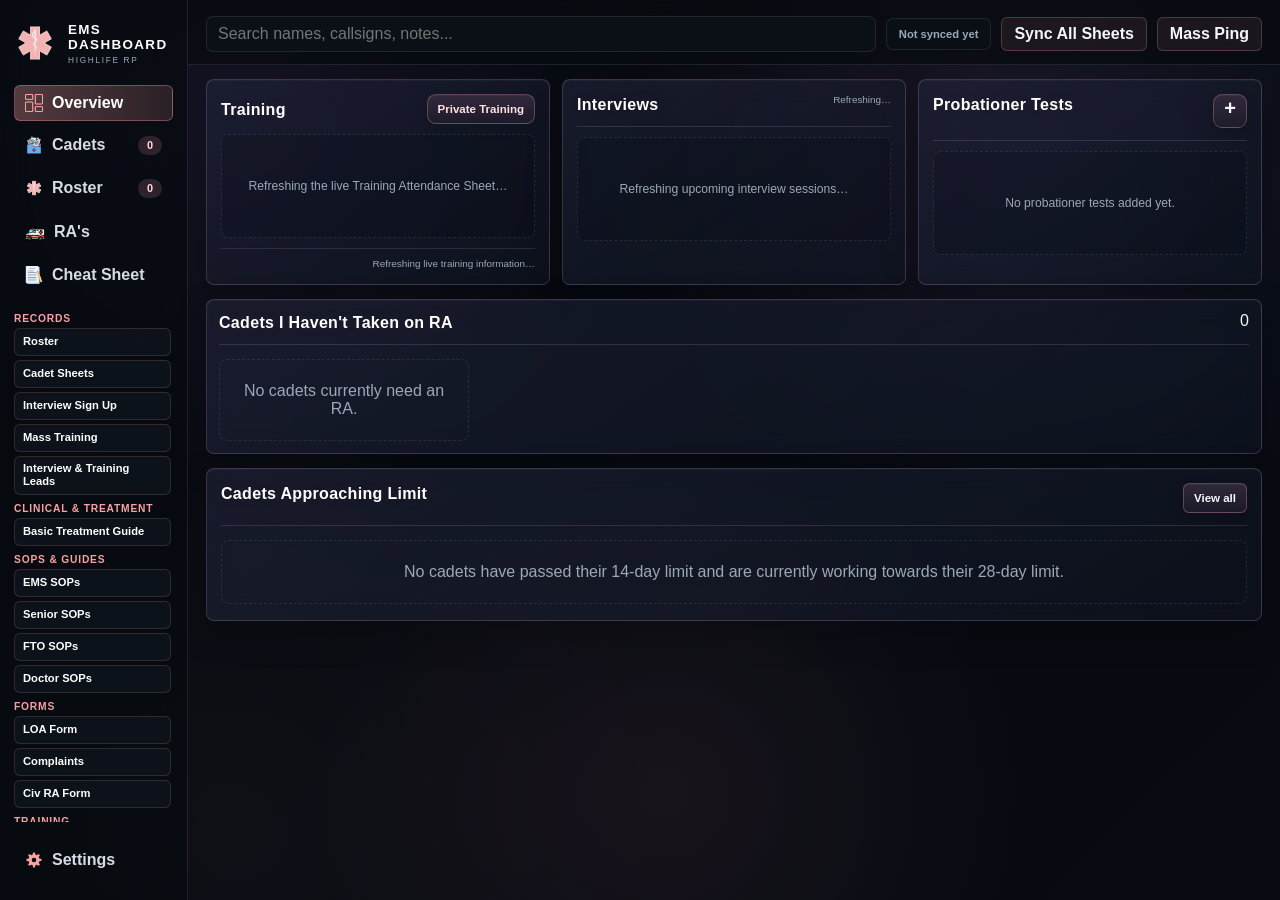
==== commit 0c89a062: "Update EMS personal quick links" ====
--- a/ems-dashboard.html
+++ b/ems-dashboard.html
@@ -56,26 +56,65 @@
         </nav>
         <section class="sidebar-quick-links" aria-label="Quick links">
 <div class="quick-links-groups">
-            <section class="quick-link-category" aria-label="General links">
-              <h3>General</h3>
+            <section class="quick-link-category" aria-label="Records links">
+              <h3>Records</h3>
+              <div class="quick-links-grid">
+                <a class="quick-link sheets-link" href="https://docs.google.com/spreadsheets/u/0/d/1b9RV4HZh2Klex6jEq8YarlpzpDMt0F4ohV_GscHbSb8/htmlview#gid=647224122" target="_blank" rel="noopener">
+                  <span>Roster</span>
+                </a>
+                <a class="quick-link sheets-link" href="https://docs.google.com/spreadsheets/d/1g3XXntoqyA9XMgEcXwq89RyqBUymJCpVbG1vlE4BSPY/edit?usp=drivesdk" target="_blank" rel="noopener">
+                  <span>Cadet Sheets</span>
+                </a>
+                <a class="quick-link sheets-link" href="https://docs.google.com/spreadsheets/d/1ZxxFzXMv2BS9bDO3fJUpNWEYe-0767W-fslO1bbsv78/edit?usp=drivesdk" target="_blank" rel="noopener">
+                  <span>Interview Sign Up</span>
+                </a>
+                <a class="quick-link sheets-link" href="https://docs.google.com/spreadsheets/d/1twcPjyyf3tuwq4L12OhmLz6QkF9_u8I5ai5qn9wAisg/edit?usp=drivesdk" target="_blank" rel="noopener">
+                  <span>Mass Training</span>
+                </a>
+                <a class="quick-link docs-link" href="https://docs.google.com/forms/d/1aEklsLAsuXEcMWzytzEW15mFkB12pZGixmu3Mb4-SnM/viewform?edit_requested=true" target="_blank" rel="noopener">
+                  <span>Interview &amp; Training Leads</span>
+                </a>
+              </div>
+            </section>
+
+            <section class="quick-link-category" aria-label="Clinical and treatment links">
+              <h3>Clinical &amp; Treatment</h3>
               <div class="quick-links-grid">
                 <a class="quick-link sheets-link" href="https://docs.google.com/spreadsheets/d/10wmM-u_9DZTCWArD_eGuSkbXvdjTFJpiOlQ5siERWCM/edit?gid=0#gid=0" target="_blank" rel="noopener">
-                  <span>EMS Basic Treatment Guide</span>
-                </a>
-                <a class="quick-link sheets-link" href="https://tinyurl.com/HL-EMS-Feedback" target="_blank" rel="noopener">
-                  <span>Feedback Sheet</span>
-                </a>
-              </div>
-            </section>
-
-            <section class="quick-link-category" aria-label="FTO links">
-              <h3>FTO</h3>
-              <div class="quick-links-grid">
-                <a class="quick-link sheets-link" href="https://docs.google.com/spreadsheets/d/1g3XXntoqyA9XMgEcXwq89RyqBUymJCpVbG1vlE4BSPY/edit?gid=642049381#gid=642049381" target="_blank" rel="noopener">
-                  <span>Cadet RA's</span>
-                </a>
-                <a class="quick-link docs-link" href="https://docs.google.com/document/d/1XqbCbo75uqUo2JrawDIAxai8Auwhjqzgd-r3Uc2jamA/edit?tab=t.0" target="_blank" rel="noopener">
-                  <span>FTO SOP's</span>
+                  <span>Basic Treatment Guide</span>
+                </a>
+              </div>
+            </section>
+
+            <section class="quick-link-category" aria-label="SOPs and guides links">
+              <h3>SOPs &amp; Guides</h3>
+              <div class="quick-links-grid">
+                <a class="quick-link docs-link" href="https://tinyurl.com/HL-EMS-SOPs" target="_blank" rel="noopener">
+                  <span>EMS SOPs</span>
+                </a>
+                <a class="quick-link docs-link" href="https://tinyurl.com/HL-EMS-SV-SOPs" target="_blank" rel="noopener">
+                  <span>Senior SOPs</span>
+                </a>
+                <a class="quick-link docs-link" href="https://docs.google.com/document/u/1/d/1XqbCbo75uqUo2JrawDIAxai8Auwhjqzgd-r3Uc2jamA/mobilebasic" target="_blank" rel="noopener">
+                  <span>FTO SOPs</span>
+                </a>
+                <a class="quick-link docs-link" href="https://docs.google.com/document/u/0/d/1_zsHZkz2KC4S3FevElqWjee72QiO44Ee8rNkC77cPuM/mobilebasic" target="_blank" rel="noopener">
+                  <span>Doctor SOPs</span>
+                </a>
+              </div>
+            </section>
+
+            <section class="quick-link-category" aria-label="Forms links">
+              <h3>Forms</h3>
+              <div class="quick-links-grid">
+                <a class="quick-link docs-link" href="https://tinyurl.com/HL-EMS-LOA" target="_blank" rel="noopener">
+                  <span>LOA Form</span>
+                </a>
+                <a class="quick-link docs-link" href="https://tinyurl.com/HL-EMS-Complaints" target="_blank" rel="noopener">
+                  <span>Complaints</span>
+                </a>
+                <a class="quick-link docs-link" href="https://tinyurl.com/EMS-HL-CivRA-Form" target="_blank" rel="noopener">
+                  <span>Civ RA Form</span>
                 </a>
               </div>
             </section>
@@ -83,32 +122,14 @@
             <section class="quick-link-category" aria-label="Training links">
               <h3>Training</h3>
               <div class="quick-links-grid">
-                <a class="quick-link docs-link" href="https://docs.google.com/document/d/1vqTfoWqwhHayM07EmD5B1nwMgi5_qs_qy58ILpILp5U/edit?tab=t.0" target="_blank" rel="noopener">
-                  <span>Cadet's Trainings Guide</span>
-                </a>
-                <a class="quick-link sheets-link" href="https://docs.google.com/spreadsheets/d/1twcPjyyf3tuwq4L12OhmLz6QkF9_u8I5ai5qn9wAisg/edit?gid=0#gid=0" target="_blank" rel="noopener">
-                  <span>Training Attendance Sheet</span>
+                <a class="quick-link sheets-link" href="https://docs.google.com/spreadsheets/u/1/d/e/2PACX-1vTpif_R87-SN3JAuepjUvkZZvxOrk57_3v1oNKkW8Uh58Ru_zk8yZfw6pqJjoPd8WLr9kpWT4eq0Ofe/pubhtml?gid=567857845&amp;single=true" target="_blank" rel="noopener">
+                  <span>Training Sheets</span>
                 </a>
                 <a class="quick-link docs-link" href="https://docs.google.com/document/d/1cCbYAlOkZ0ZSn1kbN2U_4Ql-bUiunQJwxBfY1hMsF2w/edit?tab=t.0" target="_blank" rel="noopener">
-                  <span>Training Guide - Day 1</span>
+                  <span>Day 1 Training Sheet</span>
                 </a>
                 <a class="quick-link docs-link" href="https://docs.google.com/document/d/1pE2pAXrG3TDVf6JPaqYqKDCvTts2KecbG0X0aOLF9Ro/edit?tab=t.0" target="_blank" rel="noopener">
-                  <span>Training Guide - Day 2</span>
-                </a>
-                <a class="quick-link docs-link" href="https://docs.google.com/document/d/1BI931cPqewp-xqRV7bqmtQXLU4A6Pujn9P3o7zHGkEg/edit?tab=t.0" target="_blank" rel="noopener">
-                  <span>Icon Guide</span>
-                </a>
-              </div>
-            </section>
-
-            <section class="quick-link-category" aria-label="Interview links">
-              <h3>Interviews</h3>
-              <div class="quick-links-grid">
-                <a class="quick-link sheets-link" href="https://docs.google.com/spreadsheets/d/1ZxxFzXMv2BS9bDO3fJUpNWEYe-0767W-fslO1bbsv78/edit?gid=401572911#gid=401572911" target="_blank" rel="noopener">
-                  <span>Interviews Attendance</span>
-                </a>
-                <a class="quick-link sheets-link" href="https://docs.google.com/spreadsheets/d/1eNASopPX0MXnh7CuQVy3fL7Y5WQdou2HqFn2vDztLqw/edit?gid=398040619#gid=398040619" target="_blank" rel="noopener">
-                  <span>EMS Interviews Form</span>
+                  <span>Day 2 Training Sheet</span>
                 </a>
               </div>
             </section>
@@ -534,29 +555,68 @@
         <article class="panel quick-links-mobile-panel">
           <div class="panel-head">
             <h2>Quick Links</h2>
-            <span>11</span>
+            <span>16</span>
           </div>
           <div class="quick-links-groups">
-            <section class="quick-link-category" aria-label="General links">
-              <h3>General</h3>
+            <section class="quick-link-category" aria-label="Records links">
+              <h3>Records</h3>
+              <div class="quick-links-grid">
+                <a class="quick-link sheets-link" href="https://docs.google.com/spreadsheets/u/0/d/1b9RV4HZh2Klex6jEq8YarlpzpDMt0F4ohV_GscHbSb8/htmlview#gid=647224122" target="_blank" rel="noopener">
+                  <span>Roster</span>
+                </a>
+                <a class="quick-link sheets-link" href="https://docs.google.com/spreadsheets/d/1g3XXntoqyA9XMgEcXwq89RyqBUymJCpVbG1vlE4BSPY/edit?usp=drivesdk" target="_blank" rel="noopener">
+                  <span>Cadet Sheets</span>
+                </a>
+                <a class="quick-link sheets-link" href="https://docs.google.com/spreadsheets/d/1ZxxFzXMv2BS9bDO3fJUpNWEYe-0767W-fslO1bbsv78/edit?usp=drivesdk" target="_blank" rel="noopener">
+                  <span>Interview Sign Up</span>
+                </a>
+                <a class="quick-link sheets-link" href="https://docs.google.com/spreadsheets/d/1twcPjyyf3tuwq4L12OhmLz6QkF9_u8I5ai5qn9wAisg/edit?usp=drivesdk" target="_blank" rel="noopener">
+                  <span>Mass Training</span>
+                </a>
+                <a class="quick-link docs-link" href="https://docs.google.com/forms/d/1aEklsLAsuXEcMWzytzEW15mFkB12pZGixmu3Mb4-SnM/viewform?edit_requested=true" target="_blank" rel="noopener">
+                  <span>Interview &amp; Training Leads</span>
+                </a>
+              </div>
+            </section>
+
+            <section class="quick-link-category" aria-label="Clinical and treatment links">
+              <h3>Clinical &amp; Treatment</h3>
               <div class="quick-links-grid">
                 <a class="quick-link sheets-link" href="https://docs.google.com/spreadsheets/d/10wmM-u_9DZTCWArD_eGuSkbXvdjTFJpiOlQ5siERWCM/edit?gid=0#gid=0" target="_blank" rel="noopener">
-                  <span>EMS Basic Treatment Guide</span>
-                </a>
-                <a class="quick-link sheets-link" href="https://tinyurl.com/HL-EMS-Feedback" target="_blank" rel="noopener">
-                  <span>Feedback Sheet</span>
-                </a>
-              </div>
-            </section>
-
-            <section class="quick-link-category" aria-label="FTO links">
-              <h3>FTO</h3>
-              <div class="quick-links-grid">
-                <a class="quick-link sheets-link" href="https://docs.google.com/spreadsheets/d/1g3XXntoqyA9XMgEcXwq89RyqBUymJCpVbG1vlE4BSPY/edit?gid=642049381#gid=642049381" target="_blank" rel="noopener">
-                  <span>Cadet RA's</span>
-                </a>
-                <a class="quick-link docs-link" href="https://docs.google.com/document/d/1XqbCbo75uqUo2JrawDIAxai8Auwhjqzgd-r3Uc2jamA/edit?tab=t.0" target="_blank" rel="noopener">
-                  <span>FTO SOP's</span>
+                  <span>Basic Treatment Guide</span>
+                </a>
+              </div>
+            </section>
+
+            <section class="quick-link-category" aria-label="SOPs and guides links">
+              <h3>SOPs &amp; Guides</h3>
+              <div class="quick-links-grid">
+                <a class="quick-link docs-link" href="https://tinyurl.com/HL-EMS-SOPs" target="_blank" rel="noopener">
+                  <span>EMS SOPs</span>
+                </a>
+                <a class="quick-link docs-link" href="https://tinyurl.com/HL-EMS-SV-SOPs" target="_blank" rel="noopener">
+                  <span>Senior SOPs</span>
+                </a>
+                <a class="quick-link docs-link" href="https://docs.google.com/document/u/1/d/1XqbCbo75uqUo2JrawDIAxai8Auwhjqzgd-r3Uc2jamA/mobilebasic" target="_blank" rel="noopener">
+                  <span>FTO SOPs</span>
+                </a>
+                <a class="quick-link docs-link" href="https://docs.google.com/document/u/0/d/1_zsHZkz2KC4S3FevElqWjee72QiO44Ee8rNkC77cPuM/mobilebasic" target="_blank" rel="noopener">
+                  <span>Doctor SOPs</span>
+                </a>
+              </div>
+            </section>
+
+            <section class="quick-link-category" aria-label="Forms links">
+              <h3>Forms</h3>
+              <div class="quick-links-grid">
+                <a class="quick-link docs-link" href="https://tinyurl.com/HL-EMS-LOA" target="_blank" rel="noopener">
+                  <span>LOA Form</span>
+                </a>
+                <a class="quick-link docs-link" href="https://tinyurl.com/HL-EMS-Complaints" target="_blank" rel="noopener">
+                  <span>Complaints</span>
+                </a>
+                <a class="quick-link docs-link" href="https://tinyurl.com/EMS-HL-CivRA-Form" target="_blank" rel="noopener">
+                  <span>Civ RA Form</span>
                 </a>
               </div>
             </section>
@@ -564,32 +624,14 @@
             <section class="quick-link-category" aria-label="Training links">
               <h3>Training</h3>
               <div class="quick-links-grid">
-                <a class="quick-link docs-link" href="https://docs.google.com/document/d/1vqTfoWqwhHayM07EmD5B1nwMgi5_qs_qy58ILpILp5U/edit?tab=t.0" target="_blank" rel="noopener">
-                  <span>Cadet's Trainings Guide</span>
-                </a>
-                <a class="quick-link sheets-link" href="https://docs.google.com/spreadsheets/d/1twcPjyyf3tuwq4L12OhmLz6QkF9_u8I5ai5qn9wAisg/edit?gid=0#gid=0" target="_blank" rel="noopener">
-                  <span>Training Attendance Sheet</span>
+                <a class="quick-link sheets-link" href="https://docs.google.com/spreadsheets/u/1/d/e/2PACX-1vTpif_R87-SN3JAuepjUvkZZvxOrk57_3v1oNKkW8Uh58Ru_zk8yZfw6pqJjoPd8WLr9kpWT4eq0Ofe/pubhtml?gid=567857845&amp;single=true" target="_blank" rel="noopener">
+                  <span>Training Sheets</span>
                 </a>
                 <a class="quick-link docs-link" href="https://docs.google.com/document/d/1cCbYAlOkZ0ZSn1kbN2U_4Ql-bUiunQJwxBfY1hMsF2w/edit?tab=t.0" target="_blank" rel="noopener">
-                  <span>Training Guide - Day 1</span>
+                  <span>Day 1 Training Sheet</span>
                 </a>
                 <a class="quick-link docs-link" href="https://docs.google.com/document/d/1pE2pAXrG3TDVf6JPaqYqKDCvTts2KecbG0X0aOLF9Ro/edit?tab=t.0" target="_blank" rel="noopener">
-                  <span>Training Guide - Day 2</span>
-                </a>
-                <a class="quick-link docs-link" href="https://docs.google.com/document/d/1BI931cPqewp-xqRV7bqmtQXLU4A6Pujn9P3o7zHGkEg/edit?tab=t.0" target="_blank" rel="noopener">
-                  <span>Icon Guide</span>
-                </a>
-              </div>
-            </section>
-
-            <section class="quick-link-category" aria-label="Interview links">
-              <h3>Interviews</h3>
-              <div class="quick-links-grid">
-                <a class="quick-link sheets-link" href="https://docs.google.com/spreadsheets/d/1ZxxFzXMv2BS9bDO3fJUpNWEYe-0767W-fslO1bbsv78/edit?gid=401572911#gid=401572911" target="_blank" rel="noopener">
-                  <span>Interviews Attendance</span>
-                </a>
-                <a class="quick-link sheets-link" href="https://docs.google.com/spreadsheets/d/1eNASopPX0MXnh7CuQVy3fL7Y5WQdou2HqFn2vDztLqw/edit?gid=398040619#gid=398040619" target="_blank" rel="noopener">
-                  <span>EMS Interviews Form</span>
+                  <span>Day 2 Training Sheet</span>
                 </a>
               </div>
             </section>
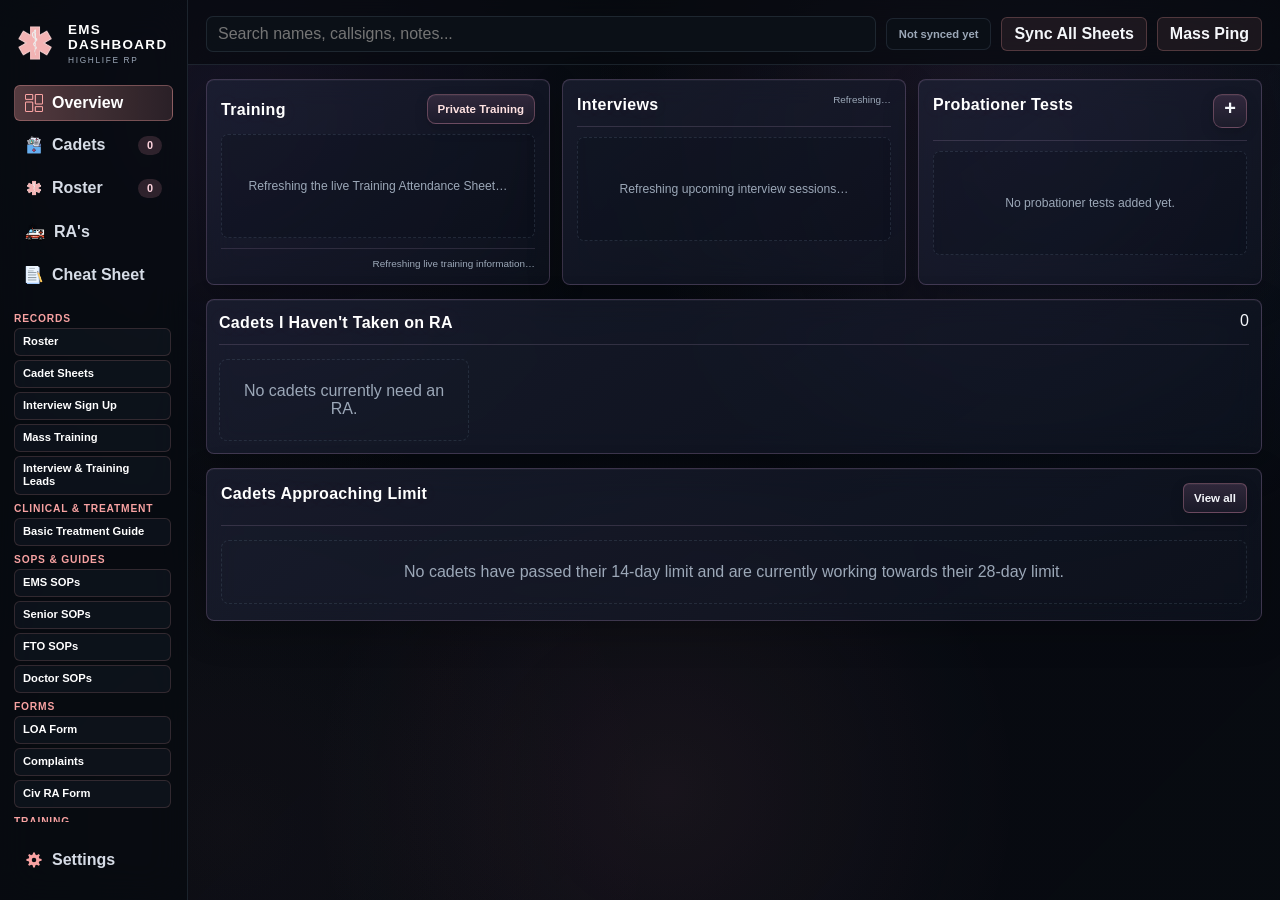
==== commit f7af557d: "Refresh dashboard assets for personal training sync" ====
--- a/ems-dashboard.html
+++ b/ems-dashboard.html
@@ -210,7 +210,7 @@
             <header class="cadets-page-heading">
               <div>
                 <h2>Active Cadets</h2>
-                <p class="muted" data-cadet-page-summary>Cadets who have completed Day 1 and Day 2 training.</p>
+                <p class="muted" data-cadet-page-summary>Cadets who have completed Day 1 training.</p>
                 <p class="cadet-personal-sync-status is-hidden" data-cadet-personal-sync></p>
               </div>
             </header>
@@ -766,6 +766,6 @@
     </dialog>
 
     <script src="https://accounts.google.com/gsi/client" async defer></script>
-    <script src="ems-dashboard.js?v=20260827-interviews-1"></script>
+    <script src="ems-dashboard.js?v=20261124-personal-training-1"></script>
   </body>
 </html>
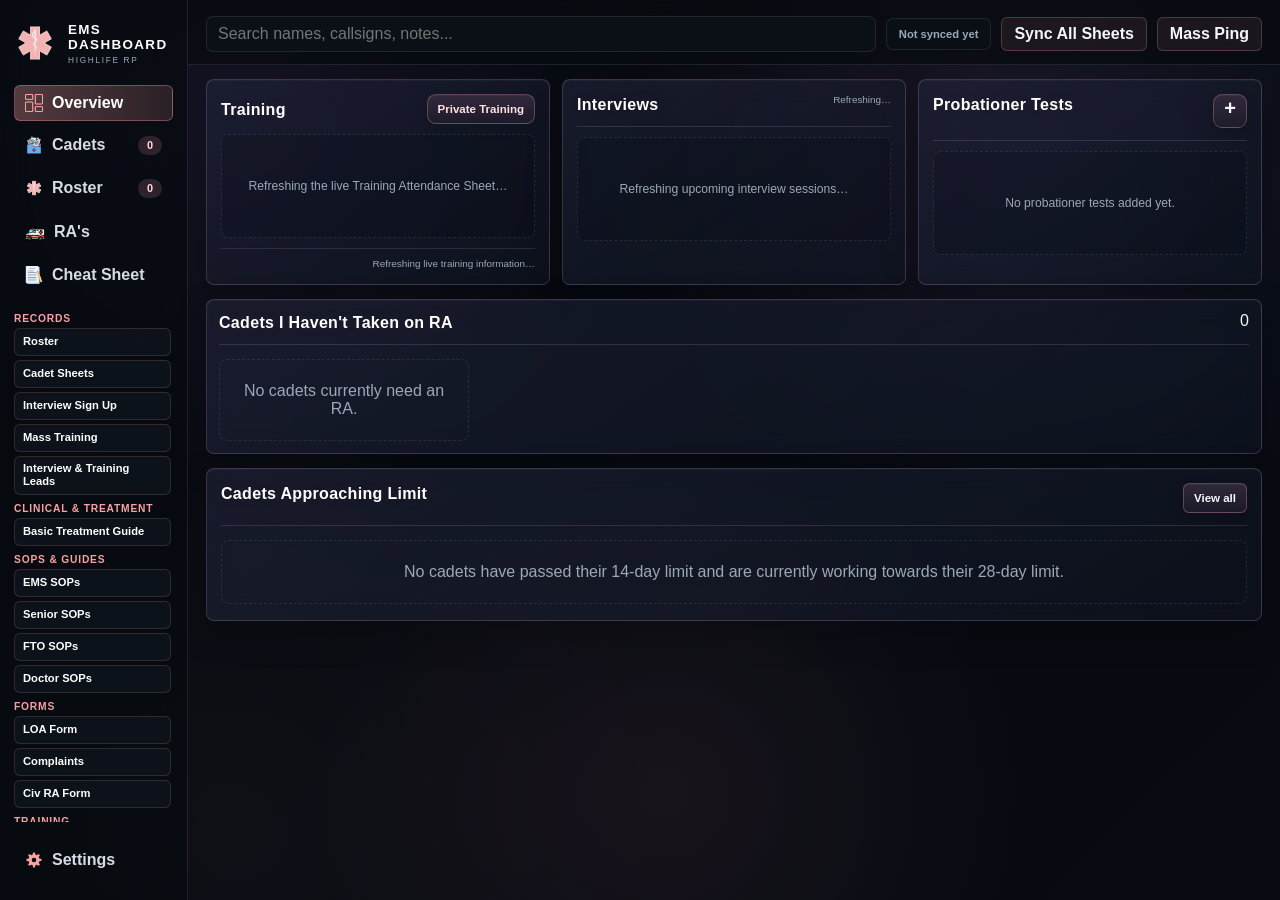
==== commit 250282df: "Refresh dashboard styles" ====
--- a/ems-dashboard.html
+++ b/ems-dashboard.html
@@ -9,7 +9,7 @@
     <link rel="icon" type="image/png" href="ems-favicon.png?v=20260722-2" />
     <link rel="apple-touch-icon" href="apple-touch-icon.png?v=20260722-4" />
     <link rel="manifest" href="ems-dashboard.webmanifest?v=20260722-4" />
-    <link rel="stylesheet" href="ems-dashboard.css?v=20260817-cadet-layout-1" />
+    <link rel="stylesheet" href="ems-dashboard.css?v=20261124-clean-timezone-tags-1" />
     <link rel="stylesheet" href="ems-cadet-status-overrides.css?v=20260818-spacing-layout-2" />
   </head>
   <body>
--- a/ems-dashboard.css
+++ b/ems-dashboard.css
@@ -7476,6 +7476,14 @@
 
 .compact-cadet-heading-right .pill {
   margin: 0 !important;
+}
+
+.compact-cadet-heading-right .pill.zone {
+  background: transparent !important;
+  box-shadow: none !important;
+  -webkit-backdrop-filter: none !important;
+  backdrop-filter: none !important;
+  text-shadow: none !important;
 }
 
 .compact-cadet-heading-right .cadet-performance-dot {
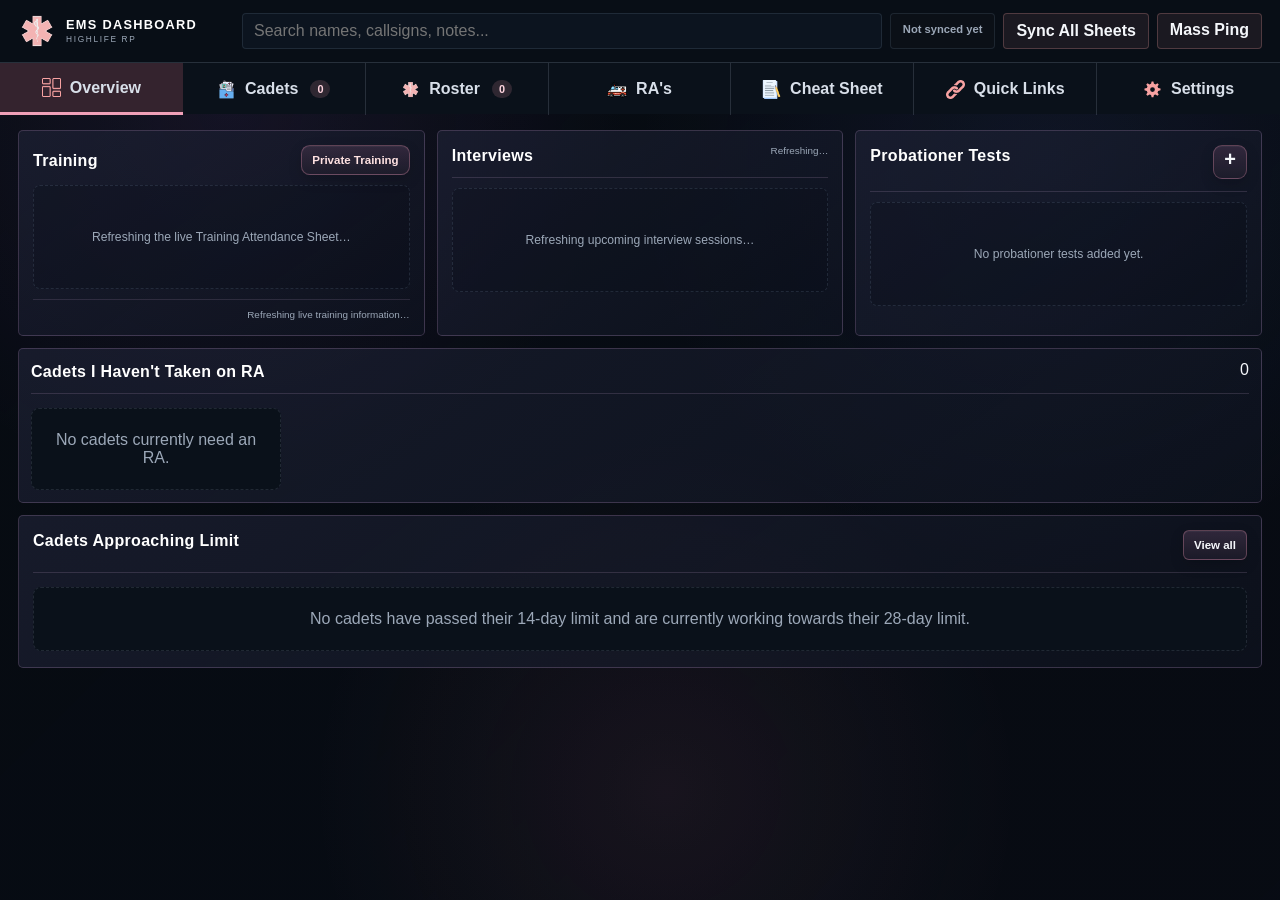
==== commit 072820d6: "Redesign EMS dashboard as tablet workspace" ====
--- a/ems-dashboard.html
+++ b/ems-dashboard.html
@@ -10,7 +10,8 @@
     <link rel="apple-touch-icon" href="apple-touch-icon.png?v=20260722-4" />
     <link rel="manifest" href="ems-dashboard.webmanifest?v=20260722-4" />
     <link rel="stylesheet" href="ems-dashboard.css?v=20261124-clean-timezone-tags-1" />
-    <link rel="stylesheet" href="ems-cadet-status-overrides.css?v=20260818-spacing-layout-2" />
+    <link rel="stylesheet" href="ems-cadet-status-overrides.css?v=20261124-flat-cadet-cards-1" />
+    <link rel="stylesheet" href="ems-tablet-shell.css?v=20261125-tablet-shell-1" />
   </head>
   <body>
     <main class="app">
@@ -47,7 +48,7 @@
           </button>
           <button class="mobile-quick-tab" data-tab="quick-links" type="button" aria-label="Quick Links">
             <img class="nav-icon" src="nav-quick-links.png?v=20260728-1" alt="" />
-            <span>Links</span>
+            <span>Quick Links</span>
           </button>
           <button class="mobile-settings-tab" data-tab="settings" type="button" aria-label="Settings">
             <img class="nav-icon" src="nav-settings.svg?v=20260728-1" alt="" />
@@ -55,7 +56,11 @@
           </button>
         </nav>
         <section class="sidebar-quick-links" aria-label="Quick links">
-<div class="quick-links-groups">
+          <div class="quick-drawer-head">
+            <h2>Quick Links</h2>
+            <button class="quick-drawer-close" type="button" aria-label="Close quick links">×</button>
+          </div>
+          <div class="quick-links-groups">
             <section class="quick-link-category" aria-label="Records links">
               <h3>Records</h3>
               <div class="quick-links-grid">
@@ -145,13 +150,10 @@
         <input data-search type="search" placeholder="Search names, callsigns, notes..." />
         <span class="sync-status-chip" data-overview-sync-status>Not synced yet</span>
         <button data-action="import-google" type="button">Sync All Sheets</button>
+        <button class="toolbar-mass-ping" data-action="create-mass-ping" type="button">Mass Ping</button>
       </section>
 
             <section class="view overview-dashboard overview-reference-layout" data-view="overview">
-        <div class="overview-action-row">
-          <button class="overview-heading-mass-ping" data-action="create-mass-ping" type="button">Mass Ping</button>
-        </div>
-
         <section class="overview-priority-grid">
           <article class="panel overview-priority-card overview-training-card">
             <div class="overview-panel-title">
@@ -767,5 +769,6 @@
 
     <script src="https://accounts.google.com/gsi/client" async defer></script>
     <script src="ems-dashboard.js?v=20261124-personal-training-1"></script>
+    <script src="ems-tablet-shell.js?v=20261125-tablet-shell-1"></script>
   </body>
 </html>
--- a/ems-cadet-status-overrides.css
+++ b/ems-cadet-status-overrides.css
@@ -7,6 +7,24 @@
 .cadet-training-status-card {
   position: relative !important;
   overflow: hidden !important;
+}
+
+.cadets-page .compact-cadet-profile-card,
+.cadets-page .compact-cadet-profile-card.training-good,
+.cadets-page .compact-cadet-profile-card.training-warn,
+.cadets-page .compact-cadet-profile-card.training-bad,
+.cadets-page .compact-cadet-profile-card.training-none {
+  background: linear-gradient(
+    145deg,
+    rgba(14, 20, 30, 0.96),
+    rgba(8, 13, 21, 0.98)
+  ) !important;
+  background-image: linear-gradient(
+    145deg,
+    rgba(14, 20, 30, 0.96),
+    rgba(8, 13, 21, 0.98)
+  ) !important;
+  filter: none !important;
 }
 
 .cadet-profile-card.training-good,
--- a/ems-tablet-shell.css
+++ b/ems-tablet-shell.css
@@ -0,0 +1,357 @@
+@media (min-width: 901px) {
+  :root {
+    --tablet-header-height: 62px;
+    --tablet-nav-height: 52px;
+    --tablet-border: rgba(153, 169, 190, 0.2);
+    --tablet-panel: #0d141e;
+    --tablet-panel-alt: #101925;
+  }
+
+  body {
+    background: #070c13;
+  }
+
+  .app {
+    display: grid;
+    grid-template-columns: minmax(0, 1fr);
+    grid-template-rows: var(--tablet-header-height) var(--tablet-nav-height) minmax(0, 1fr);
+  }
+
+  .topbar {
+    position: sticky;
+    top: 0;
+    z-index: 40;
+    grid-column: 1;
+    grid-row: 1 / 3;
+    display: grid;
+    grid-template-columns: 230px minmax(0, 1fr);
+    grid-template-rows: var(--tablet-header-height) var(--tablet-nav-height);
+    gap: 0;
+    width: 100%;
+    height: auto;
+    border: 0;
+    border-bottom: 1px solid var(--tablet-border);
+    background: #080e16;
+    padding: 0;
+    backdrop-filter: none;
+  }
+
+  .brand {
+    grid-column: 1;
+    grid-row: 1;
+    gap: 10px;
+    padding: 9px 18px;
+  }
+
+  .brand img {
+    width: 38px;
+    height: 38px;
+  }
+
+  .brand strong {
+    font-size: 0.8rem;
+  }
+
+  .topbar > nav {
+    grid-column: 1 / -1;
+    grid-row: 2;
+    display: grid;
+    grid-template-columns: repeat(7, minmax(0, 1fr));
+    gap: 0;
+    border-top: 1px solid var(--tablet-border);
+    background: #0a111a;
+  }
+
+  .topbar > nav button,
+  .topbar > nav .mobile-quick-tab,
+  .topbar > nav .mobile-settings-tab {
+    display: flex;
+    justify-content: center;
+    min-width: 0;
+    min-height: var(--tablet-nav-height);
+    border: 0;
+    border-right: 1px solid var(--tablet-border);
+    border-radius: 0;
+    background: transparent;
+    color: #d8dfe9;
+    padding: 7px 10px;
+    text-align: center;
+  }
+
+  .topbar > nav button:last-child {
+    border-right: 0;
+  }
+
+  .topbar > nav button:hover,
+  .topbar > nav button:focus-visible {
+    background: #111a26;
+    outline: 1px solid rgba(248, 162, 162, 0.42);
+    outline-offset: -1px;
+  }
+
+  .topbar > nav button.active {
+    border: 0;
+    border-bottom: 3px solid #f0a0b8;
+    background: #34232e;
+  }
+
+  .topbar > nav button.drawer-active {
+    border-bottom: 3px solid #f0a0b8;
+    background: #34232e;
+    color: #fff;
+  }
+
+  .topbar > nav .nav-icon {
+    width: 19px;
+    height: 19px;
+  }
+
+  .topbar > nav .sidebar-page-count {
+    position: static;
+    min-width: 19px;
+    margin-left: 3px;
+  }
+
+  .sidebar-settings-button {
+    display: none !important;
+  }
+
+  .toolbar {
+    position: sticky;
+    top: 0;
+    z-index: 50;
+    grid-column: 1;
+    grid-row: 1;
+    display: flex;
+    justify-self: stretch;
+    align-self: stretch;
+    gap: 8px;
+    margin-left: 230px;
+    border: 0;
+    background: transparent;
+    padding: 10px 18px 10px 12px;
+    backdrop-filter: none;
+  }
+
+  .toolbar input {
+    flex: 1 1 420px;
+    min-width: 180px;
+    max-width: none;
+    border-radius: 4px;
+    background: #0c141f;
+  }
+
+  .toolbar button,
+  .toolbar .sync-status-chip {
+    flex: 0 0 auto;
+    min-height: 36px;
+    border-radius: 4px;
+  }
+
+  .view {
+    grid-column: 1;
+    grid-row: 3;
+    width: 100%;
+    max-width: none;
+    padding: 16px 20px 36px;
+  }
+
+  .view.is-hidden {
+    display: none !important;
+  }
+
+  .toolbar.is-hidden {
+    display: flex !important;
+  }
+
+  .panel,
+  .overview-priority-card,
+  .overview-list-panel,
+  .overview-limits-panel,
+  .cadet-profile-card,
+  .cadet-training-group,
+  .settings-card,
+  .settings-status-panel {
+    border-color: var(--tablet-border) !important;
+    border-radius: 5px !important;
+    background: var(--tablet-panel) !important;
+    background-image: none !important;
+    box-shadow: none !important;
+    filter: none !important;
+    backdrop-filter: none !important;
+  }
+
+  .overview-priority-grid {
+    gap: 12px !important;
+  }
+
+  .overview-dashboard,
+  .overview-reference-layout {
+    gap: 12px !important;
+  }
+
+  .overview-panel-title,
+  .panel-head,
+  .cadet-training-group-head {
+    border-bottom-color: rgba(153, 169, 190, 0.18) !important;
+  }
+
+  .overview-panel-title h2,
+  .panel-head h2,
+  .cadets-page-heading h2 {
+    text-shadow: none !important;
+  }
+
+  .empty,
+  .empty-state,
+  .overview-reference-list:empty,
+  [data-limit-list]:empty {
+    border-color: rgba(153, 169, 190, 0.16) !important;
+    background: #0a111a !important;
+    box-shadow: none !important;
+  }
+
+  .sidebar-quick-links {
+    position: fixed;
+    top: calc(var(--tablet-header-height) + var(--tablet-nav-height));
+    right: 0;
+    bottom: 0;
+    z-index: 80;
+    display: grid;
+    grid-template-rows: auto minmax(0, 1fr);
+    gap: 0;
+    width: min(350px, 92vw);
+    border-left: 1px solid rgba(248, 162, 162, 0.28);
+    background: #080e16;
+    padding: 0;
+    overflow: hidden;
+    transform: translateX(100%);
+    transition: transform 0.18s ease;
+  }
+
+  .quick-drawer-open .sidebar-quick-links {
+    transform: translateX(0);
+  }
+
+  .quick-drawer-head {
+    display: flex;
+    align-items: center;
+    justify-content: space-between;
+    min-height: 54px;
+    border-bottom: 1px solid var(--tablet-border);
+    padding: 10px 12px 10px 16px;
+  }
+
+  .quick-drawer-head h2 {
+    font-size: 1rem;
+  }
+
+  .quick-drawer-close {
+    width: 34px;
+    min-height: 34px;
+    border-radius: 4px;
+    padding: 0;
+    font-size: 1.3rem;
+    line-height: 1;
+  }
+
+  .sidebar-quick-links .quick-links-groups {
+    align-content: start;
+    gap: 7px;
+    overflow-y: auto;
+    padding: 12px;
+  }
+
+  .sidebar-quick-links .quick-link-category {
+    gap: 0;
+  }
+
+  .quick-folder-button {
+    display: flex;
+    align-items: center;
+    justify-content: space-between;
+    width: 100%;
+    min-height: 44px;
+    border-color: var(--tablet-border);
+    border-radius: 4px;
+    background: #0d1621;
+    padding: 9px 11px;
+    text-align: left;
+  }
+
+  .quick-folder-button > span {
+    display: flex;
+    align-items: center;
+    gap: 9px;
+    font-size: 0.78rem;
+    font-weight: 900;
+  }
+
+  .quick-folder-button > span::before {
+    content: "";
+    width: 18px;
+    height: 13px;
+    border: 2px solid #f0a0b8;
+    border-radius: 2px;
+  }
+
+  .quick-folder-button i::before {
+    content: "›";
+    display: block;
+    color: #cbd4df;
+    font-size: 1.2rem;
+    font-style: normal;
+    transform: rotate(0deg);
+  }
+
+  .quick-link-category.is-open .quick-folder-button {
+    border-color: rgba(240, 160, 184, 0.55);
+    background: #35232e;
+  }
+
+  .quick-link-category.is-open .quick-folder-button i::before {
+    transform: rotate(90deg);
+  }
+
+  .sidebar-quick-links .quick-links-grid {
+    display: none;
+    gap: 5px;
+    border: 1px solid rgba(240, 160, 184, 0.34);
+    border-top: 0;
+    border-radius: 0 0 4px 4px;
+    background: #090f17;
+    padding: 7px;
+  }
+
+  .sidebar-quick-links .quick-link-category.is-open .quick-links-grid {
+    display: grid;
+  }
+
+  .sidebar-quick-links .quick-link {
+    min-height: 36px;
+    border-color: var(--tablet-border);
+    border-radius: 3px;
+    background: #0d1621;
+    padding: 7px 9px;
+    transform: none;
+  }
+
+  .sidebar-quick-links .quick-link:hover,
+  .sidebar-quick-links .quick-link:focus-visible {
+    border-color: rgba(240, 160, 184, 0.62);
+    background: #151f2c;
+    box-shadow: none;
+    transform: none;
+  }
+
+  .sidebar-quick-links .quick-link span {
+    font-size: 0.72rem;
+  }
+}
+
+@media (max-width: 900px) {
+  .quick-drawer-head,
+  .toolbar-mass-ping {
+    display: none !important;
+  }
+}
